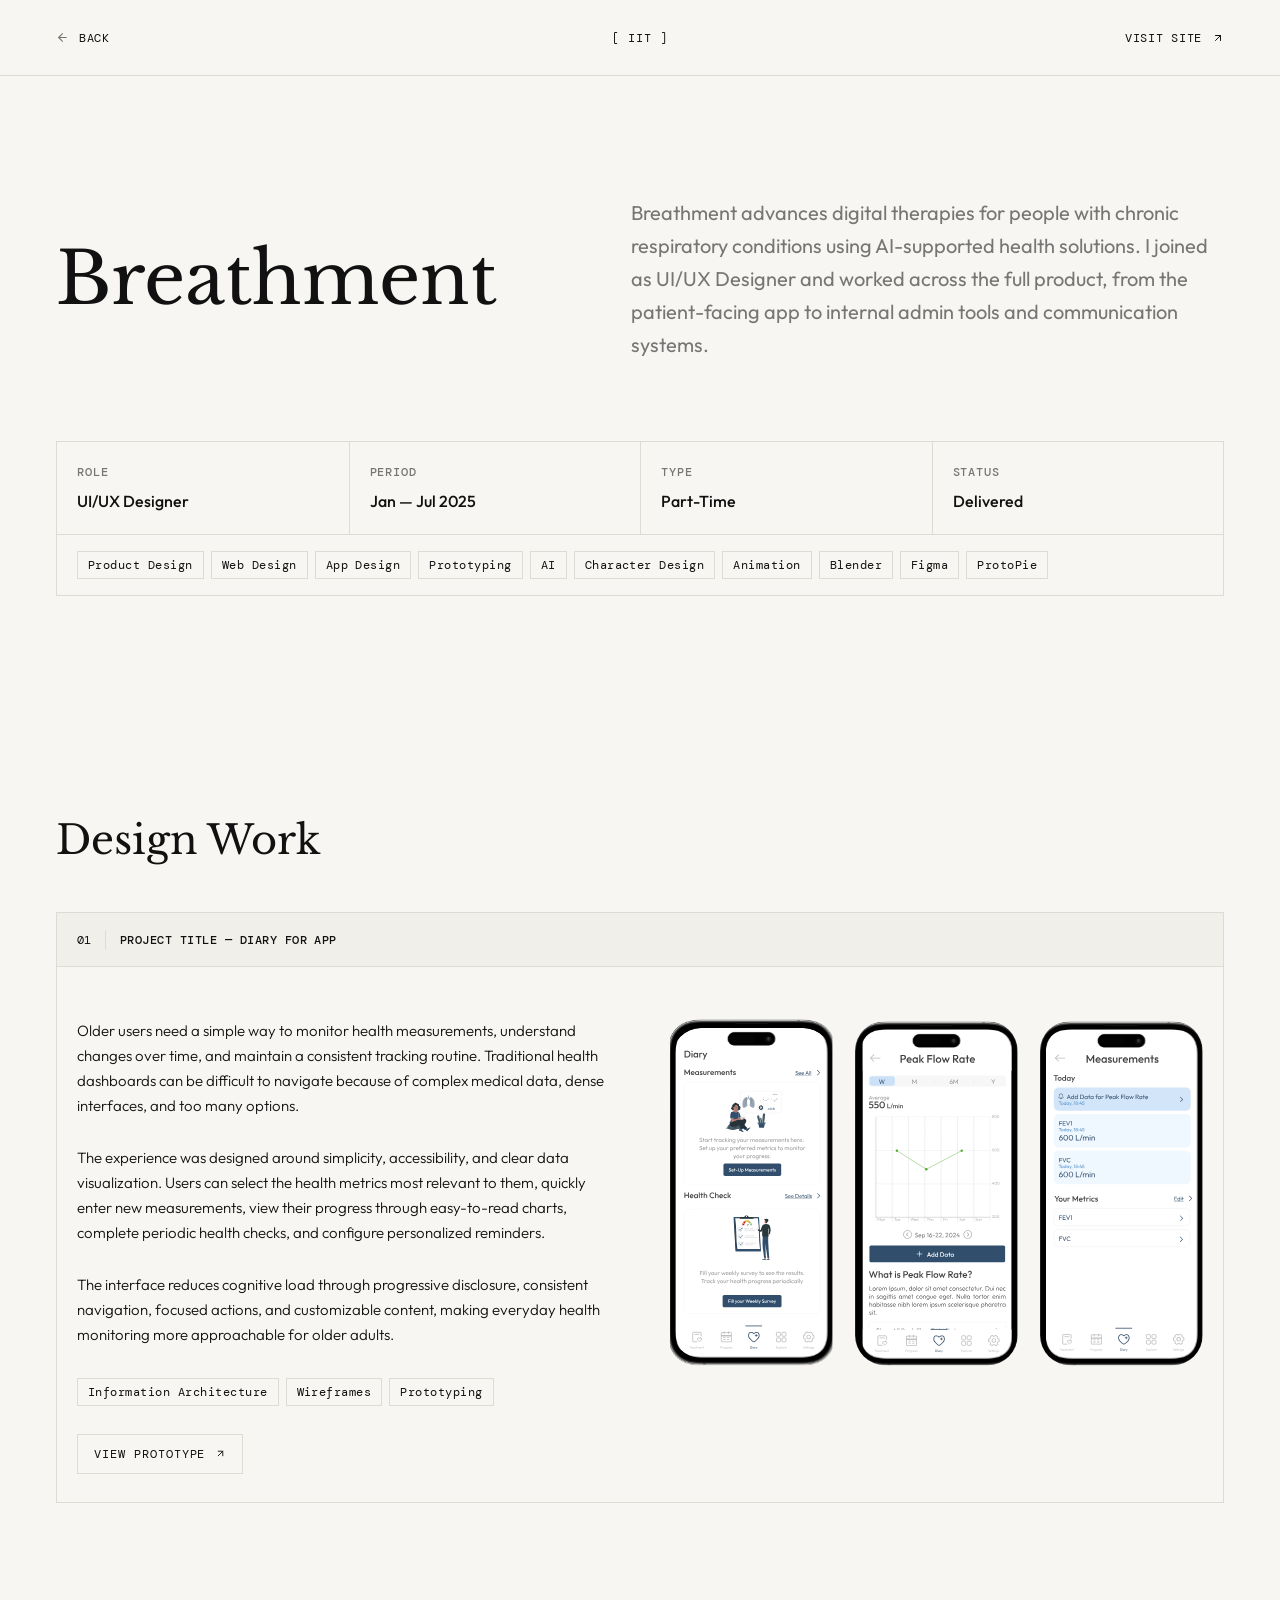
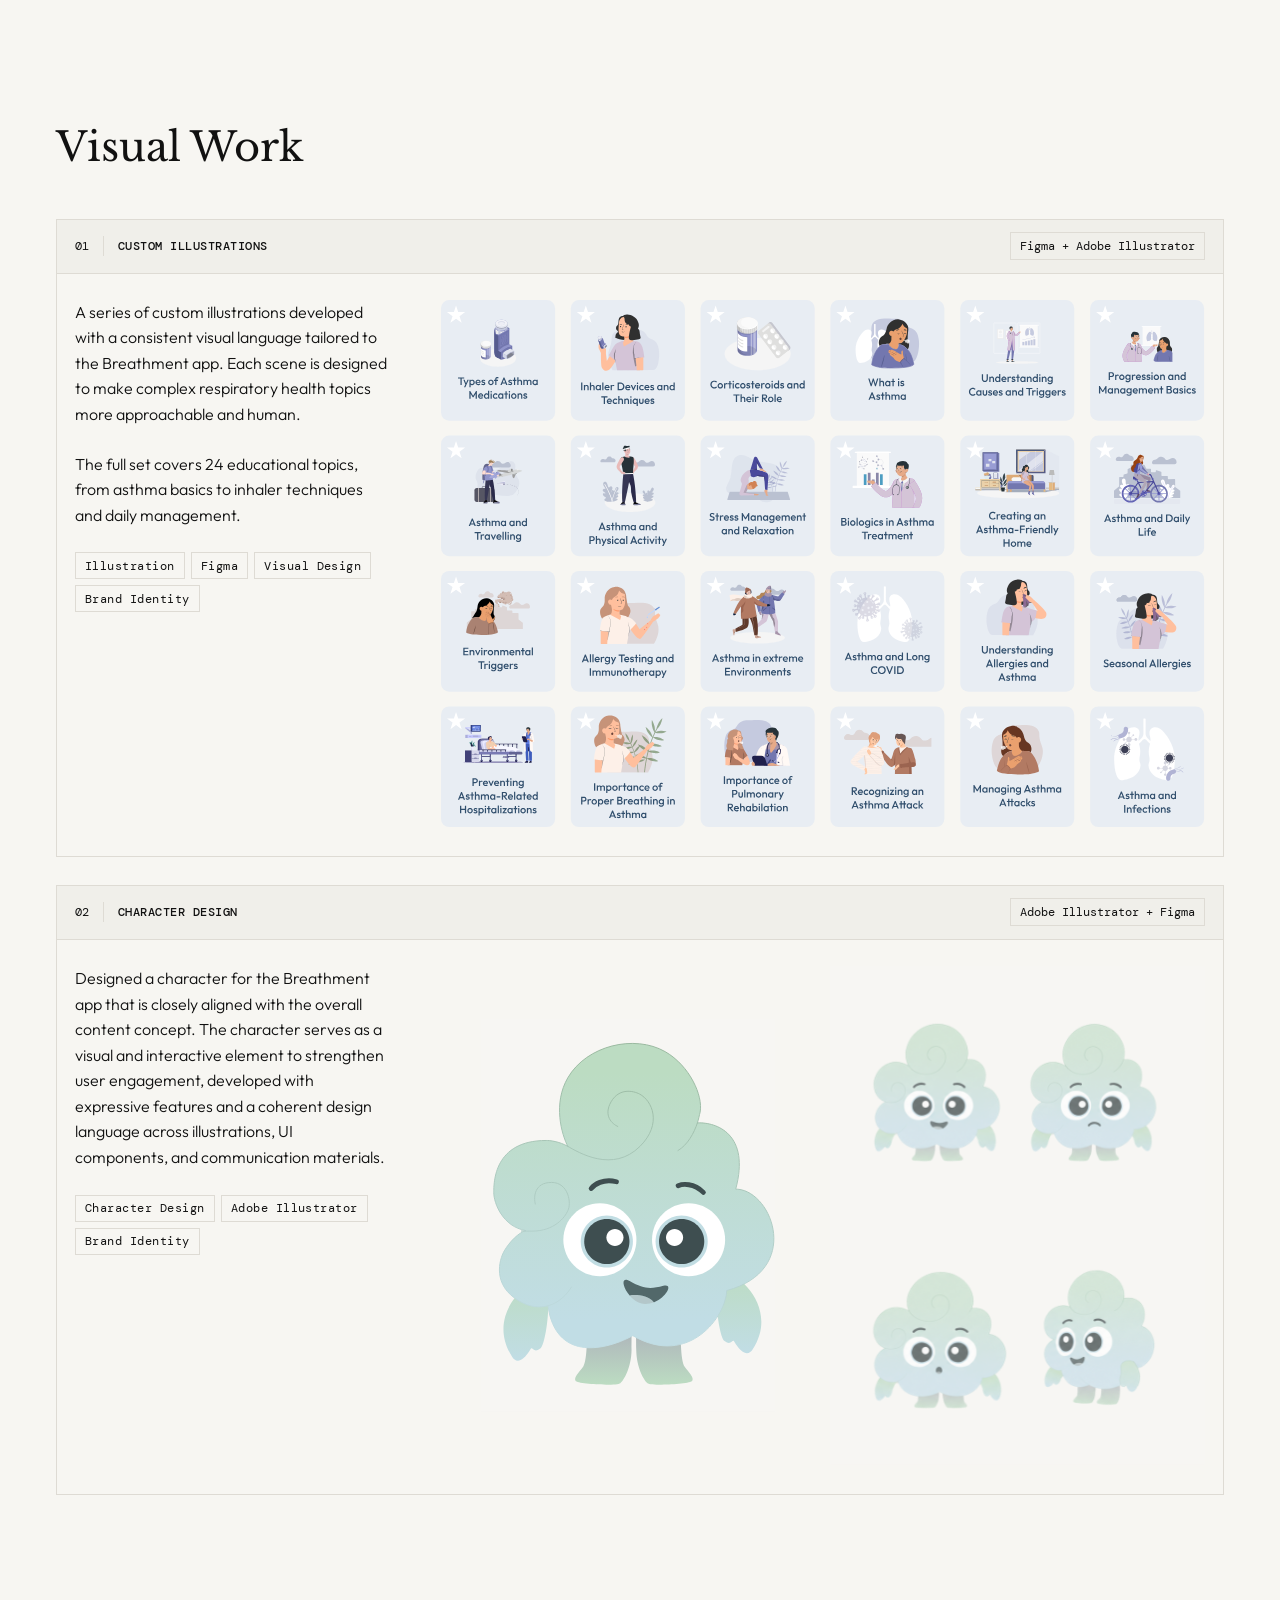
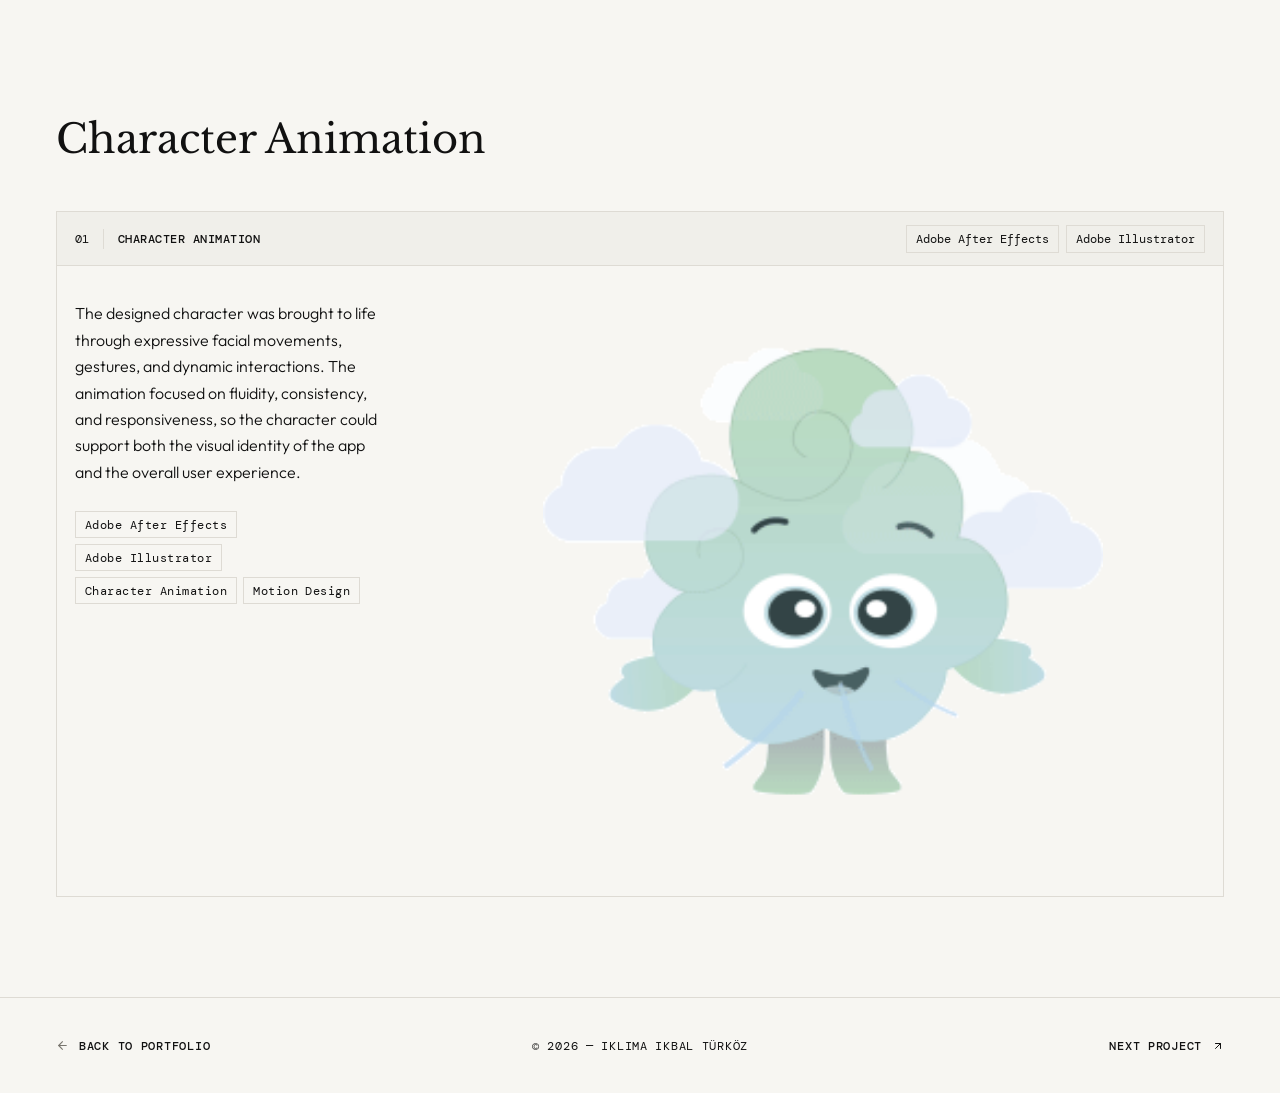
==== breathment.html @ e996ae1b "breathment page completed" ====
<!DOCTYPE html>

<html lang="en">

<head>

    <meta charset="UTF-8">

    <meta name="viewport" content="width=device-width, initial-scale=1.0">

    <title>Breathment — Iklima Ikbal Türköz</title>


    <!-- Google Fonts -->

    <link rel="preconnect" href="https://fonts.googleapis.com">

    <link rel="preconnect" href="https://fonts.gstatic.com" crossorigin>

    <link
        href="https://fonts.googleapis.com/css2?family=DM+Mono:wght@300;400;500&family=Libre+Baskerville:ital,wght@0,400;0,700;1,400&family=Outfit:wght@300;400;500;600&display=swap"
        rel="stylesheet">


    <!-- Shared stylesheet -->

    <link rel="stylesheet" href="css/style.css">

</head>


<body>

    <!-- 
     PROJECT PAGE NAVIGATION
     -->

    <header class="project-header">
    
        <!-- LEFT: Back button -->
        <a href="index.html#projects" class="project-header-link project-back-link">
            <img src="images/icons/arrow-back.svg" alt="" class="project-back-icon">
    
            <span>
                BACK
            </span>
        </a>
    
    
        <!-- CENTER: Logo -->
        <a href="index.html" class="project-header-logo">
            [ IIT ]
        </a>


        <!-- RIGHT: External website -->
        <a href="https://breathment.com/en/" class="project-header-link project-visit-link" target="_blank" rel="noopener noreferrer">

            <span>VISIT SITE</span>

            <svg class="project-header-icon" viewBox="0 0 13 13" aria-hidden="true">
                <path d="M3.79163 3.79169H9.20829V9.20835" />
                <path d="M3.79163 9.20835L9.20829 3.79169" />
            </svg>

        </a>


    </header>

<!-- 
     PROJECT OVERVIEW
 -->

<main>

  <section class="project-overview">

    <div class="project-detail-container">


      <!-- 
           PROJECT INTRO
           Sol: title
           Sağ: short description
       -->

      <div class="project-intro">

        <h1 class="project-detail-title">
          Breathment
        </h1>


        <p class="project-detail-description">
          Breathment advances digital therapies for people with
          chronic respiratory conditions using AI-supported health
          solutions. I joined as UI/UX Designer and worked across
          the full product, from the patient-facing app to internal
          admin tools and communication systems.
        </p>

      </div>


      <!-- 
           PROJECT INFORMATION CARD
       -->

      <div class="project-info-card">


        <!-- Main project metadata -->

        <div class="project-info-grid">


          <!-- ROLE -->

          <div class="project-info-item">

            <span class="project-info-label">
              Role
            </span>

            <span class="project-info-value">
              UI/UX Designer
            </span>

          </div>



          <!-- PERIOD -->

          <div class="project-info-item">

            <span class="project-info-label">
              Period
            </span>

            <span class="project-info-value">
              Jan — Jul 2025
            </span>

          </div>



          <!-- TYPE -->

          <div class="project-info-item">

            <span class="project-info-label">
              Type
            </span>

            <span class="project-info-value">
              Part-Time
            </span>

          </div>



          <!-- STATUS -->

          <div class="project-info-item">

            <span class="project-info-label">
              Status
            </span>

            <span class="project-info-value">
              Delivered
            </span>

          </div>

        </div>



        <!-- 
             PROJECT TAGS
         -->


        <div class="project-detail-tags">

          <span class="project-detail-tag">
            Product Design
          </span>

          <span class="project-detail-tag">
            Web Design
          </span>

          <span class="project-detail-tag">
            App Design
          </span>

          <span class="project-detail-tag">
            Prototyping
          </span>

          <span class="project-detail-tag">
            AI
          </span>

          <span class="project-detail-tag">
            Character Design
          </span>

          <span class="project-detail-tag">
            Animation
          </span>

          <span class="project-detail-tag">
            Blender
          </span>

          <span class="project-detail-tag">
            Figma
          </span>

          <span class="project-detail-tag">
            ProtoPie
          </span>

        </div>


      </div>

    </div>

  </section>

<!-- 
     DESIGN WORK SECTION
 -->

<section class="design-work-section">

  <div class="project-detail-container">


    <!-- 
         SECTION TITLE
     -->

    <h2 class="design-work-title">
      Design Work
    </h2>



    <!-- 
         DESIGN WORK CARD
     -->

    <article class="design-work-card">


      <!-- 
           CARD HEADER
       -->

      <div class="design-work-header">

        <span class="design-work-number">
          01
        </span>

        <span class="design-work-divider"></span>

        <span class="design-work-name">
          Project Title — Diary for App
        </span>

      </div>



      <!-- 
           CARD CONTENT
       -->

      <div class="design-work-content">


        <!-- 
             LEFT SIDE — TEXT CONTENT
         -->

        <div class="design-work-copy">

          <p>
            Older users need a simple way to monitor health measurements,
            understand changes over time, and maintain a consistent tracking
            routine. Traditional health dashboards can be difficult to navigate
            because of complex medical data, dense interfaces, and too many options.
          </p>

          <p>
            The experience was designed around simplicity, accessibility,
            and clear data visualization. Users can select the health metrics
            most relevant to them, quickly enter new measurements, view their
            progress through easy-to-read charts, complete periodic health checks,
            and configure personalized reminders.
          </p>

          <p>
            The interface reduces cognitive load through progressive disclosure,
            consistent navigation, focused actions, and customizable content,
            making everyday health monitoring more approachable for older adults.
          </p>



          <!-- 
               TAGS
          -->

          <div class="design-work-tags">

            <span class="design-work-tag">
              Information Architecture
            </span>

            <span class="design-work-tag">
              Wireframes
            </span>

            <span class="design-work-tag">
              Prototyping
            </span>

          </div>



          <!-- 
               PROTOTYPE LINK
           -->

          <a
            href="https://www.figma.com/proto/7TCbbzH8zfnjbeXvU3DHeM/Portfolio?node-id=29-9218&t=qqoqRJZFLmaJii9u-0&scaling=min-zoom&content-scaling=fixed&page-id=29%3A8082&hide-ui=1"
            class="design-work-link"
            target="_blank"
            rel="noopener noreferrer"
          >

            <span>
              View Prototype
            </span>

            <svg
              class="design-work-link-icon"
              viewBox="0 0 13 13"
              aria-hidden="true"
            >
              <path d="M3.79163 3.79169H9.20829V9.20835" />
              <path d="M3.79163 9.20835L9.20829 3.79169" />
            </svg>

          </a>

        </div>



        <!-- 
             RIGHT SIDE — APP SCREENS
         -->

        <div class="design-work-visuals">

          <img
            src="images/breathment/breathment-diary-screen.svg"
            alt="Breathment diary screen"
            class="design-work-screen"
          >

          <img
            src="images/breathment/breathment-peak-flow-screen.svg"
            alt="Breathment peak flow screen"
            class="design-work-screen"
          >

          <img
            src="images/breathment/breathment-measurements-screen.svg"
            alt="Breathment measurements screen"
            class="design-work-screen"
          >

        </div>

      </div>

    </article>

  </div>

</section>

<!-- Visual Work Section: Breathment için hazırlanan illustration ve character design çalışmalarını gösterir -->

<section class="visual-work-section">

  <div class="project-detail-container">

    <!-- Section Title: bölümün ana başlığı -->

    <h2 class="visual-work-title">
      Visual Work
    </h2>


    <!-- Visual Work Card 01: Custom Illustrations -->

    <article class="visual-work-card">

      <!-- Header: proje numarası, başlık ve kullanılan araçlar -->

      <div class="visual-work-header">

        <div class="visual-work-header-left">

          <span class="visual-work-number">
            01
          </span>

          <span class="visual-work-divider"></span>

          <span class="visual-work-name">
            Custom Illustrations
          </span>

        </div>

        <span class="visual-work-tool">
          Figma + Adobe Illustrator
        </span>

      </div>


      <!-- Content: solda açıklama, sağda illustration grid -->

      <div class="visual-work-content">

        <!-- Copy: açıklama ve tag alanı -->

        <div class="visual-work-copy">

          <p>
            A series of custom illustrations developed with a
            consistent visual language tailored to the Breathment app.
            Each scene is designed to make complex respiratory health
            topics more approachable and human.
          </p>

          <p>
            The full set covers 24 educational topics, from asthma
            basics to inhaler techniques and daily management.
          </p>


          <!-- Tags: kullanılan disiplin ve araçları gösterir -->

          <div class="visual-work-tags">

            <span class="visual-work-tag">
              Illustration
            </span>

            <span class="visual-work-tag">
              Figma
            </span>

            <span class="visual-work-tag">
              Visual Design
            </span>

            <span class="visual-work-tag">
              Brand Identity
            </span>

          </div>

        </div>


        <!-- Visual Desktop: büyük ekranda tek illustration board gösterilir -->

        <div class="illustration-visual illustration-visual-desktop">

          <img
            src="images/breathment/breathment-illustrations-grid-desktop.svg"
            alt="Breathment custom health education illustrations"
            class="illustration-grid-image"
          >

        </div>


        <!-- Visual Mobile: küçük ekranda iki ayrı 3x4 grid alt alta gösterilir -->

        <div class="illustration-visual illustration-visual-mobile">

          <img
            src="images/breathment/breathment-illustrations-grid-mobile-01.svg"
            alt="Breathment health illustrations, first set"
            class="illustration-grid-image"
          >

          <img
            src="images/breathment/breathment-illustrations-grid-mobile-02.svg"
            alt="Breathment health illustrations, second set"
            class="illustration-grid-image"
          >

        </div>

      </div>

    </article>



    <!-- Visual Work Card 02: Character Design -->

    <article class="visual-work-card">

      <!-- Header: proje numarası, başlık ve kullanılan araçlar -->

      <div class="visual-work-header">

        <div class="visual-work-header-left">

          <span class="visual-work-number">
            02
          </span>

          <span class="visual-work-divider"></span>

          <span class="visual-work-name">
            Character Design
          </span>

        </div>

        <span class="visual-work-tool">
          Adobe Illustrator + Figma
        </span>

      </div>


      <!-- Content: solda açıklama, sağda karakter görselleri -->

      <div class="visual-work-content">

        <!-- Copy: character design yaklaşımını açıklar -->

        <div class="visual-work-copy">

          <p>
            Designed a character for the Breathment app that is
            closely aligned with the overall content concept. The
            character serves as a visual and interactive element to
            strengthen user engagement, developed with expressive
            features and a coherent design language across
            illustrations, UI components, and communication materials.
          </p>


          <!-- Tags: character design ile ilgili alanlar -->

          <div class="visual-work-tags">

            <span class="visual-work-tag">
              Character Design
            </span>

            <span class="visual-work-tag">
              Adobe Illustrator
            </span>

            <span class="visual-work-tag">
              Brand Identity
            </span>

          </div>

        </div>


        <!-- Character Visuals: ana karakter ve varyasyonları -->

        <div class="character-visuals">

          <img
            src="images/breathment/breathment-character-main.svg"
            alt="Main Breathment character design"
            class="character-image"
          >

          <img
            src="images/breathment/breathment-character-variations.svg"
            alt="Breathment character variations"
            class="character-image"
          >

        </div>

      </div>

    </article>

  </div>

</section>

<!-- Character Animation Section: Breathment karakterinin motion design çalışmasını gösterir -->

<section class="character-animation-section">

  <div class="project-detail-container">

    <!-- Section Title: bölümün ana başlığı -->

    <h2 class="character-animation-title">
      Character Animation
    </h2>


    <!-- Animation Card: açıklama, tags ve GIF içeriğini barındırır -->

    <article class="character-animation-card">

      <!-- Header: proje numarası, başlık ve kullanılan araçlar -->

      <div class="character-animation-header">

        <div class="character-animation-header-left">

          <span class="character-animation-number">
            01
          </span>

          <span class="character-animation-divider"></span>

          <span class="character-animation-name">
            Character Animation
          </span>

        </div>


        <!-- Tools: kullanılan programları gösterir -->

        <div class="character-animation-tools">

          <span class="character-animation-tool">
            Adobe After Effects
          </span>

          <span class="character-animation-tool">
            Adobe Illustrator
          </span>

        </div>

      </div>


      <!-- Content: solda metin ve tagler, sağda animated GIF -->

      <div class="character-animation-content">


        <!-- Copy: motion design yaklaşımını açıklar -->

        <div class="character-animation-copy">

          <p>
            The designed character was brought to life through
            expressive facial movements, gestures, and dynamic
            interactions. The animation focused on fluidity,
            consistency, and responsiveness, so the character could
            support both the visual identity of the app and the
            overall user experience.
          </p>


          <!-- Tags: animation ile ilgili disiplin ve araçlar -->

          <div class="character-animation-tags">

            <span class="character-animation-tag">
              Adobe After Effects
            </span>

            <span class="character-animation-tag">
              Adobe Illustrator
            </span>

            <span class="character-animation-tag">
              Character Animation
            </span>

            <span class="character-animation-tag">
              Motion Design
            </span>

          </div>

        </div>


        <!-- Animation Visual: GIF dosyasını gösterir -->

        <div class="character-animation-visual">

          <img
            src="images/breathment/breathment-character-animation.gif"
            alt="Animated Breathment character"
            class="character-animation-gif"
          >

        </div>

      </div>

    </article>

  </div>

</section>

</main>

<!-- Project Footer: solda portfolio dönüşü, ortada copyright, sağda sonraki proje linki -->

<footer class="project-footer">

  <!-- Back Link: ana portfolio sayfasındaki projects alanına döner -->

  <a
    href="index.html#projects"
    class="project-footer-link project-footer-back"
  >

    <img
      src="images/icons/arrow-back.svg"
      alt=""
      class="project-footer-back-icon"
    >

    <span>
      Back to Portfolio
    </span>

  </a>


  <!-- Copyright: footerın tam merkezinde yer alır -->

  <p class="project-footer-copyright">
    © 2026 — Iklima Ikbal Türköz
  </p>


  <!-- Next Project: bir sonraki case study sayfasına gider -->

  <a
    href="serica.html"
    class="project-footer-link project-footer-next"
  >

    <span>
      Next Project
    </span>

    <svg
      class="project-footer-next-icon"
      viewBox="0 0 13 13"
      aria-hidden="true"
    >
      <path d="M3.79163 3.79169H9.20829V9.20835" />
      <path d="M3.79163 9.20835L9.20829 3.79169" />
    </svg>

  </a>

</footer>

</body>

</html>
---- css/style.css ----
/* 
   01 — DESIGN VARIABLES

    Proje değerleri burada.
    Yazı tipleri, renkler, maksimum genişlikler vb.
   Buradaki bir değeri değiştirmek tüm web sitesini etkileyebilir.
 */

:root {

    /* ---------- FONT FAMILIES ---------- */

    --font-serif: "Libre Baskerville", serif;
    --font-sans: "Outfit", sans-serif;
    --font-mono: "DM Mono", monospace;


    /* ---------- COLORS ---------- */

    --color-background: #f7f6f2;
    --color-text: #111111;
    --color-muted: #111111;
    --color-border: #dedbd4;
    --color-white: #ffffff;
    --color-card-header: #F0EFEA;
    --color-text-gray: #767676;


    /* ---------- LAYOUT ---------- */

    --page-padding: 56px;
    --content-width: 1180px;

}



/*    02 — BASIC RESET
    Beklenmedik boşluklara yol açabilen tarayıcı varsayılan stillerini kaldırır. 
    Intten bak.   
 */

* {
    box-sizing: border-box;
}


html {
    scroll-behavior: smooth;
}


body {

    margin: 0;

    background-color: var(--color-background);

    color: var(--color-text);

    font-family: var(--font-sans);

}


a {

    color: inherit;

    text-decoration: none;

}


img {

    display: block;

}



/*
   TYPOGRAPHY SYSTEM

    Bunlar, yeniden kullanılabilir tipografi sınıflarıdır.
   Tek bir yazı tipi boyutunu doğrudan belirli bir öğeye
   bağlamak yerine, yeniden kullanılabilir metin stilleri oluşturuyoruz.
 */


/* Small DM Mono
   kullanılan yer logo / initials */

.text-mono-small {

    font-family: var(--font-mono);

    font-size: 12px;

    font-weight: 400;

    letter-spacing: 0.08em;

    text-transform: uppercase;

}


/* Very small DM Mono
   kullan status information ve scroll */

.text-mono-meta {

    font-family: var(--font-mono);

    font-size: 12px;

    font-weight: 400;

    letter-spacing: 0.08em;

    text-transform: uppercase;

}


/* Standard body copy
   kullanılan Outfit */

.body-text {

    margin: 0;

    font-family: var(--font-sans);

    font-size: 16px;

    font-weight: 300;

    line-height: 1.55;

}


.body-text strong {

    font-weight: 600;

}



/* 
   HEADER
 */


.site-header {
    width: 100%;
    height: 72px;

    padding-left: var(--page-padding);
    padding-right: var(--page-padding);

    display: flex;
    align-items: center;
    justify-content: space-between;

    /* Keep the navigation visible while scrolling */
    position: sticky;
    top: 0;

    /* Make sure it stays above the page content */
    z-index: 1000;

    /* Prevent content from being visible behind the navbar */
    background-color: var(--color-background);

    /* Very subtle line from the Figma design */
    border-bottom: 1px solid var(--color-border);
}


/* Logo / initials solda */

.site-logo {

    white-space: nowrap;

}


/* Navigation container */

.main-nav {

    display: flex;

    align-items: center;

    gap: 36px;

}


/* Individual navigation items */

.nav-link {

    font-family: var(--font-mono);

    font-size: 12px;

    font-weight: 400;

    letter-spacing: 0.08em;

    text-transform: uppercase;

    transition: opacity 0.2s ease;

}


.nav-link:hover {

    opacity: 0.5;

}



/* 
  HERO SECTION

   İlk section bütün
 */

.hero {

    width: 100%;

    min-height: calc(100vh - 72px);

    padding:

        70px var(--page-padding) 28px;

    display: flex;

    flex-direction: column;

    align-items: center;

}



/* 
   PROFILE + AVAILABILITY
 */

.hero-profile {

    display: flex;

    flex-direction: column;

    align-items: center;

}



/* Daire profile resmi */

.profile-image {

    width: 100px;

    height: 100px;

    border-radius: 50%;

    object-fit: cover;

}



/* 
   AVAILABILITY BOX

   3 değer tek kutuda simgeyle ayır:
   AVAILABLE | OPEN TO WORK | MILAN, ITALY
 */



.availability-box {

    margin-top: 20px;

    display: flex;

    align-items: stretch;

    border: 1px solid var(--color-border);

}


/* her değer özelde */

.availability-item {

    min-height: 28px;

    padding: 0 14px;

    display: flex;

    align-items: center;

    justify-content: center;

    gap: 7px;

    white-space: nowrap;

}


/* Orta bölücü */

.availability-item+.availability-item {

    border-left: 1px solid var(--color-border);

}


/* küçük nokta */

.status-dot {

    width: 6px;

    height: 6px;

    background-color: var(--color-text);

    border-radius: 50%;

    flex-shrink: 0;

}



/* 
   HERO MAIN CONTENT

   Layout:

   NAME        |      DESCRIPTION

bu grid sistemi isim ve secriptionı ayırıyo

   */

.hero-main {
    width: 100%;
    max-width: var(--content-width);

    margin-top: 70px;

    display: grid;

    /*
    Sol sütun, ihtiyaç duyduğu alanı kaplar.
    Orta sütun ayırıcıdır.
    Sağ sütun açıklamayı içerir.
  */

    grid-template-columns:
        minmax(0, 1fr) 1px minmax(360px, 0.8fr);

    column-gap: 32px;

    align-items: center;
}

/* 
   HERO NAME
 */

.hero-name {
    width: fit-content;

    justify-self: end;
}



/* Main H1 */

.hero-title {

    margin: 0;

    font-family: var(--font-serif);

    font-weight: 400;

    line-height: 0.98;

}



/* "Iklima Ikbal"

   Kept on one line on desktop.
*/

.first-name {

    display: block;

    white-space: nowrap;

    font-size: clamp(52px, 5vw, 78px);

}



/* "Türköz"

 Aynı containerda sağa dayalı o yüzden ayrı bir item gibi
*/

.last-name {

    display: block;

    margin-top: 12px;

    text-align: right;

    font-size: clamp(48px, 4.6vw, 72px);

    font-style: italic;

    color: var(--color-text-gray);

}



/* 
    VERTICAL DIVIDER ortadaki çizgi
 */

.hero-divider {

    width: 1px;

    height: 134px;

    background-color: var(--color-border);

}



/* 
 HERO DESCRIPTION
 */

.hero-description {

    max-width: 410px;

}



/* 
   HERO ACTION BUTTONS
 */

.hero-actions {

    margin-top: 52px;

    display: flex;

    align-items: center;

    gap: 10px;

}



/* Shared button properties */

.button {

    min-height: 42px;

    padding: 0 22px;

    display: inline-flex;

    align-items: center;

    justify-content: center;

    gap: 12px;

    font-family: var(--font-mono);

    font-size: 12px;

    font-weight: 400;

    letter-spacing: 0.08em;

    text-transform: uppercase;

    transition:

        opacity 0.2s ease,

        background-color 0.2s ease;

}



/* Black button hoverda dönüşen */

.button-primary {

    background-color: var(--color-text);

    color: var(--color-white);

}



/* White / outlined button hoevrdaki normal*/

.button-secondary {

    border: 1px solid var(--color-border);

}



/* SVG icon buton içi */

.button-icon {

    width: 12px;

    height: 12px;

}



/* Button hover */

.button:hover {

    opacity: 0.65;

}



/* 
    SCROLL INDICATOR
 */

.scroll-indicator {

    margin-top: auto;

    padding-top: 50px;

    display: flex;

    align-items: center;

    gap: 9px;

    transition: opacity 0.2s ease;

}


.scroll-indicator:hover {

    opacity: 0.5;

}


/* Down arrow SVG */

.scroll-icon {

    width: 13px;

    height: 13px;

}



/* 
    TABLET / SMALL SCREEN
  Duyarlı (responsive) davranışı daha sonra iyileştircem
  Şimdilik bu, masaüstü tasarımının bozulmasını önlüyor
*/

@media (max-width: 900px) {

    :root {

        --page-padding: 28px;

    }


    .hero-main {

        grid-template-columns: 1fr;

        max-width: 640px;

        row-gap: 30px;

    }


    .hero-divider {

        width: 100%;

        height: 1px;

    }


    .hero-description {

        max-width: 100%;

    }


    .first-name {

        white-space: normal;

    }

    .projects-header {
        align-items: flex-start;
        flex-direction: column;
        gap: 24px;
    }


    .project-content {

        grid-template-columns: 1fr;

        row-gap: 28px;

    }

    .background-grid {
        grid-template-columns: 1fr;

        row-gap: 48px;
    }


    .about-copy {
        max-width: 100%;
    }

    .contact-grid {
        grid-template-columns: 1fr;

        row-gap: 60px;
    }


    .contact-intro {
        max-width: 650px;
    }


    .contact-card {
        max-width: 650px;
    }

}


/* 
   15 — SELECTED PROJECTS SECTION
 */

.projects-section {

    width: 100%;

    padding:
        120px var(--page-padding);

}



/* Main content width

  hero genişliği ile aynı mantığı kullanıyoruz
*/

.section-container {

    width: 100%;

    max-width: var(--content-width);

    margin: 0 auto;

}



/* 
   PROJECTS HEADER

   Sol:
   [02] WORK
   Selected Projects

   Sağ:
   Filter buttons
 */

.projects-header {

    display: flex;

    align-items: flex-end;

    justify-content: space-between;

    margin-bottom: 48px;

}






/* Main section title */

.section-title {

    margin: 0;

    font-family: var(--font-serif);

    font-size: 36px;

    font-weight: 400;

    line-height: 1.2;

}



/* 
   17 — FILTER BUTTONS
 */

.project-filters {

    display: flex;

    align-items: center;

    gap: 8px;

}



/* Shared filter button */

.filter-button {

    min-height: 30px;

    padding: 0 16px;

    border: 1px solid var(--color-border);

    background-color: transparent;

    color: var(--color-text);

    font-family: var(--font-mono);

    font-size: 12px;

    letter-spacing: 0.06em;

    text-transform: uppercase;

    cursor: pointer;

}



/* Active filter */

.filter-button.active {

    background-color: var(--color-text);

    color: var(--color-white);

    border-color: var(--color-text);

}



/* 
   18 — PROJECT LIST
 */

.project-list {

    width: 100%;

    border-top: 1px solid var(--color-border);

    border-left: 1px solid var(--color-border);

    border-right: 1px solid var(--color-border);

}



/* 
  PROJECT CARD

   Her proje AYNI HTML yapısını kullan
   Bu, bu bölümdeki en önemli yeniden kullanılabilir
   kalıplardan biridir.
 */

.project-card {

    width: 100%;

    border-bottom: 1px solid var(--color-border);

}



/* 
   PROJECT META ROW

   Örnek:
   01 | UI/UX DESIGN                ● DELIVERED 2025

 */

.project-meta {

    min-height: 46px;

    padding:
        0 20px;

    display: flex;

    align-items: center;

    justify-content: space-between;

    border-bottom: 1px solid var(--color-border);



}



/* Sol metadata */

.project-category {

    display: flex;

    align-items: center;

    gap: 12px;

}



/* Small vertical line */

.meta-divider {

    width: 1px;

    height: 15px;

    background-color: var(--color-border);

}



/* Sağ metadata */

.project-status {

    display: flex;

    align-items: center;

    gap: 10px;

}



/* 
   PROJECT TITLE
 */

.project-title-row {

    padding:
        22px 20px;

    border-bottom: 1px solid var(--color-border);

}



/* Project title uses Libre Baskerville font */

.project-title {

    margin: 0;

    font-family: var(--font-serif);

    font-size: 28px;

    font-weight: 400;

}



/* 
    PROJECT CONTENT

   Sol:
   description + button

   Sağ:
   tags
= */

.project-content {
    padding:
        24px 20px 28px;

    display: grid;

    grid-template-columns:
        minmax(0, 1.6fr) minmax(280px, 0.8fr);

    grid-template-rows:
        auto auto;

    column-gap: 48px;
    row-gap: 24px;

    align-items: start;
}



/* 
  PROJECT DESCRIPTION
 */

.project-description {

    max-width: 700px;

}



.project-description p {
    margin: 0;

    font-family: var(--font-sans);

    font-size: 16px;

    font-weight: 300;

    line-height: 1.55;

    color: var(--color-text-gray);
}



/*
   24 — PROJECT LINK BUTTON
 */

.project-link {
    grid-column: 1;
    grid-row: 2;

    justify-self: start;

    min-height: 38px;

    padding: 0 16px;

    display: inline-flex;

    align-items: center;

    gap: 10px;

    border: 1px solid var(--color-border);

    font-family: var(--font-mono);

    font-size: 12px;

    letter-spacing: 0.08em;

    text-transform: uppercase;

    transition:
        background-color 0.2s ease,
        color 0.2s ease;
}


/* Project link SVG */

.project-link-icon {
    width: 11px;
    height: 11px;

    fill: none;
    stroke: currentColor;

    stroke-width: 1.08333;
    stroke-linecap: round;
    stroke-linejoin: round;

    flex-shrink: 0;
}



/* Hover */

.project-link:hover {

    background-color: var(--color-text);

    color: var(--color-white);

}



/* 
   25 — PROJECT TAGS
 */

.project-tags {
    grid-column: 2;
    grid-row: 1 / span 2;

    display: flex;

    align-content: flex-start;
    align-items: flex-start;

    flex-wrap: wrap;

    gap: 6px;
}



/* Individual tag */

.project-tag {

    min-height: 27px;

    padding:
        0 10px;

    display: inline-flex;

    align-items: center;

    border: 1px solid var(--color-border);

    font-family: var(--font-mono);

    font-size: 12px;

    letter-spacing: 0.05em;

}

.project-meta {
    background-color: #F0EFEA;
}

/* 
   WORK HISTORY SECTION
 */

.experience-section {
    width: 100%;

    padding:
        120px var(--page-padding);
}


/* 
   WORK HISTORY HEADER
 */

.experience-header {
    display: flex;
    align-items: flex-end;
    justify-content: space-between;

    margin-bottom: 48px;
}


.experience-filters {
    display: flex;
    align-items: center;

    gap: 8px;
}


/* 
   EXPERIENCE LIST
 */

.experience-list {
    width: 100%;

    border-top: 1px solid var(--color-border);
    border-left: 1px solid var(--color-border);
    border-right: 1px solid var(--color-border);
}


/* 
   EXPERIENCE ITEM
 */

.experience-item {
    width: 100%;

    border-bottom: 1px solid var(--color-border);
}


/* 
    EXPERIENCE TOP ROW
 */

.experience-meta {
    min-height: 54px;

    padding:
        0 20px;

    display: flex;
    align-items: center;
    justify-content: space-between;

    background-color: #F0EFEA;

    border-bottom: 1px solid var(--color-border);
}


.experience-role {
    display: flex;
    align-items: center;

    gap: 14px;
}


.experience-company {
    font-family: var(--font-mono);

    font-size: 12px;
    font-weight: 500;

    letter-spacing: 0.08em;

    text-transform: uppercase;
}


.experience-divider {
    width: 1px;
    height: 19px;

    background-color: var(--color-border);
}


.experience-position {
    font-family: var(--font-mono);

    font-size: 12px;

    color: var(--color-muted);
}


.experience-date {
    display: flex;
    align-items: center;

    gap: 16px;

    font-family: var(--font-mono);

    font-size: 12px;

    color: var(--color-muted);
}


.experience-tag {
    min-height: 28px;

    padding:
        0 10px;

    display: inline-flex;
    align-items: center;

    border: 1px solid var(--color-border);

    color: var(--color-muted);
}


/* 
    EXPERIENCE CONTENT ROW
 */

.experience-content {
    min-height: 112px;

    padding:
        24px 20px;

    display: grid;

    grid-template-columns:
        minmax(0, 1fr) minmax(180px, 0.25fr);

    column-gap: 48px;

    align-items: start;
}


.experience-description {
    max-width: 820px;

    margin: 0;

    font-family: var(--font-sans);

    font-size: 16px;
    font-weight: 300;

    line-height: 1.6;

    color: var(--color-text-gray);
}


/* 
    LOCATION + VİSİT LINK
 */

.experience-side {
    display: flex;
    flex-direction: column;
    align-items: flex-end;

    gap: 12px;

    font-family: var(--font-mono);

    font-size: 12px;

    color: var(--color-muted);

    text-align: right;
}


.experience-link {
    display: inline-flex;
    align-items: center;

    gap: 8px;

    text-transform: uppercase;

    letter-spacing: 0.06em;

    transition: opacity 0.2s ease;
}


.experience-link:hover {
    opacity: 0.5;
}


.experience-link-icon {
    width: 11px;
    height: 11px;

    fill: none;
    stroke: currentColor;

    stroke-width: 1.08333;
    stroke-linecap: round;
    stroke-linejoin: round;

    flex-shrink: 0;
}

/* 
    BACKGROUND SECTİON
 */

.background-section {
    width: 100%;

    padding:
        120px var(--page-padding);
}


.background-title {
    margin-bottom: 52px;
}



/* 
   BACKGROUND ANA GRID

   Desktop için:

   SOL taraf        SAĞ taraf
   About            Education
   Skills           Languages
                    Knowledge
 */

.background-grid {
    display: grid;

    grid-template-columns:
        minmax(0, 1fr) minmax(0, 1fr);

    column-gap: 80px;

    align-items: start;
}



/* 
   LEFT / RIGHT COLUMNS
 */

.background-left,
.background-right {
    min-width: 0;
}


.background-left {
    display: flex;

    flex-direction: column;

    gap: 40px;
}


.background-right {
    display: flex;

    flex-direction: column;

    gap: 28px;
}



/* 
   ABOUT TEXT
 */

.about-copy {
    max-width: 560px;
}


.about-copy p {
    margin:
        0 0 24px;

    font-family: var(--font-sans);

    font-size: 15px;

    font-weight: 300;

    line-height: 1.65;

    color: #6f6b66;
}


.about-copy p:last-child {
    margin-bottom: 0;
}



/* 
  SHARED INFORMATION CARD

   KULLANILDI:
   Skills
   Education
   Languages
   Knowledge

  Tek bir kart sınıfının yeniden kullanılması, CSS tekrarını önler.
 */

.info-card {
    width: 100%;

    border:
        1px solid var(--color-border);
}



/* Light header row */

.info-card-header {
    min-height: 42px;

    padding:
        0 18px;

    display: flex;

    align-items: center;

    background-color: var(--color-card-header);

    border-bottom:
        1px solid var(--color-border);

    font-family: var(--font-mono);

    font-size: 12px;

    font-weight: 500;

    letter-spacing: 0.08em;

    text-transform: uppercase;
}




/*
   SKILLS
 */

.skills-list {
    padding:
        22px 18px;
}



/*
   HER SKİLL 3 COLUM  KULLANIYO:

   NAME | PROGRESS BAR | VALUE
*/

.skill-row {
    display: grid;

    grid-template-columns:
        145px minmax(100px, 1fr) 28px;

    align-items: center;

    column-gap: 16px;

    min-height: 28px;

    font-family: var(--font-mono);

    font-size: 12px;

    letter-spacing: 0.03em;
}


.skill-name {
    white-space: nowrap;
}



/* Empty background of the progress bar */

.skill-track {
    width: 100%;

    height: 5px;

    background-color: var(--color-border);

    overflow: hidden;
}



/*
   HTMLDEN GELEN HER WİDTH KULLANIYO:

   style="--skill-level: 92%;"

   inside the HTML.
*/

.skill-bar {
    width: var(--skill-level);

    height: 100%;

    background-color: var(--color-text);
}


.skill-value {
    text-align: right;
}



/* 
    TOOLS AREA
 */

.tools-area {
    padding:
        18px;

    border-top:
        1px solid var(--color-border);
}


.card-subheading {
    margin:
        0 0 14px;

    font-family: var(--font-mono);

    font-size: 12px;

    font-weight: 500;

    letter-spacing: 0.08em;

    text-transform: uppercase;
}



/* 
   REUSABLE TAG SYSTEM

   KULLANILDI:
   Equipped Tools
   Knowledge

   One component EŞİTTİR less duplicated CSS. UNUTMA
 */

.tag-list {
    display: flex;

    flex-wrap: wrap;

    gap: 6px;
}


.info-tag {
    min-height: 26px;

    padding:
        0 9px;

    display: inline-flex;

    align-items: center;

    border:
        1px solid var(--color-border);

    font-family: var(--font-mono);

    font-size: 12px;

    letter-spacing: 0.04em;
}



/* 
   EDUCATION
 */

.education-item {
    padding:
        22px 18px;
}


.education-item+.education-item {
    border-top:
        1px solid var(--color-border);
}


.education-heading {
    display: flex;

    justify-content: space-between;

    align-items: baseline;

    gap: 20px;
}


.education-heading h3 {
    margin: 0;

    font-family: var(--font-serif);

    font-size: 16px;

    font-weight: 500;

    line-height: 1.3;
}


.education-year {
    flex-shrink: 0;

    font-family: var(--font-mono);

    font-size: 12px;
}


.education-school {
    margin:
        8px 0 0;

    font-family: var(--font-mono);

    font-size: 12px;

    font-weight: 360;
}


.education-description {
    margin:
        9px 0 0;

    font-family: var(--font-sans);

    font-size: 12px;

    font-weight: 300;

    line-height: 1.5;

    color: #6f6b66;
}



/* 
   LANGUAGES
 */

.language-row {
    min-height: 50px;

    padding:
        0 18px;

    display: flex;

    align-items: center;

    justify-content: space-between;

    font-family: var(--font-mono);

    font-size: 12px;
}


.language-row+.language-row {
    border-top:
        1px solid var(--color-border);
}



/* 
   KNOWLEDGE
 */

.knowledge-content {
    padding:
        10px;
}

/* 
   CONTACT SECTION
 */

.contact-section {
    width: 100%;

    padding:
        150px var(--page-padding);
}



/* 
   45 — CONTACT MAIN GRID

   Sol:
   Big message + description

  Sağ:
   Contact information card
 */

.contact-grid {
    display: grid;

    grid-template-columns:
        minmax(0, 0.9fr) minmax(480px, 1.1fr);

    column-gap: 100px;

    align-items: center;
}



/* 
    CONTACT INTRO
 */

.contact-intro {
    max-width: 560px;
}



/* Large title container */

.contact-title {
    margin: 0;

    font-family: var(--font-serif);

    font-weight: 400;

    line-height: 1;
}



/* "Let's work" */

.contact-title-main {
    display: block;

    font-size: clamp(58px, 5.2vw, 84px);
}



/* "together." */

.contact-title-italic {
    display: block;

    margin-top: 12px;

    font-size: clamp(54px, 4.9vw, 78px);

    font-style: italic;

    color: var(--color-text-gray);
}



/* Supporting copy */

.contact-description {
    max-width: 540px;

    margin:
        48px 0 0;

    font-family: var(--font-sans);

    font-size: 15px;

    font-weight: 300;

    line-height: 1.6;

    color: #6f6b66;
}



/* 
    CONTACT CARD
 */

.contact-card {
    width: 100%;

    border:
        1px solid var(--color-border);
}



/*
   CONTACT CARD HEADER

   REACH OUT                      ● AVAILABLE
 */

.contact-card-header {
    min-height: 54px;

    padding:
        0 20px;

    display: flex;

    align-items: center;

    justify-content: space-between;

    background-color: var(--color-card-header);

    border-bottom:
        1px solid var(--color-border);

    font-family: var(--font-mono);

    font-weight: 500;

    font-size: 12px;

    letter-spacing: 0.08em;

    text-transform: uppercase;
}



.contact-availability {
    display: flex;

    align-items: center;

    gap: 8px;
}



/* 
   49 — CONTACT INFORMATION ROWS
 */

.contact-row {
    min-height: 78px;

    padding:
        0 20px;

    display: grid;

    grid-template-columns:
        130px 1fr;

    align-items: center;
}



/* Çizgi between contact rows */

.contact-row+.contact-row {
    border-top:
        1px solid var(--color-border);
}



/* Left label */

.contact-label {
    font-family: var(--font-mono);

    font-size: 12px;

    font-weight: 360;

    letter-spacing: 0.06em;

    text-transform: uppercase;
}



/* Right information */

.contact-value {
    justify-self: end;

    font-family: var(--font-sans);

    font-size: 15px;

    font-weight: 400;

    color: var(--color-text);

    transition: opacity 0.2s ease;
}



/* Email / phone / LinkedIn hover */

.contact-value:hover {
    opacity: 0.55;
}



/* 
   LINKEDIN LINK + SVG
 */

.contact-link {
    display: inline-flex;

    align-items: center;

    gap: 9px;
}



.contact-link-icon {
    width: 12px;
    height: 12px;

    fill: none;

    stroke: currentColor;

    stroke-width: 1.08333;

    stroke-linecap: round;

    stroke-linejoin: round;

    flex-shrink: 0;
}

/* 
   FOOTER
 */

.site-footer {
    width: 100%;

    border-top:
        1px solid var(--color-border);

    padding:
        22px var(--page-padding);
}


/* Footer text */

.footer-text {
    margin: 0;

    font-family: var(--font-mono);

    font-size: 12px;

    font-weight: 400;

    letter-spacing: 0.08em;

    text-transform: uppercase;

    color: var(--color-muted);
}

/*
   MOBILE — MAX WIDTH 600PX

  mobile responsivility için burada çalış
 */

@media (max-width: 600px) {

  /* 
     01 — GLOBAL MOBILE SETTINGS
   */

body {
  overflow-x: hidden;
}

  :root {
    --page-padding: 20px;
  }


  /* 
      HEADER / NAVIGATION
  */

  .site-header {
    height: auto;

    padding-top: 18px;
    padding-bottom: 18px;
  }


  .main-nav {
    gap: 14px;
  }


  .nav-link {
    font-size: 7px;
  }



  /* 
     HERO
   */

  .hero {
    padding-top: 50px;
    padding-bottom: 30px;
  }


  .profile-image {
    width: 78px;
    height: 78px;
  }


  .availability-box {
    margin-top: 18px;
  }


  .availability-item {
    min-height: 28px;

    padding-left: 8px;
    padding-right: 8px;
  }


  .text-mono-meta {
    font-size: 7px;
  }



  /* Hero main layout vertical oluyo */

  .hero-main {
    display: flex;
    flex-direction: column;

    width: 100%;

    margin-top: 56px;
  }



  /* Name */

  .hero-name {
    width: 100%;

    justify-self: auto;

    text-align: center;
  }


  .hero-title {
    width: 100%;
  }


  .first-name {
    display: block;

    white-space: normal;

    text-align: center;

    font-size: 46px;
  }


  .last-name {
    display: block;

    margin-top: 8px;
    margin-left: 0;

    text-align: center;

    font-size: 42px;
  }



  /* Desktop vertical line horizontal oldu */

  .hero-divider {
    width: 100%;
    height: 1px;

    margin: 32px 0;

    background-color: var(--color-border);
  }



  /* Description */

  .hero-description {
    width: 100%;
    max-width: none;

    padding-left: 0;

    border-left: none;
  }


  .body-text {
    font-size: 15px;

    line-height: 1.55;
  }



  /* Buttons */

  .hero-actions {
    margin-top: 42px;

    display: flex;
    flex-wrap: wrap;

    justify-content: center;

    gap: 10px;
  }



  /* 
     04 — SELECTED PROJECTS
   */

  .projects-section {
    padding-top: 80px;
    padding-bottom: 80px;
  }


  .projects-header {
    display: flex;
    flex-direction: column;

    align-items: flex-start;

    gap: 24px;
  }


  .project-filters {
    width: 100%;

    display: flex;
    flex-wrap: wrap;

    gap: 8px;
  }



  /* Project metadata header */

  .project-meta {
    min-height: auto;

    padding: 14px;

    display: flex;
    flex-wrap: wrap;

    gap: 12px;
  }


  .project-category {
    gap: 10px;
  }


  .project-status {
    gap: 8px;
  }



  /* Project title */

  .project-title-row {
    padding: 18px 14px;
  }


  .project-title {
    font-size: 26px;
  }



  /* Desktopta griddi mobile da vertical flexbox oluyo
  */

  .project-content {
    display: flex;
    flex-direction: column;

    width: 100%;

    gap: 22px;

    padding: 22px 14px 26px;
  }



  /* Remove desktop Grid positioning */

  .project-description,
  .project-tags,
  .project-link {
    grid-column: auto;
    grid-row: auto;
  }



  /* Description */

  .project-description {
    width: 100%;
    max-width: none;

    order: 1;
  }


  .project-description p {
    width: 100%;

    margin: 0;

    font-size: 16px;

    line-height: 1.55;
  }



  /*Tags */

  .project-tags {
    width: 100%;

    order: 2;

    display: flex;
    flex-wrap: wrap;

    align-items: flex-start;
    align-content: flex-start;

    gap: 6px;
  }


  .project-tag {
    min-height: 26px;

    padding: 0 9px;

    font-size: 12px;
  }



  /* CTA */

  .project-link {
    order: 3;

    width: fit-content;

    align-self: flex-start;

    justify-self: auto;

    min-height: 38px;
  }



  /* 
     WORK HISTORY
  */

  .experience-section {
    padding-top: 80px;
    padding-bottom: 80px;
  }


  .experience-header {
    display: flex;
    flex-direction: column;

    align-items: flex-start;

    gap: 24px;
  }


  .experience-filters {
    width: 100%;

    display: flex;
    flex-wrap: wrap;

    gap: 8px;
  }



  /* Top row */

  .experience-meta {
    min-height: auto;

    padding: 16px 14px;

    display: flex;
    flex-direction: column;

    align-items: flex-start;

    gap: 14px;
  }


  .experience-role {
    width: 100%;

    display: flex;
    flex-wrap: wrap;

    gap: 10px;
  }


  .experience-company {
    font-size: 12px;
  }


  .experience-position {
    font-size: 12px;
  }


  .experience-date {
    width: 100%;

    display: flex;
    flex-wrap: wrap;

    justify-content: space-between;

    gap: 10px;
  }



  /* Content row */

  .experience-content {
    display: flex;
    flex-direction: column;

    min-height: auto;

    padding: 22px 14px;

    gap: 24px;
  }


  .experience-description {
    width: 100%;
    max-width: none;

    font-size: 16px;

    line-height: 1.55;
  }


  .experience-side {
    width: 100%;

    align-items: flex-start;

    text-align: left;

    gap: 10px;
  }



  /* 
     06 — BACKGROUND
   */

  .background-section {
    padding-top: 80px;
    padding-bottom: 80px;
  }


  .background-title {
    margin-bottom: 40px;
  }



  /* Desktop two-column Grid vertical oluoy */

  .background-grid {
    display: flex;
    flex-direction: column;

    gap: 40px;
  }


  .background-left,
  .background-right {
    width: 100%;

    min-width: 0;
  }


  .background-left {
    gap: 36px;
  }


  .background-right {
    gap: 24px;
  }



  /* About */

  .about-copy {
    width: 100%;
    max-width: none;
  }


  .about-copy p {
    font-size: 16px;

    line-height: 1.6;
  }



  /* Skills */

  .skill-row {
    grid-template-columns:
      100px
      minmax(60px, 1fr)
      24px;

    column-gap: 8px;

    min-height: 28px;
  }


  .skill-name {
    white-space: normal;
  }



  /* Education */

  .education-heading {
    display: flex;
    flex-direction: column;

    align-items: flex-start;

    gap: 8px;
  }


  .education-heading h3 {
    font-size: 17px;
  }


  .education-year {
    font-size: 12px;
  }


  .education-school {
    font-size: 12px;
  }


  .education-description {
    font-size: 12px;
  }



  /* Languages */

  .language-row {
    min-height: 48px;

    padding-left: 14px;
    padding-right: 14px;
  }



  /* Info cards */

  .info-card-header {
    padding-left: 14px;
    padding-right: 14px;
  }


  .skills-list,
  .tools-area,
  .knowledge-content,
  .education-item {
    padding-left: 14px;
    padding-right: 14px;
  }



/* 
    CONTACT
 */

.contact-section {
  width: 100%;

  padding-top: 80px;
  padding-bottom: 80px;

}


/* Desktop Grid vertical oluyo */

.contact-grid {
  display: flex;
  flex-direction: column;

  width: 100%;

  gap: 48px;
}


.contact-intro {
  width: 100%;
  max-width: none;
}


/* Contact title */

.contact-title {
  width: 100%;
}


.contact-title-main {
  display: block;

  font-size: 48px;

  line-height: 1;
}


.contact-title-italic {
  display: block;

  margin-top: 8px;

  font-size: 46px;

  line-height: 1.05;
}


/* Description */

.contact-description {
  width: 100%;
  max-width: none;

  margin-top: 32px;

  font-size: 16px;
  line-height: 1.6;
}


/* Contact card */

.contact-card {
  width: 100%;
  max-width: 100%;

  min-width: 0;
}


/* Card header */

.contact-card-header {
  min-height: 52px;

  padding:
    14px
    14px;

  display: flex;
  flex-wrap: wrap;

  justify-content: space-between;

  gap: 10px;
}


/* her contact row vertical oluyo */

.contact-row {
  min-height: auto;

  padding:
    18px
    14px;

  display: flex;
  flex-direction: column;

  align-items: flex-start;

  gap: 8px;
}


/* EMAIL / PHONE / LINKEDIN */

.contact-label {
  font-size: 12px;
}


/* Actual value */

.contact-value {
  width: 100%;
  min-width: 0;

  justify-self: auto;

  font-size: 13px;

  overflow-wrap: anywhere;
  word-break: break-word;
}


/* LinkedIn */

.contact-link {
  display: inline-flex;

  align-items: center;

  justify-content: flex-start;

  gap: 8px;
}

/* 
    FOOTER
 */

.site-footer {
  display: block;

  width: 100%;

  padding:
    22px
    var(--page-padding);

  border-top:
    1px
    solid
    var(--color-border);
}


.site-footer .section-container {
  width: 100%;
}


.footer-text {
  margin: 0;

  font-size: 12px;

  line-height: 1.5;

  white-space: normal;
}

/* Visual Work Mobile: desktop iki kolonlu yapıyı mobileda tek kolona çevirir */

.visual-work-section {
  padding-top: 80px;

  padding-bottom: 80px;
}


/* Section Title Mobile: başlık mobile için biraz küçülür */

.visual-work-title {
  margin-bottom: 36px;

  font-size: 34px;
}


/* Header Mobile: uzun içeriklerin taşmasını engeller */

.visual-work-header {
  min-height: auto;

  padding:
    14px;

  flex-wrap: wrap;

  align-items: flex-start;

  gap: 12px;
}


/* Header Left Mobile: proje başlığı kendi alanında kalır */

.visual-work-header-left {
  min-width: 0;
}


/* Tool Label Mobile: gerekirse ikinci satıra geçebilir */

.visual-work-tool {
  white-space: normal;
}


/* Content Mobile: metin ve görseller alt alta yerleşir */

.visual-work-content {
  display: flex;

  flex-direction: column;

  gap: 30px;

  padding:
    22px
    14px
    26px;
}


/* Copy Mobile: metin artık tam genişliği kullanır */

.visual-work-copy {
  width: 100%;

  max-width: none;
}


/* Paragraph Mobile: küçük ekrana uygun metin boyutu */

.visual-work-copy p {
  font-size: 16px;

  line-height: 1.6;
}


/* Desktop Illustration: mobileda büyük desktop board gizlenir */

.illustration-visual-desktop {
  display: none;
}


/* Mobile Illustration: iki 3x4 SVG alt alta gösterilir */

.illustration-visual-mobile {
  display: flex;

  flex-direction: column;

  width: 100%;

  gap: 14px;
}


/* Illustration Image Mobile: iki asset de tam genişlik kullanır */

.illustration-grid-image {
  width: 100%;
}


/* Character Visuals Mobile: iki karakter görseli de alt alta gelir */

.character-visuals {
  display: flex;

  flex-direction: column;

  width: 100%;

  gap: 14px;
}


/* Character Image Mobile: tam genişlik */

.character-image {
  width: 100%;

  height: auto;
}

}

/* 
   PROJECT DETAIL SAYFASI — HEADER

   Layout:
   BACK             [ IIT ]             VISIT SITE
 */

.project-header {
  width: 100%;
  height: 76px;

  position: sticky;
  top: 0;

  z-index: 1000;

  padding:
    0
    var(--page-padding);

  display: grid;

  grid-template-columns:
    1fr
    auto
    1fr;

  align-items: center;

  background-color: var(--color-background);

  border-bottom:
    1px
    solid
    var(--color-border);
}


/* 
   LEFT + RIGHT LINKS
 */

.project-header-link {
  display: inline-flex;

  align-items: center;

  gap: 10px;

  width: fit-content;

  font-family: var(--font-mono);

  font-size: 12px;

  font-weight: 400;

  letter-spacing: 0.06em;

  text-transform: uppercase;

  color: var(--color-muted);

  transition: opacity 0.2s ease;
}


.project-header-link:hover {
  opacity: 0.55;
}


.project-back-link {
  justify-self: start;
}


/* Visit Site stays on the right */

.project-visit-link {
  justify-self: end;
}


/*
   Logo ortalama
 */

.project-header-logo {
  justify-self: center;

  font-family: var(--font-mono);

  font-size: 12px;

  font-weight: 400;

  letter-spacing: 0.08em;

  white-space: nowrap;
}


.project-back-icon {
  width: 13px;
  height: 13px;

  display: block;

  flex-shrink: 0;
}


.project-header-icon {
  width: 12px;
  height: 12px;

  fill: none;

  stroke: currentColor;

  stroke-width: 1.08333;

  stroke-linecap: round;

  stroke-linejoin: round;

  flex-shrink: 0;
}

/* 
   PROJECT DETAIL PAGE — SHARED CONTAINER

 */

.project-detail-container {
  width: 100%;

  max-width: var(--content-width);

  margin: 0 auto;
}



/* 
   PROJECT OVERVIEW SECTION
 */

.project-overview {
  width: 100%;

  padding:
    120px
    var(--page-padding)
    100px;
}



/* 
   PROJECT INTRO

   Desktop:
   TITLE               DESCRIPTION
 */

.project-intro {
  display: grid;

  grid-template-columns:
    minmax(0, 0.9fr)
    minmax(0, 1.1fr);

  column-gap: 90px;

  align-items: center;

  margin-bottom: 80px;
}



/* Main project title */

.project-detail-title {
  margin: 0;

  font-family: var(--font-serif);

  font-size: clamp(58px, 6vw, 72px);

  font-weight: 400;

  line-height: 1;
}



/* Intro paragraph */

.project-detail-description {
  max-width: 620px;

  margin: 0;

  font-family: var(--font-sans);

  font-size: 20px;

  font-weight: 400;

  line-height: 1.65;

  color: var(--color-text-gray);
}

/* 
   PROJECT INFORMATION CARD
 */

.project-info-card {
  width: 100%;

  border:
    1px
    solid
    var(--color-border);
}

/* 
   PROJECT INFORMATION GRID

   ROLE | PERIOD | TYPE | STATUS
= */

.project-info-grid {
  display: grid;

  grid-template-columns:
    repeat(4, 1fr);
}



/* Individual information cell */

.project-info-item {
  min-height: 88px;

  padding:
    22px
    20px;

  display: flex;

  flex-direction: column;

  justify-content: center;

  gap: 10px;
}



/* Vertical dividers */

.project-info-item + .project-info-item {
  border-left:
    1px
    solid
    var(--color-border);
}



/* Small heading */

.project-info-label {
  font-family: var(--font-mono);

  font-size: 12px;

  font-weight: 500;

  letter-spacing: 0.07em;

  text-transform: uppercase;

  color: var(--color-text-gray);
}



/* Main metadata değeri */

.project-info-value {
  font-family: var(--font-sans);

  font-size: 16px;

  font-weight: 500;

  line-height: 1.4;
}



/* 
   PROJECT TAG ROW
 */
.project-detail-tags {

  padding:
    16px
    20px;

  display: flex;

  flex-wrap: wrap;

  gap: 7px;

  border-top:
    1px
    solid
    var(--color-border);
}



/* Individual tag */

.project-detail-tag {
  min-height: 28px;

  padding:
    0
    10px;

  display: inline-flex;

  align-items: center;

  border:
    1px
    solid
    var(--color-border);

  font-family: var(--font-mono);

  font-size: 12px;

  letter-spacing: 0.04em;
}

/* 
   DESIGN WORK SECTION
 */

.design-work-section {
  width: 100%;

  padding:
    120px
    var(--page-padding)
    100px;
}


/* Section title */

.design-work-title {
  margin:
    0
    0
    48px;

  font-family: var(--font-serif);

  font-size: 40px;

  font-weight: 400;

  line-height: 1.2;
}



/* 
   DESIGN WORK CARD
 */

.design-work-card {
  width: 100%;

  border:
    1px
    solid
    var(--color-border);
}



/* 
   CARD HEADER düzeni unutma

   01 | PROJECT TITLE — DIARY FOR APP
 */

.design-work-header {
  min-height: 54px;

  padding:
    0
    20px;

  display: flex;

  align-items: center;

  gap: 14px;

  background-color: var(--color-card-header);

  border-bottom:
    1px
    solid
    var(--color-border);
}


.design-work-number {
  font-family: var(--font-mono);

  font-size: 12px;

  color: var(--color-muted);
}


.design-work-divider {
  width: 1px;

  height: 20px;

  background-color: var(--color-border);
}


.design-work-name {
  font-family: var(--font-mono);

  font-size: 12px;

  font-weight: 500;

  letter-spacing: 0.04em;

  text-transform: uppercase;
}



/* 
   CARD CONTENT

  sol = text
  sağ = screens
 */

.design-work-content {
  display: grid;

  grid-template-columns:
    minmax(0, 1fr)
    minmax(460px, 1fr);

  column-gap: 60px;

  padding:
    52px
    20px
    28px;

  align-items: start;
}



/* 
   Sol tarafa 
 */

.design-work-copy {
  max-width: 650px;
}


.design-work-copy p {
  margin:
    0
    0
    28px;

  font-family: var(--font-sans);

  font-size: 15px;

  font-weight: 300;

  line-height: 1.65;

  color: var(--color-muted);
}


.design-work-copy p:last-of-type {
  margin-bottom: 30px;
}



/* 
   TAGS
 */

.design-work-tags {
  display: flex;

  flex-wrap: wrap;

  gap: 7px;

  margin-bottom: 28px;
}


.design-work-tag {
  min-height: 28px;

  padding:
    0
    10px;

  display: inline-flex;

  align-items: center;

  border:
    1px
    solid
    var(--color-border);

  font-family: var(--font-mono);

  font-size: 12px;

  letter-spacing: 0.04em;
}



/* 
   ViEW PROTOTYPE BUTTON
 */

.design-work-link {
  min-height: 40px;

  padding:
    0
    16px;

  display: inline-flex;

  align-items: center;

  gap: 10px;

  border:
    1px
    solid
    var(--color-border);

  font-family: var(--font-mono);

  font-size: 12px;

  letter-spacing: 0.08em;

  text-transform: uppercase;

  transition:
    background-color 0.2s ease,
    color 0.2s ease;
}


.design-work-link:hover {
  background-color: var(--color-text);

  color: var(--color-white);
}


.design-work-link-icon {
  width: 11px;

  height: 11px;

  fill: none;

  stroke: currentColor;

  stroke-width: 1.08333;

  stroke-linecap: round;

  stroke-linejoin: round;

  flex-shrink: 0;
}



/* 
   RIGHT SiDE — VISUALS
 */

.design-work-visuals {
  display: grid;

  grid-template-columns:
    repeat(3, minmax(0, 1fr));

  gap: 22px;

  align-items: end;
}


.design-work-screen {
  width: 100%;

  height: auto;

  display: block;
}

/* Visual Work Section: illustration ve character design çalışmalarının ana alanı */

.visual-work-section {
  width: 100%;

  padding:
    120px
    var(--page-padding)
    100px;
}


/* Section Title: Visual Work başlığının görünümü */

.visual-work-title {
  margin:
    0
    0
    48px;

  font-family: var(--font-serif);

  font-size: 40px;

  font-weight: 400;

  line-height: 1.2;
}


/* Visual Work Card: her visual work projesinin ortak kart yapısı */

.visual-work-card {
  width: 100%;

  border:
    1px
    solid
    var(--color-border);
}


/* Card Spacing: iki kart arasındaki boşluğu oluşturur */

.visual-work-card + .visual-work-card {
  margin-top: 28px;
}


/* Header: kartın üst bilgi satırı */

.visual-work-header {
  min-height: 54px;

  padding:
    0
    18px;

  display: flex;

  align-items: center;

  justify-content: space-between;

  gap: 20px;

  background-color: var(--color-card-header);

  border-bottom:
    1px
    solid
    var(--color-border);
}


/* Header Left: numara, divider ve başlığı aynı satırda tutar */

.visual-work-header-left {
  display: flex;

  align-items: center;

  gap: 14px;
}


/* Number: 01 ve 02 gibi proje numaraları */

.visual-work-number {
  font-family: var(--font-mono);

  font-size: 12px;

  color: var(--color-muted);
}


/* Divider: numara ile proje başlığı arasındaki küçük dikey çizgi */

.visual-work-divider {
  width: 1px;

  height: 20px;

  background-color: var(--color-border);
}


/* Name: proje başlığı */

.visual-work-name {
  font-family: var(--font-mono);

  font-size: 12px;

  font-weight: 500;

  letter-spacing: 0.04em;

  text-transform: uppercase;
}


/* Tool Label: headerın sağ tarafındaki kullanılan program bilgisi */

.visual-work-tool {
  padding:
    5px
    9px;

  border:
    1px
    solid
    var(--color-border);

  font-family: var(--font-mono);

  font-size: 12px;

  color: var(--color-muted);

  white-space: nowrap;
}


/* Content: solda metin, sağda görseller olacak şekilde iki kolon oluşturur */

.visual-work-content {
  display: grid;

  grid-template-columns:
    minmax(280px, 0.58fr)
    minmax(0, 1.42fr);

  column-gap: 54px;

  padding:
    26px
    18px
    28px;

  align-items: start;
}


/* Copy: sol taraftaki açıklama alanı */

.visual-work-copy {
  max-width: 430px;
}


/* Paragraph: açıklama metinleri */

.visual-work-copy p {
  margin:
    0
    0
    24px;

  font-family: var(--font-sans);

  font-size: 16px;

  font-weight: 300;

  line-height: 1.6;

  color: var(--color-muted);
}


.visual-work-copy p:last-of-type {
  margin-bottom: 24px;
}


/* Tags: etiketleri yan yana ve gerektiğinde alt satıra geçirir */

.visual-work-tags {
  display: flex;

  flex-wrap: wrap;

  gap: 6px;
}


/* Tag: ortak visual work etiketi */

.visual-work-tag {
  min-height: 27px;

  padding:
    0
    9px;

  display: inline-flex;

  align-items: center;

  border:
    1px
    solid
    var(--color-border);

  font-family: var(--font-mono);

  font-size: 12px;

  letter-spacing: 0.04em;
}


/* Illustration Visual: illustration board assetinin containerı */

.illustration-visual {
  width: 100%;
}


/* Desktop Visual: desktopta tek büyük grid görünür */

.illustration-visual-desktop {
  display: block;
}


/* Mobile Visual: desktopta mobile exportlar gizlenir */

.illustration-visual-mobile {
  display: none;
}


/* Illustration Image: SVG'nin container genişliğine uyum sağlamasını sağlar */

.illustration-grid-image {
  display: block;

  width: 100%;

  height: auto;
}


/* Character Visuals: iki karakter görselini yan yana yerleştirir */

.character-visuals {
  display: grid;

  grid-template-columns:
    repeat(2, minmax(0, 1fr));

  gap: 14px;

  align-items: stretch;
}


/* Character Image: SVG oranını bozmadan container içine yerleşir */

.character-image {
  display: block;

  width: 100%;

  height: 100%;

  object-fit: contain;
}

/* Character Animation Section: motion design bölümünün ana alanı */

.character-animation-section {
  width: 100%;

  padding:
    120px
    var(--page-padding)
    100px;
}


/* Section Title: Character Animation başlığının görünümü */

.character-animation-title {
  margin:
    0
    0
    48px;

  font-family: var(--font-serif);

  font-size: 40px;

  font-weight: 400;

  line-height: 1.2;
}


/* Animation Card: section içindeki ana kart yapısı */

.character-animation-card {
  width: 100%;

  border:
    1px
    solid
    var(--color-border);
}


/* Header: kartın üst bilgi alanı */

.character-animation-header {
  min-height: 54px;

  padding:
    0
    18px;

  display: flex;

  align-items: center;

  justify-content: space-between;

  gap: 20px;

  background-color: var(--color-card-header);

  border-bottom:
    1px
    solid
    var(--color-border);
}


/* Header Left: numara, divider ve başlığı bir arada tutar */

.character-animation-header-left {
  display: flex;

  align-items: center;

  gap: 14px;
}


/* Number: 01 bilgisi */

.character-animation-number {
  font-family: var(--font-mono);

  font-size: 12px;

  color: var(--color-muted);
}


/* Divider: numara ile başlık arasındaki dikey çizgi */

.character-animation-divider {
  width: 1px;

  height: 20px;

  background-color: var(--color-border);
}


/* Name: kart başlığı */

.character-animation-name {
  font-family: var(--font-mono);

  font-size: 12px;

  font-weight: 500;

  letter-spacing: 0.04em;

  text-transform: uppercase;
}


/* Tools: sağ taraftaki tool etiketlerini yan yana tutar */

.character-animation-tools {
  display: flex;

  flex-wrap: wrap;

  justify-content: flex-end;

  gap: 7px;
}


/* Tool: tek tek program label görünümü */

.character-animation-tool {
  padding:
    5px
    9px;

  border:
    1px
    solid
    var(--color-border);

  font-family: var(--font-mono);

  font-size: 12px;

  color: var(--color-muted);

  white-space: nowrap;
}


/* Content: solda açıklama, sağda GIF olacak şekilde iki kolon oluşturur */

.character-animation-content {
  display: grid;

  grid-template-columns:
    minmax(280px, 0.58fr)
    minmax(0, 1.42fr);

  column-gap: 54px;

  padding:
    34px
    18px
    36px;

  align-items: top;
}


/* Copy: sol metin alanı */

.character-animation-copy {
  max-width: 430px;
}


/* Paragraph: animation açıklaması */

.character-animation-copy p {
  margin:
    0
    0
    26px;

  font-family: var(--font-sans);

  font-size: 16px;

  font-weight: 300;

  line-height: 1.65;

  color: var(--color-muted);
}


/* Tags: animation taglerini alt alta taşmadan sıralar */

.character-animation-tags {
  display: flex;

  flex-wrap: wrap;

  gap: 6px;
}


/* Tag: tek tag görünümü */

.character-animation-tag {
  min-height: 27px;

  padding:
    0
    9px;

  display: inline-flex;

  align-items: center;

  border:
    1px
    solid
    var(--color-border);

  font-family: var(--font-mono);

  font-size: 12px;

  letter-spacing: 0.04em;
}


/* Animation Visual: GIF containerı */

.character-animation-visual {
  width: 100%;

  display: flex;

  align-items: center;

  justify-content: center;
}


/* Animation GIF: responsive kalır ve oranı bozulmaz */

.character-animation-gif {
  display: block;

  width: 100%;

  max-width: 560px;

  height: auto;
}

/* Project Footer: project detail sayfalarının alt navigasyon alanı */

.project-footer {
  width: 100%;

  min-height: 96px;

  padding:
    0
    var(--page-padding);

  display: grid;

  grid-template-columns:
    1fr
    auto
    1fr;

  align-items: center;

  border-top:
    1px
    solid
    var(--color-border);
}


/* Footer Link: Back ve Next Project linklerinin ortak görünümü */

.project-footer-link {
  width: fit-content;

  display: inline-flex;

  align-items: center;

  gap: 10px;

  font-family: var(--font-mono);

  font-size: 12px;

  font-weight: 500;

  letter-spacing: 0.06em;

  text-transform: uppercase;

  color: var(--color-muted);

  transition: opacity 0.2s ease;
}


.project-footer-link:hover {
  opacity: 0.55;
}


/* Back Link: sol tarafa hizalanır */

.project-footer-back {
  justify-self: start;
}


/* Next Project Link: sağ tarafa hizalanır */

.project-footer-next {
  justify-self: end;
}


/* Copyright: footerın gerçek merkezinde kalır */

.project-footer-copyright {
  margin: 0;

  justify-self: center;

  font-family: var(--font-mono);

  font-size: 12px;

  font-weight: 400;

  letter-spacing: 0.06em;

  text-transform: uppercase;

  color: var(--color-muted);

  white-space: nowrap;
}


/* Back Icon: export ettiğin arrow-back SVG */

.project-footer-back-icon {
  display: block;

  width: 13px;
  height: 13px;

  object-fit: contain;

  flex-shrink: 0;
}


/* Next Project Icon: text rengiyle birlikte değişen inline SVG */

.project-footer-next-icon {
  width: 12px;
  height: 12px;

  fill: none;

  stroke: currentColor;

  stroke-width: 1.08333;

  stroke-linecap: round;

  stroke-linejoin: round;

  flex-shrink: 0;
}
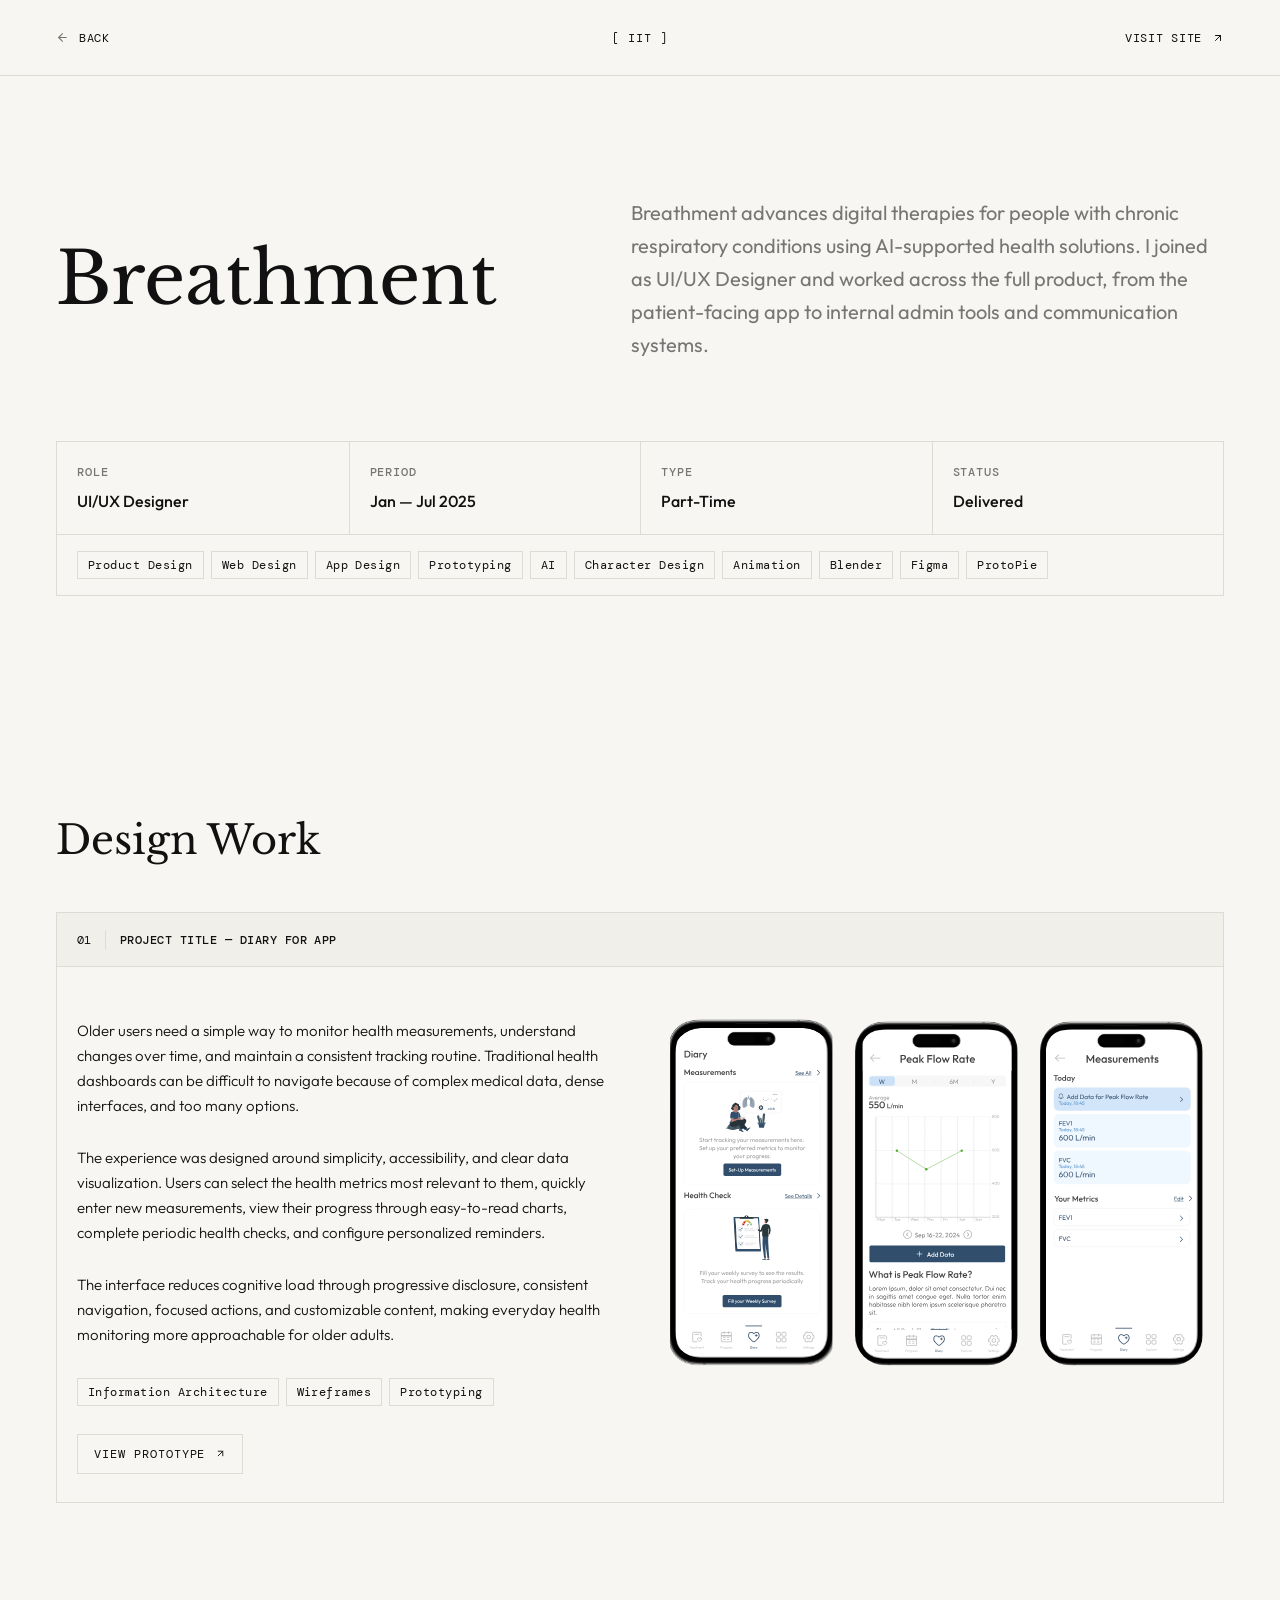
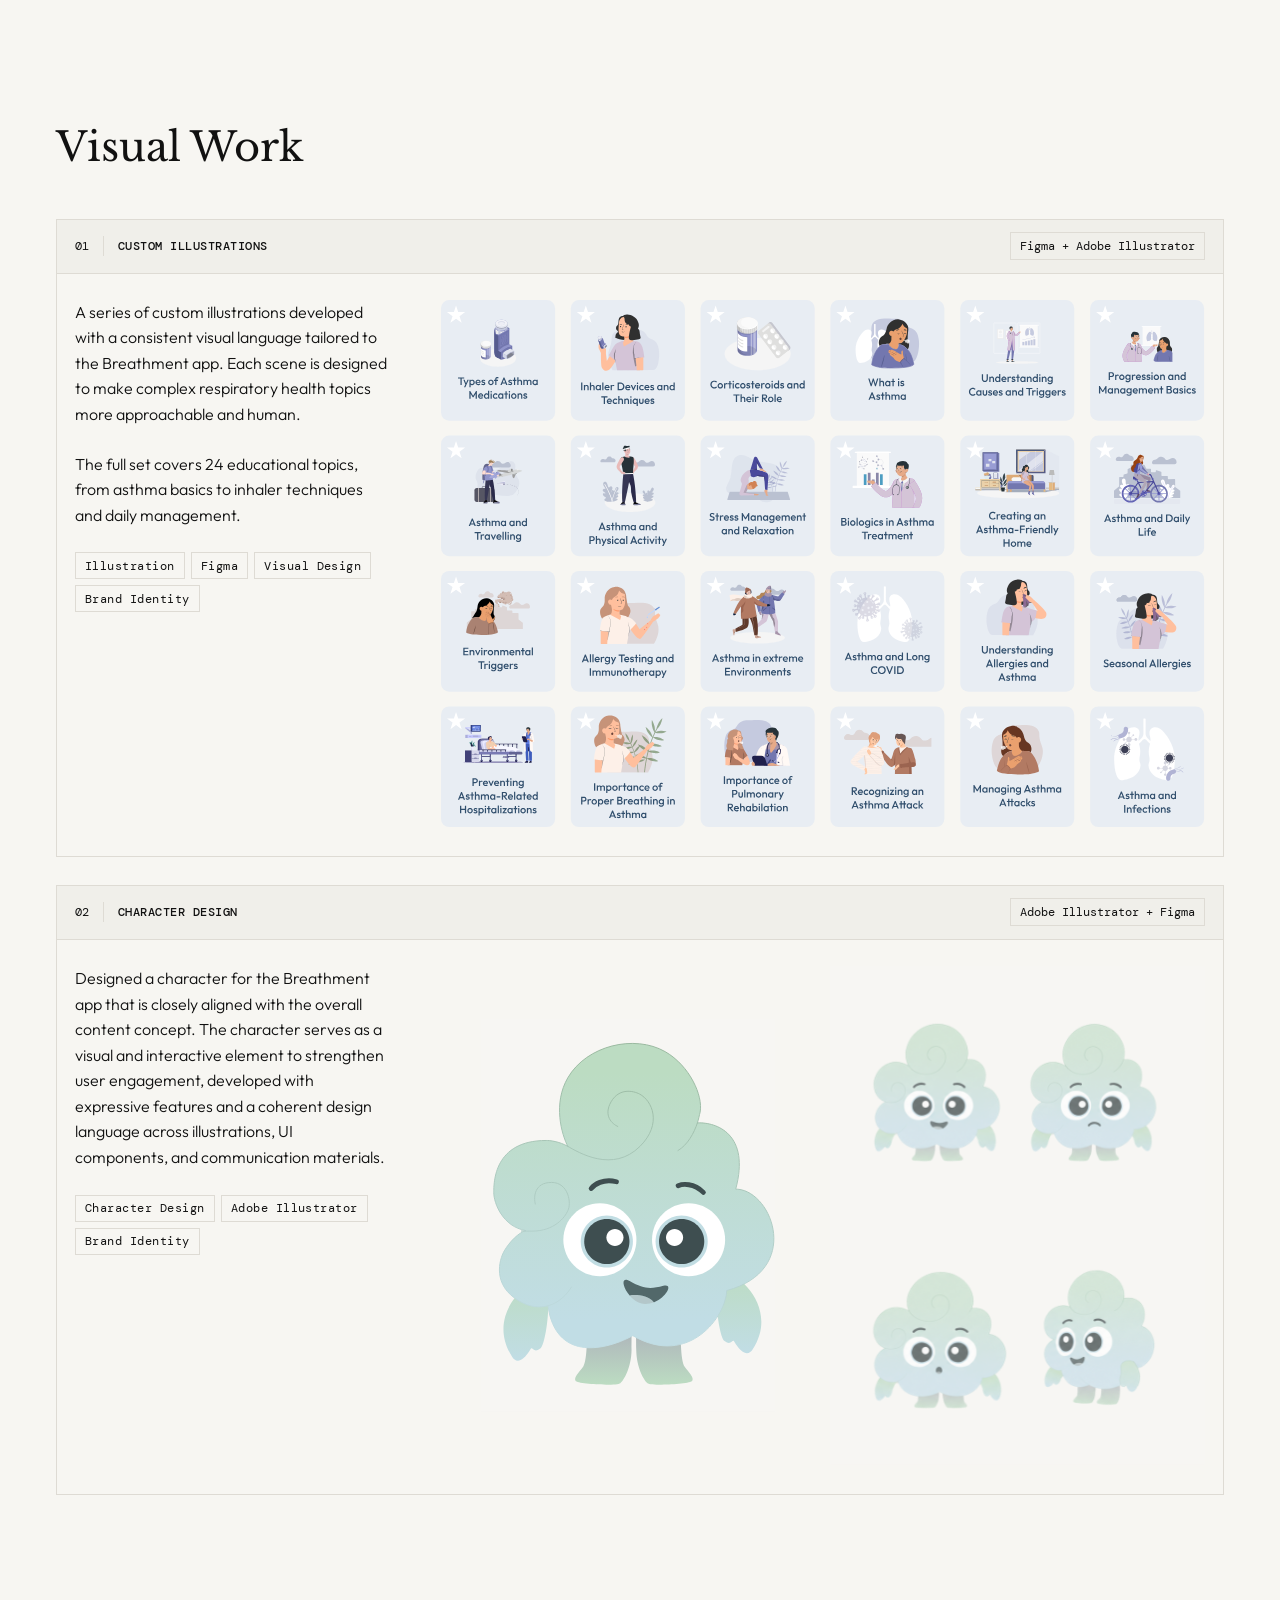
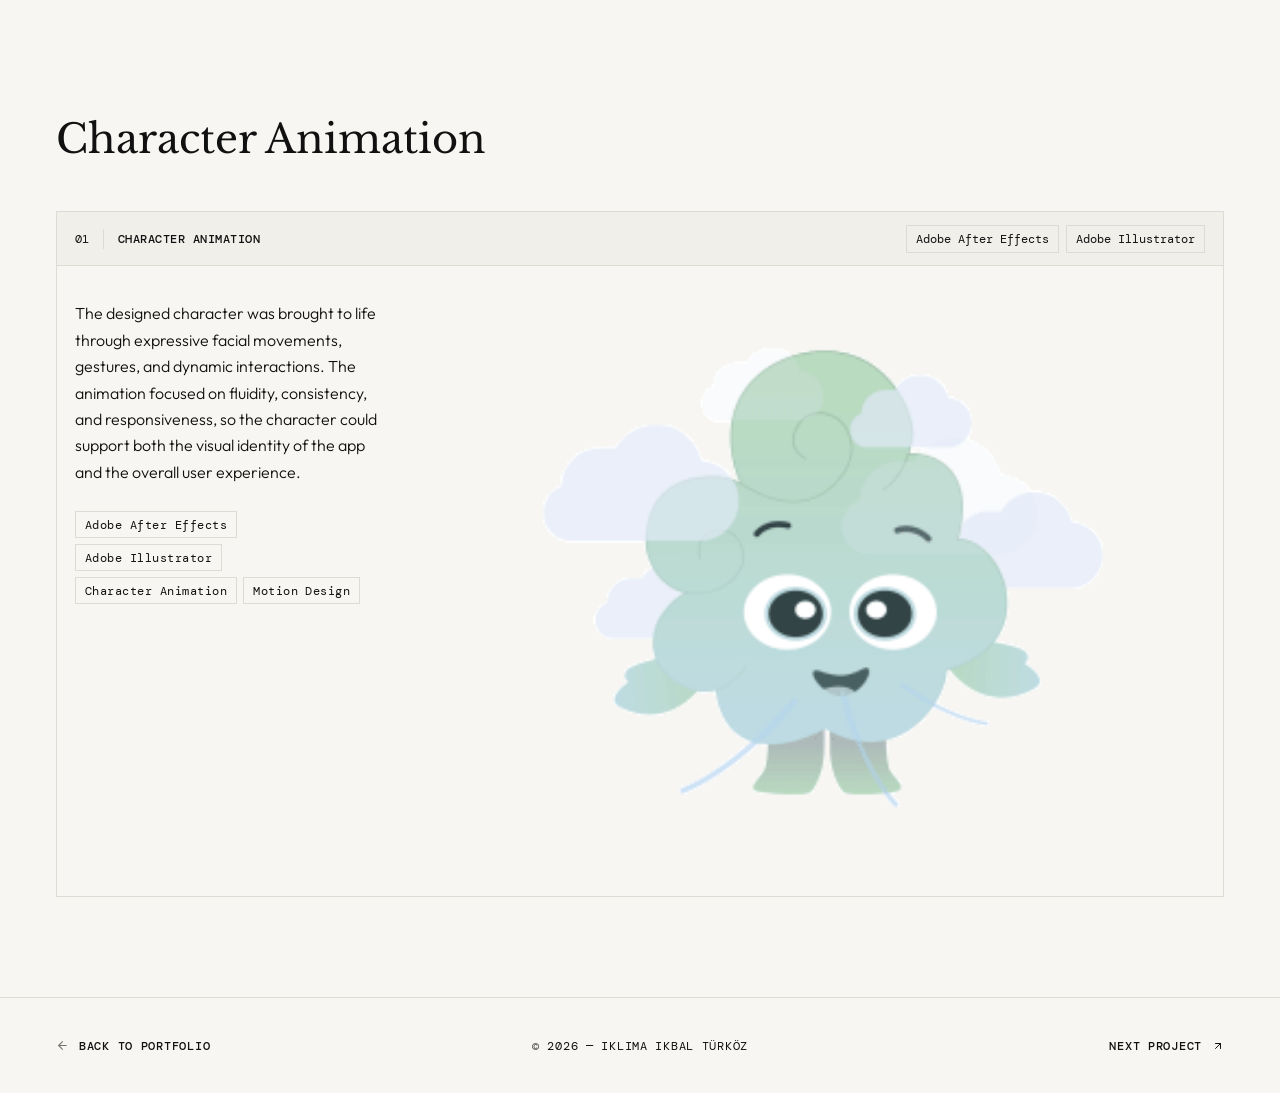
==== commit 88b1c796: "before splitting css folder" ====
--- a/breathment.html
+++ b/breathment.html
@@ -29,7 +29,7 @@
 </head>
 
 
-<body>
+<body class="breathment-page">
 
     <!-- 
      PROJECT PAGE NAVIGATION
@@ -506,22 +506,16 @@
         </div>
 
 
-        <!-- Visual Mobile: küçük ekranda iki ayrı 3x4 grid alt alta gösterilir -->
-
+        <!-- Visual Mobile: küçük ekranda iki 3x4 grid alt alta gösterilir -->
+        
         <div class="illustration-visual illustration-visual-mobile">
-
-          <img
-            src="images/breathment/breathment-illustrations-grid-mobile-01.svg"
-            alt="Breathment health illustrations, first set"
-            class="illustration-grid-image"
-          >
-
-          <img
-            src="images/breathment/breathment-illustrations-grid-mobile-02.svg"
-            alt="Breathment health illustrations, second set"
-            class="illustration-grid-image"
-          >
-
+        
+            <img src="images/breathment/breathment-illustrations-grid-mobile-01.svg"
+                alt="Breathment health illustrations, first set" class="illustration-grid-image">
+        
+            <img src="images/breathment/breathment-illustrations-grid-mobile-02.svg"
+                alt="Breathment health illustrations, second set" class="illustration-grid-image">
+        
         </div>
 
       </div>
@@ -745,59 +739,40 @@
 
 <!-- Project Footer: solda portfolio dönüşü, ortada copyright, sağda sonraki proje linki -->
 
+
 <footer class="project-footer">
 
-  <!-- Back Link: ana portfolio sayfasındaki projects alanına döner -->
-
-  <a
-    href="index.html#projects"
-    class="project-footer-link project-footer-back"
-  >
-
-    <img
-      src="images/icons/arrow-back.svg"
-      alt=""
-      class="project-footer-back-icon"
-    >
-
-    <span>
-      Back to Portfolio
-    </span>
-
-  </a>
-
-
-  <!-- Copyright: footerın tam merkezinde yer alır -->
-
-  <p class="project-footer-copyright">
-    © 2026 — Iklima Ikbal Türköz
-  </p>
-
-
-  <!-- Next Project: bir sonraki case study sayfasına gider -->
-
-  <a
-    href="serica.html"
-    class="project-footer-link project-footer-next"
-  >
-
-    <span>
-      Next Project
-    </span>
-
-    <svg
-      class="project-footer-next-icon"
-      viewBox="0 0 13 13"
-      aria-hidden="true"
-    >
-      <path d="M3.79163 3.79169H9.20829V9.20835" />
-      <path d="M3.79163 9.20835L9.20829 3.79169" />
-    </svg>
-
-  </a>
+    <a href="index.html#projects" class="project-footer-link project-footer-back">
+
+        <img src="images/icons/arrow-back.svg" alt="" class="project-footer-back-icon">
+
+        <span>
+            Back to Portfolio
+        </span>
+
+    </a>
+
+
+    <p class="project-footer-copyright">
+        © 2026 — Iklima Ikbal Türköz
+    </p>
+
+
+    <a href="serica.html" class="project-footer-link project-footer-next">
+
+        <span>
+            Next Project
+        </span>
+
+        <svg class="project-footer-next-icon" viewBox="0 0 13 13" aria-hidden="true">
+            <path d="M3.79163 3.79169H9.20829V9.20835" />
+            <path d="M3.79163 9.20835L9.20829 3.79169" />
+        </svg>
+
+    </a>
 
 </footer>
 
-</body>
+</body class="breathment-page">
 
 </html>
--- a/css/style.css
+++ b/css/style.css
@@ -2906,33 +2906,310 @@
   white-space: normal;
 }
 
-/* Visual Work Mobile: desktop iki kolonlu yapıyı mobileda tek kolona çevirir */
-
-.visual-work-section {
-  padding-top: 80px;
-
-  padding-bottom: 80px;
-}
-
-
-/* Section Title Mobile: başlık mobile için biraz küçülür */
-
-.visual-work-title {
+/* Breathment Mobile: project detail sayfasını küçük ekran için yeniden düzenler */
+
+.breathment-page .project-header {
+  height: auto;
+
+  min-height: 64px;
+
+  padding:
+    14px
+    var(--page-padding);
+
+  grid-template-columns:
+    1fr
+    auto
+    1fr;
+}
+
+
+/* Header Links Mobile: uzun yazıların navbarı bozmasını önler */
+
+.breathment-page .project-header-link {
+  font-size: 7px;
+
+  gap: 6px;
+}
+
+
+.breathment-page .project-header-logo {
+  font-size: 10px;
+}
+
+
+.breathment-page .project-back-icon,
+.breathment-page .project-header-icon {
+  width: 10px;
+  height: 10px;
+}
+
+
+
+/* Project Overview Mobile: title ve description artık yan yana değil alt alta */
+
+.breathment-page .project-overview {
+  padding:
+    72px
+    var(--page-padding)
+    70px;
+}
+
+
+.breathment-page .project-intro {
+  display: flex;
+
+  flex-direction: column;
+
+  width: 100%;
+
+  gap: 30px;
+
+  margin-bottom: 48px;
+}
+
+
+.breathment-page .project-detail-title {
+  width: 100%;
+
+  font-size: 48px;
+
+  line-height: 1;
+}
+
+
+.breathment-page .project-detail-description {
+  width: 100%;
+
+  max-width: none;
+
+  font-size: 15px;
+
+  line-height: 1.6;
+}
+
+
+
+/* Project Info Mobile: desktop 4 kolon yerine 2x2 grid */
+
+.breathment-page .project-info-grid {
+  grid-template-columns:
+    repeat(2, minmax(0, 1fr));
+}
+
+
+.breathment-page .project-info-item {
+  min-height: 94px;
+
+  padding:
+    18px
+    14px;
+}
+
+
+/* Desktop sadece yatay divider kullanıyordu.
+   Mobile 2x2 yapıda hem yatay hem dikey border gerekir. */
+
+.breathment-page .project-info-item + .project-info-item {
+  border-left: none;
+}
+
+
+.breathment-page .project-info-item:nth-child(even) {
+  border-left:
+    1px
+    solid
+    var(--color-border);
+}
+
+
+.breathment-page .project-info-item:nth-child(n + 3) {
+  border-top:
+    1px
+    solid
+    var(--color-border);
+}
+
+
+.breathment-page .project-info-label {
+  font-size: 8px;
+}
+
+
+.breathment-page .project-info-value {
+  font-size: 14px;
+}
+
+
+
+/* Overview Tags Mobile */
+
+.breathment-page .project-detail-tags {
+  padding:
+    16px
+    14px;
+
+  gap: 6px;
+}
+
+
+.breathment-page .project-detail-tag {
+  font-size: 8px;
+}
+
+
+
+/* Design Work Mobile */
+
+.breathment-page .design-work-section {
+  padding:
+    80px
+    var(--page-padding);
+}
+
+
+.breathment-page .design-work-title {
   margin-bottom: 36px;
 
-  font-size: 34px;
-}
-
-
-/* Header Mobile: uzun içeriklerin taşmasını engeller */
-
-.visual-work-header {
+  font-size: 38px;
+}
+
+
+/* Card Header Mobile */
+
+.breathment-page .design-work-header {
+  min-height: auto;
+
+  padding:
+    16px
+    14px;
+
+  flex-wrap: wrap;
+
+  gap: 10px;
+}
+
+
+.breathment-page .design-work-name {
+  font-size: 9px;
+}
+
+
+
+/* Card Content Mobile: desktop iki kolon yerine tamamen vertical */
+
+.breathment-page .design-work-content {
+  display: flex;
+
+  flex-direction: column;
+
+  width: 100%;
+
+  gap: 30px;
+
+  padding:
+    26px
+    14px;
+}
+
+
+/* Copy Mobile: artık dar desktop kolonu kullanılmaz */
+
+.breathment-page .design-work-copy {
+  width: 100%;
+
+  max-width: none;
+}
+
+
+.breathment-page .design-work-copy p {
+  width: 100%;
+
+  margin-bottom: 22px;
+
+  font-size: 14px;
+
+  line-height: 1.6;
+}
+
+
+/* Design Work Tags */
+
+.breathment-page .design-work-tags {
+  width: 100%;
+
+  margin-bottom: 22px;
+
+  gap: 6px;
+}
+
+
+
+/* Prototype CTA */
+
+.breathment-page .design-work-link {
+  width: fit-content;
+
+  min-height: 38px;
+}
+
+
+
+/* App Screens Mobile: üç ekran artık yan yana sıkışmaz */
+
+.breathment-page .design-work-visuals {
+  width: 100%;
+
+  display: grid;
+
+  grid-template-columns:
+    repeat(3, minmax(0, 1fr));
+
+  gap: 8px;
+
+  align-items: end;
+}
+
+
+.breathment-page .design-work-screen {
+  display: block;
+
+  width: 100%;
+
+  max-width: none;
+
+  height: auto;
+}
+
+
+
+/* Visual Work Mobile */
+
+.breathment-page .visual-work-section {
+  padding:
+    80px
+    var(--page-padding);
+}
+
+
+.breathment-page .visual-work-title {
+  margin-bottom: 36px;
+
+  font-size: 38px;
+}
+
+
+/* Visual Work Card Header */
+
+.breathment-page .visual-work-header {
   min-height: auto;
 
   padding:
     14px;
 
-  flex-wrap: wrap;
+  display: flex;
+
+  flex-direction: column;
 
   align-items: flex-start;
 
@@ -2940,100 +3217,284 @@
 }
 
 
-/* Header Left Mobile: proje başlığı kendi alanında kalır */
-
-.visual-work-header-left {
+.breathment-page .visual-work-header-left {
+  width: 100%;
+
   min-width: 0;
 }
 
 
-/* Tool Label Mobile: gerekirse ikinci satıra geçebilir */
-
-.visual-work-tool {
+.breathment-page .visual-work-tool {
+  width: fit-content;
+
   white-space: normal;
 }
 
 
-/* Content Mobile: metin ve görseller alt alta yerleşir */
-
-.visual-work-content {
+
+/* Visual Work Content: copy ve visual alt alta */
+
+.breathment-page .visual-work-content {
   display: flex;
 
   flex-direction: column;
 
+  width: 100%;
+
+  gap: 28px;
+
+  padding:
+    26px
+    14px;
+}
+
+
+.breathment-page .visual-work-copy {
+  width: 100%;
+
+  max-width: none;
+}
+
+
+.breathment-page .visual-work-copy p {
+  width: 100%;
+
+  font-size: 14px;
+
+  line-height: 1.6;
+}
+
+
+/* Tags */
+
+.breathment-page .visual-work-tags {
+  width: 100%;
+
+  gap: 6px;
+}
+
+
+
+/* Illustration Responsive Assets:
+   desktop board gizlenir, mobile için export edilen iki board görünür */
+
+.breathment-page .illustration-visual-desktop {
+  display: none;
+}
+
+
+.breathment-page .illustration-visual-mobile {
+  display: flex;
+
+  flex-direction: column;
+
+  width: 100%;
+
+  gap: 16px;
+}
+
+
+.breathment-page .illustration-grid-image {
+  display: block;
+
+  width: 100%;
+
+  height: auto;
+}
+
+
+
+/* Character Design Visuals Mobile */
+
+.breathment-page .character-visuals {
+  display: flex;
+
+  flex-direction: column;
+
+  width: 100%;
+
+  gap: 16px;
+}
+
+
+.breathment-page .character-image {
+  width: 100%;
+
+  height: auto;
+}
+
+
+
+/* Character Animation Mobile */
+
+.breathment-page .character-animation-section {
+  padding:
+    80px
+    var(--page-padding);
+}
+
+
+.breathment-page .character-animation-title {
+  margin-bottom: 36px;
+
+  font-size: 38px;
+}
+
+
+/* Animation Header */
+
+.breathment-page .character-animation-header {
+  min-height: auto;
+
+  padding:
+    14px;
+
+  display: flex;
+
+  flex-direction: column;
+
+  align-items: flex-start;
+
+  gap: 12px;
+}
+
+
+.breathment-page .character-animation-tools {
+  width: 100%;
+
+  justify-content: flex-start;
+
+  gap: 6px;
+}
+
+
+.breathment-page .character-animation-tool {
+  white-space: normal;
+}
+
+
+
+/* Animation Content */
+
+.breathment-page .character-animation-content {
+  display: flex;
+
+  flex-direction: column;
+
+  width: 100%;
+
   gap: 30px;
+
+  padding:
+    26px
+    14px;
+}
+
+
+.breathment-page .character-animation-copy {
+  width: 100%;
+
+  max-width: none;
+}
+
+
+.breathment-page .character-animation-copy p {
+  width: 100%;
+
+  font-size: 14px;
+
+  line-height: 1.6;
+}
+
+
+
+/* GIF Mobile */
+
+.breathment-page .character-animation-visual {
+  width: 100%;
+}
+
+
+.breathment-page .character-animation-gif {
+  width: 100%;
+
+  max-width: 320px;
+
+  height: auto;
+
+  margin:
+    0
+    auto;
+}
+
+
+
+/* Project Footer Mobile: desktop 3 kolonlu footer yerine vertical yapı */
+
+/* Project Footer Mobile: navigation üstte, copyright altta */
+
+.breathment-page .project-footer {
+  width: 100%;
+
+  min-height: auto;
 
   padding:
     22px
-    14px
-    26px;
-}
-
-
-/* Copy Mobile: metin artık tam genişliği kullanır */
-
-.visual-work-copy {
-  width: 100%;
-
-  max-width: none;
-}
-
-
-/* Paragraph Mobile: küçük ekrana uygun metin boyutu */
-
-.visual-work-copy p {
-  font-size: 16px;
-
-  line-height: 1.6;
-}
-
-
-/* Desktop Illustration: mobileda büyük desktop board gizlenir */
-
-.illustration-visual-desktop {
-  display: none;
-}
-
-
-/* Mobile Illustration: iki 3x4 SVG alt alta gösterilir */
-
-.illustration-visual-mobile {
-  display: flex;
-
-  flex-direction: column;
-
-  width: 100%;
-
-  gap: 14px;
-}
-
-
-/* Illustration Image Mobile: iki asset de tam genişlik kullanır */
-
-.illustration-grid-image {
-  width: 100%;
-}
-
-
-/* Character Visuals Mobile: iki karakter görseli de alt alta gelir */
-
-.character-visuals {
-  display: flex;
-
-  flex-direction: column;
-
-  width: 100%;
-
-  gap: 14px;
-}
-
-
-/* Character Image Mobile: tam genişlik */
-
-.character-image {
-  width: 100%;
-
-  height: auto;
+    var(--page-padding);
+
+  display: grid;
+
+  grid-template-columns:
+    1fr
+    1fr;
+
+  row-gap: 20px;
+
+  align-items: center;
+
+  border-top:
+    1px
+    solid
+    var(--color-border);
+}
+
+
+/* Back */
+
+.breathment-page .project-footer-back {
+  justify-self: start;
+}
+
+
+/* Next Project */
+
+.breathment-page .project-footer-next {
+  justify-self: end;
+}
+
+
+/* Copyright: ikinci satırın tamamını kaplar */
+
+.breathment-page .project-footer-copyright {
+  grid-column:
+    1 / -1;
+
+  justify-self: center;
+
+  margin: 0;
+
+  font-size: 7px;
+
+  text-align: center;
+
+  white-space: normal;
+}
+
+
+.breathment-page .project-footer-link {
+  font-size: 8px;
+
+  gap: 7px;
 }
 
 }
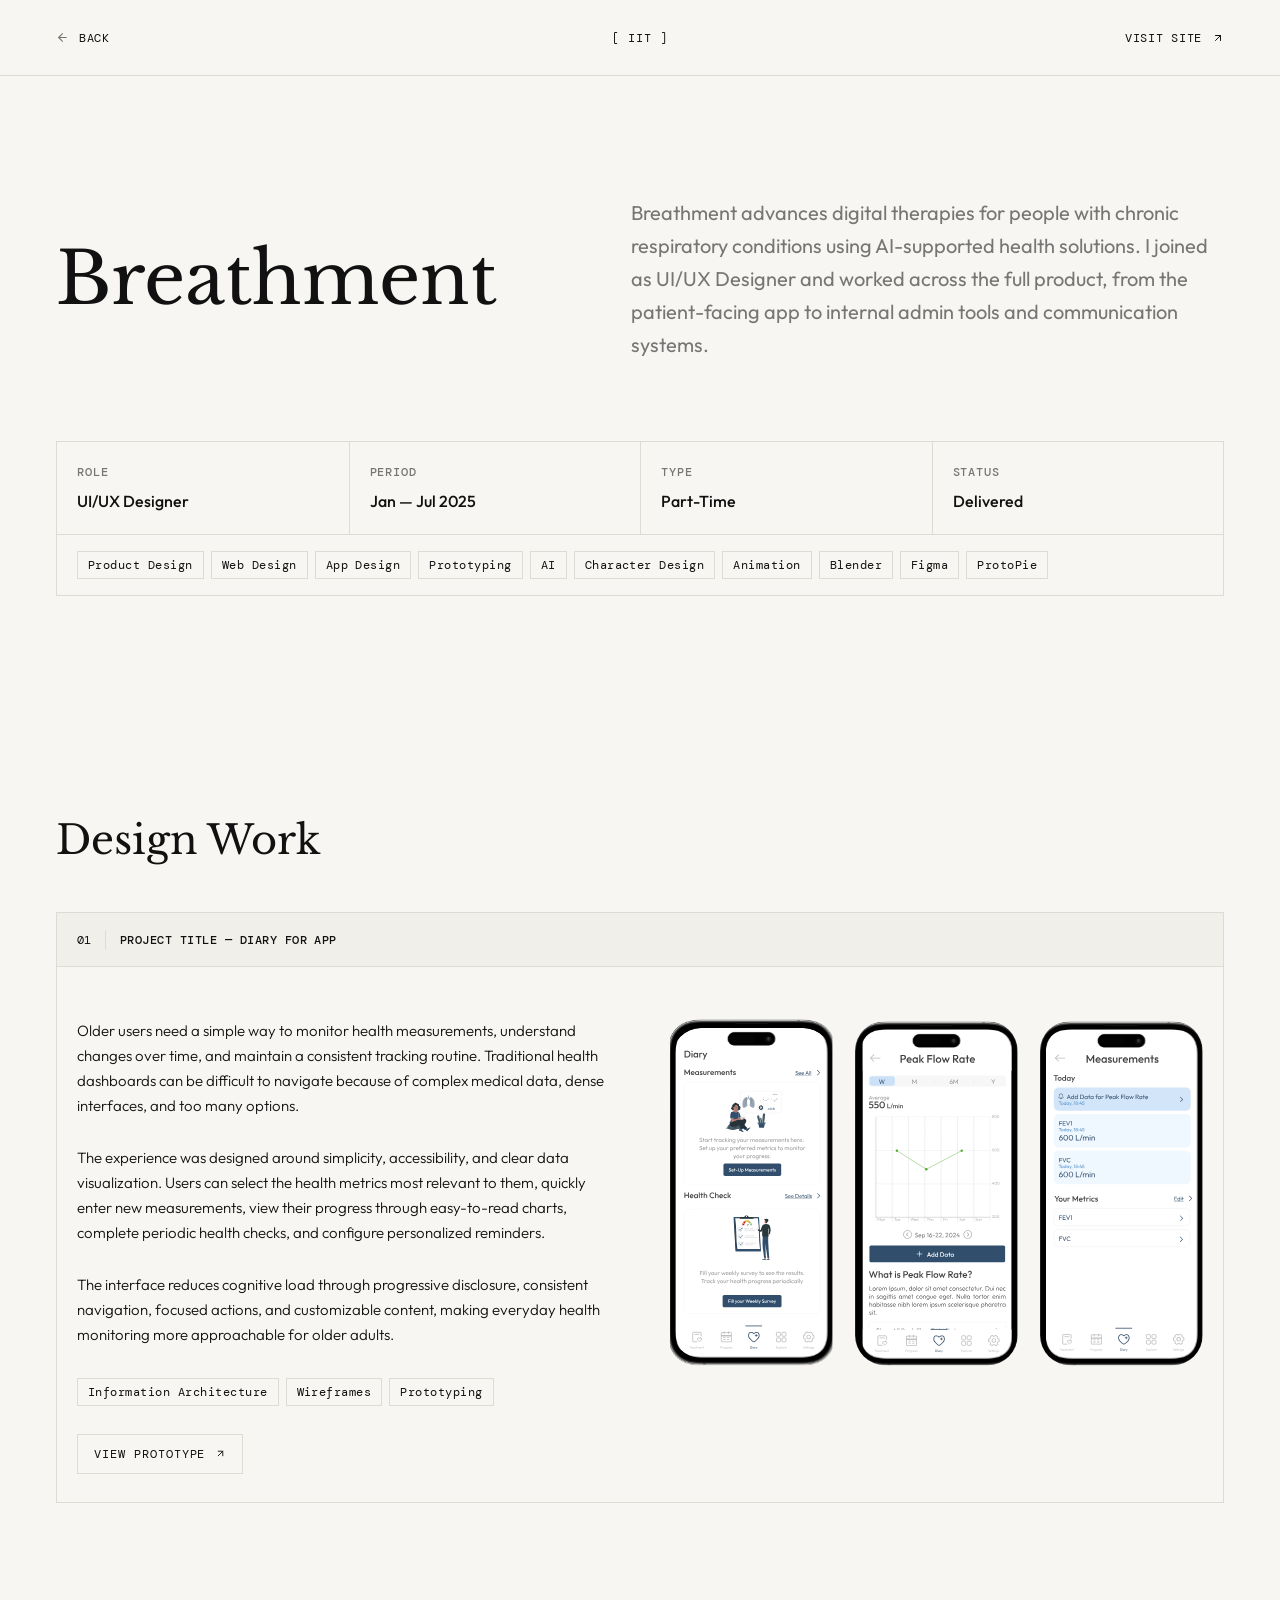
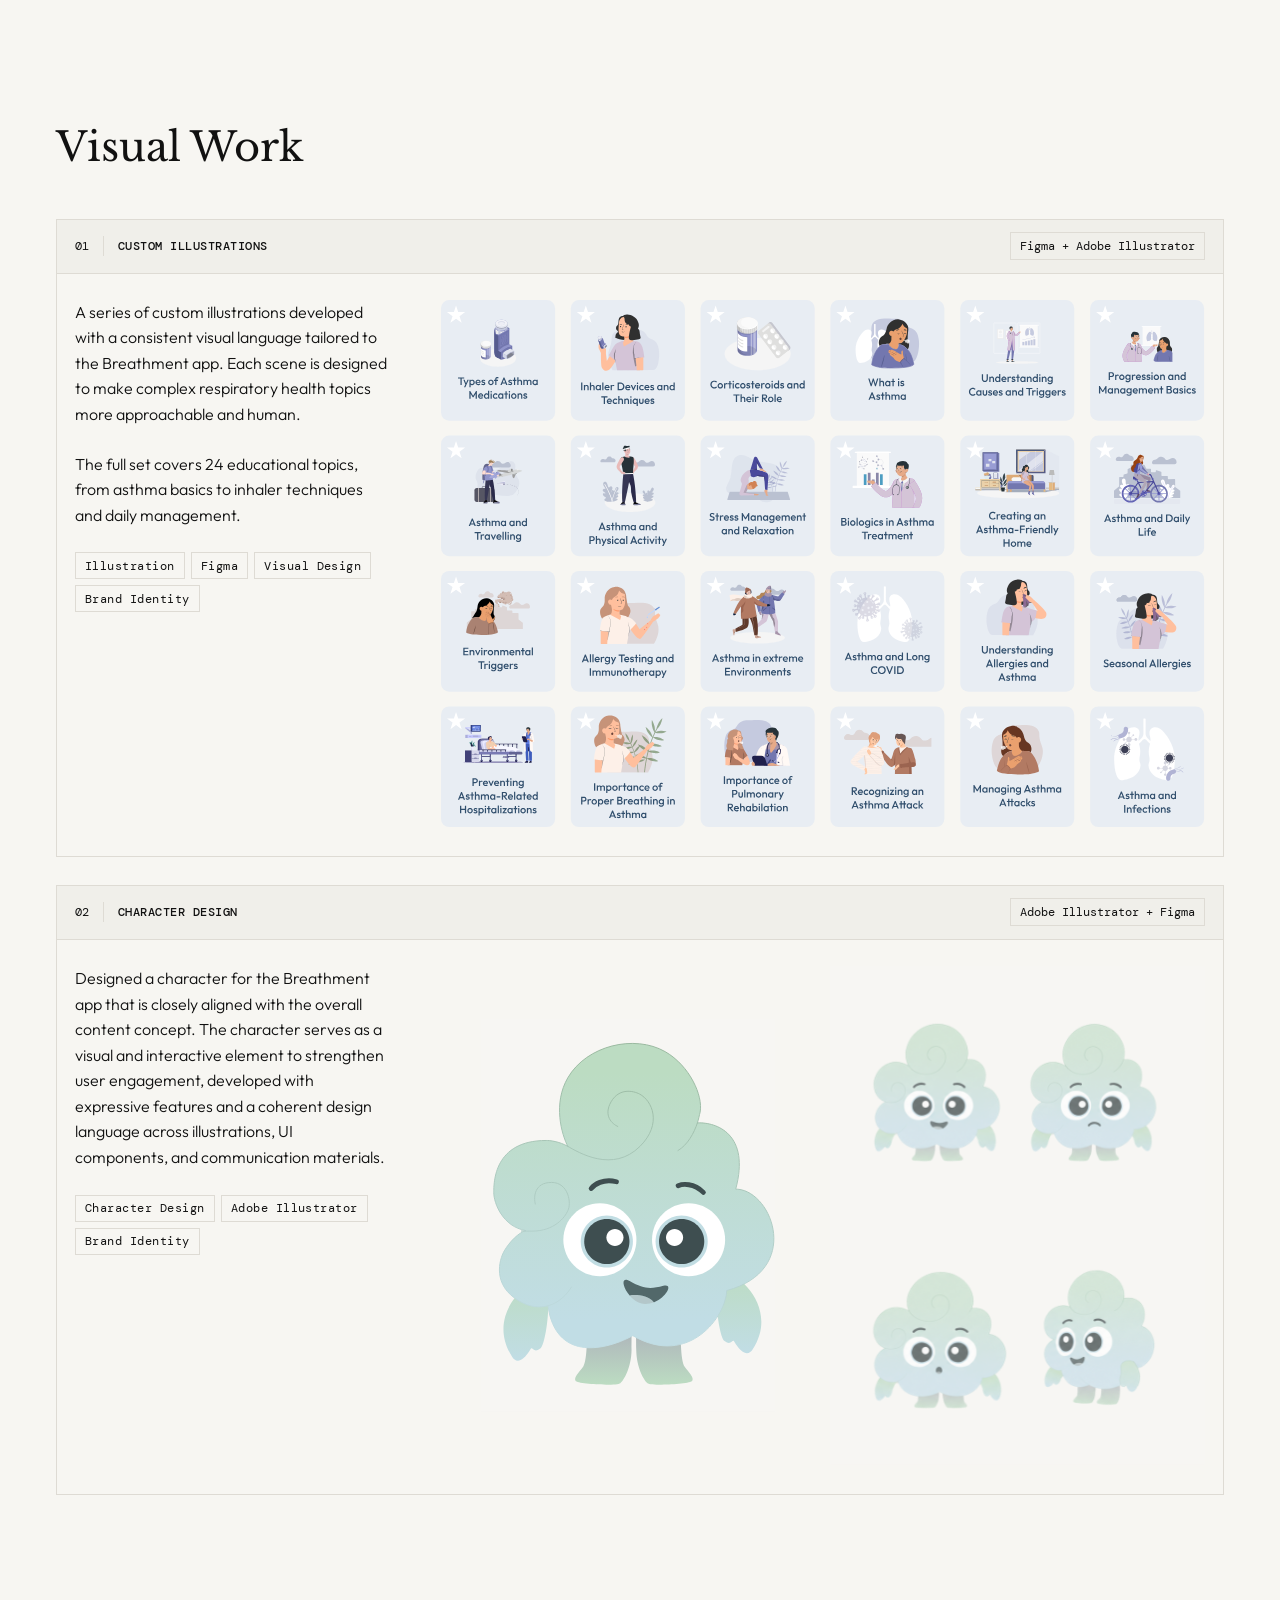
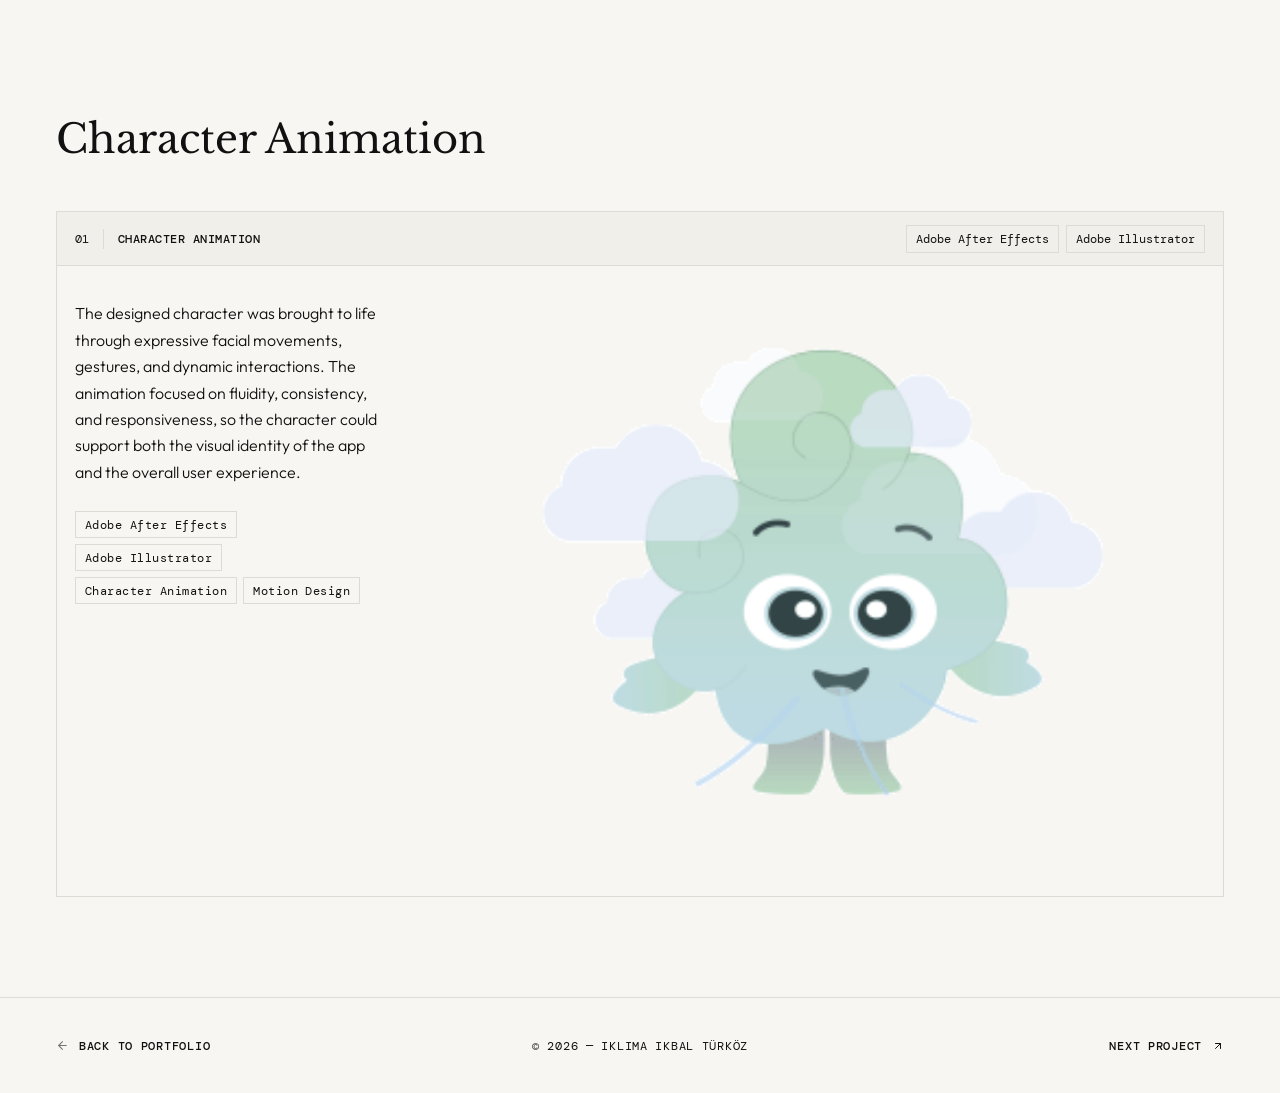
==== commit f786a948: "Breathment desktop + mobile complete" ====
--- a/breathment.html
+++ b/breathment.html
@@ -773,6 +773,6 @@
 
 </footer>
 
-</body class="breathment-page">
+</body>
 
 </html>
--- a/css/style.css
+++ b/css/style.css
@@ -2578,7 +2578,7 @@
 
 
   /* 
-     06 — BACKGROUND
+     BACKGROUND
    */
 
   .background-section {
@@ -3428,18 +3428,16 @@
 }
 
 
-
-/* Project Footer Mobile: desktop 3 kolonlu footer yerine vertical yapı */
-
-/* Project Footer Mobile: navigation üstte, copyright altta */
+/* Project Footer Mobile:
+   Back ve Next aynı satırda,
+   copyright ikinci satırda ortalanır */
 
 .breathment-page .project-footer {
   width: 100%;
-
   min-height: auto;
 
   padding:
-    22px
+    20px
     var(--page-padding);
 
   display: grid;
@@ -3448,7 +3446,12 @@
     1fr
     1fr;
 
-  row-gap: 20px;
+  grid-template-rows:
+    auto
+    auto;
+
+  column-gap: 16px;
+  row-gap: 18px;
 
   align-items: center;
 
@@ -3459,31 +3462,38 @@
 }
 
 
-/* Back */
+/* Back: birinci satır, sol kolon */
 
 .breathment-page .project-footer-back {
+  grid-column: 1;
+  grid-row: 1;
+
   justify-self: start;
 }
 
 
-/* Next Project */
+/* Next Project: birinci satır, sağ kolon */
 
 .breathment-page .project-footer-next {
+  grid-column: 2;
+  grid-row: 1;
+
   justify-self: end;
 }
 
 
-/* Copyright: ikinci satırın tamamını kaplar */
+/* Copyright: ikinci satır, iki kolonu birden kaplar */
 
 .breathment-page .project-footer-copyright {
-  grid-column:
-    1 / -1;
+  grid-column: 1 / -1;
+  grid-row: 2;
 
   justify-self: center;
 
   margin: 0;
 
   font-size: 7px;
+  line-height: 1.4;
 
   text-align: center;
 
@@ -3491,10 +3501,23 @@
 }
 
 
+/* Footer links */
+
 .breathment-page .project-footer-link {
-  font-size: 8px;
-
-  gap: 7px;
+  font-size: 7px;
+
+  gap: 6px;
+
+  white-space: nowrap;
+}
+
+
+/* Footer icons */
+
+.breathment-page .project-footer-back-icon,
+.breathment-page .project-footer-next-icon {
+  width: 9px;
+  height: 9px;
 }
 
 }
@@ -4608,7 +4631,7 @@
     18px
     36px;
 
-  align-items: top;
+  align-items: start;
 }
 
 
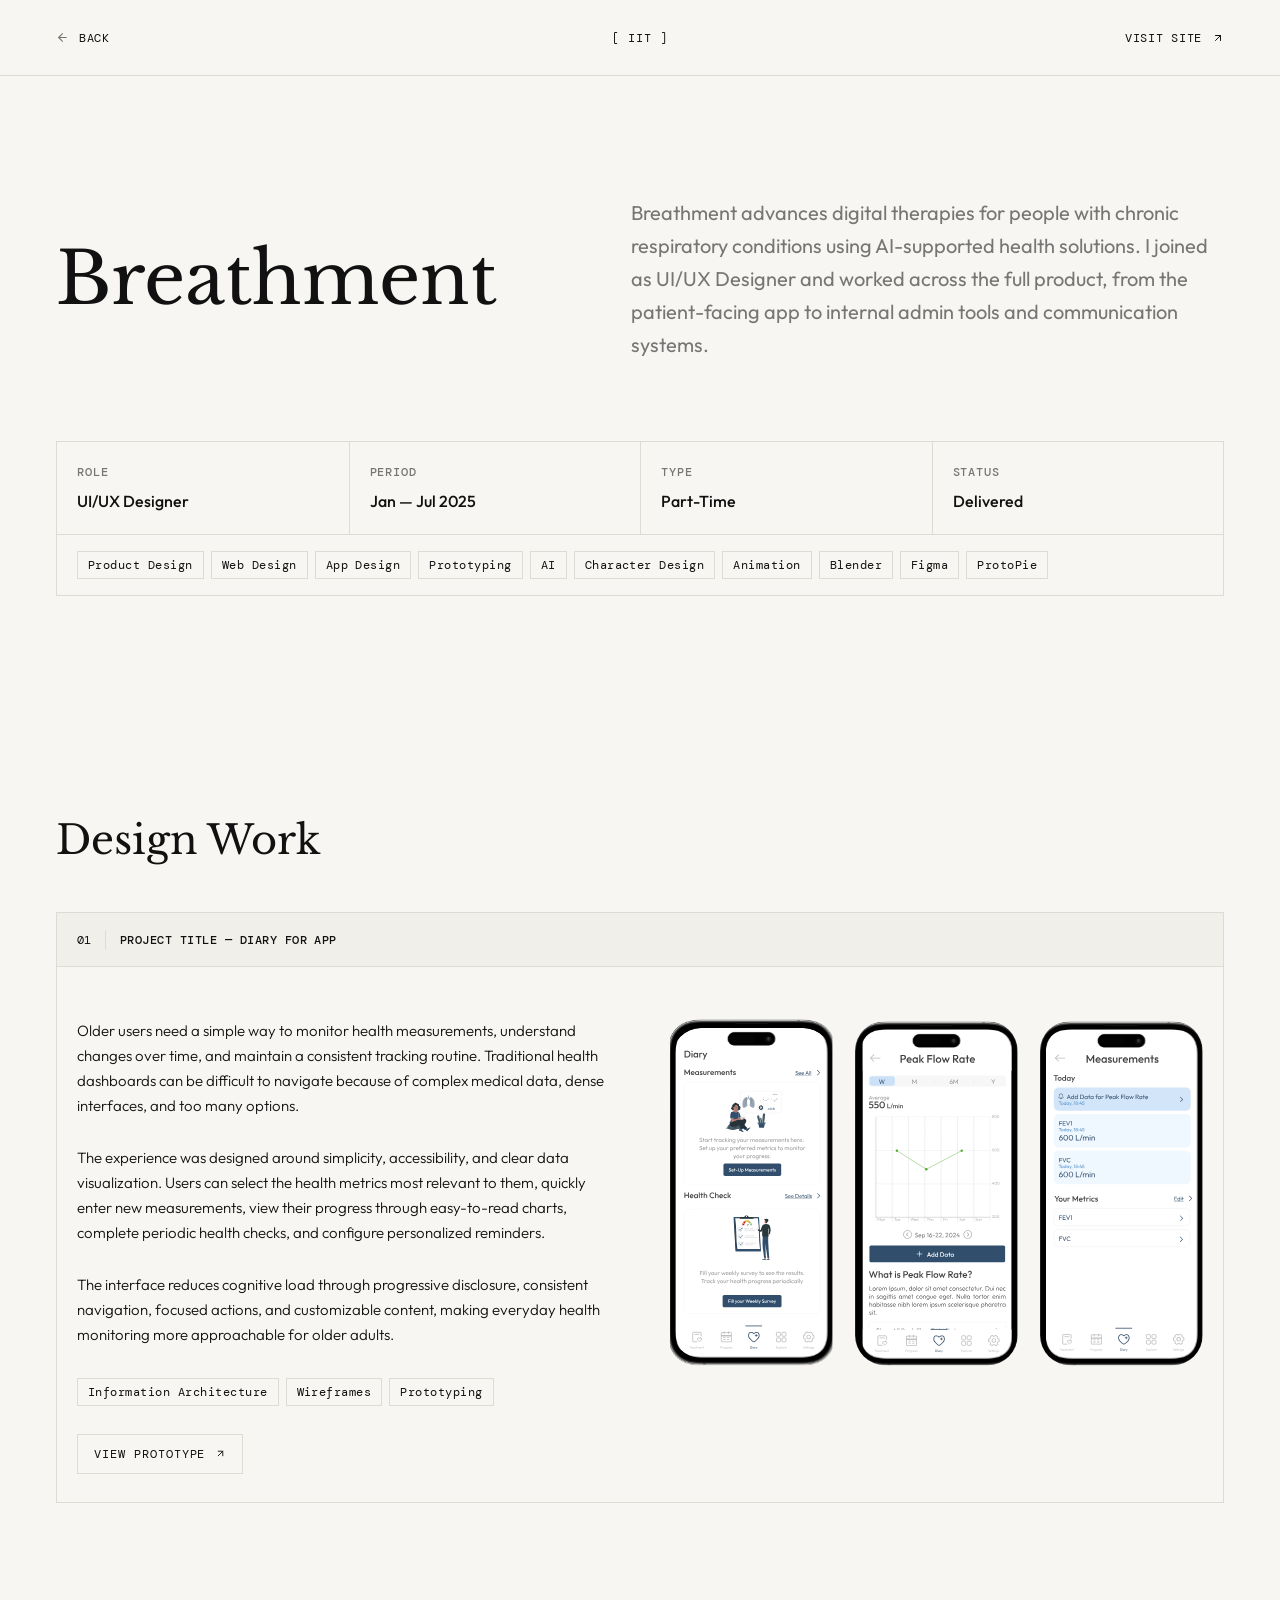
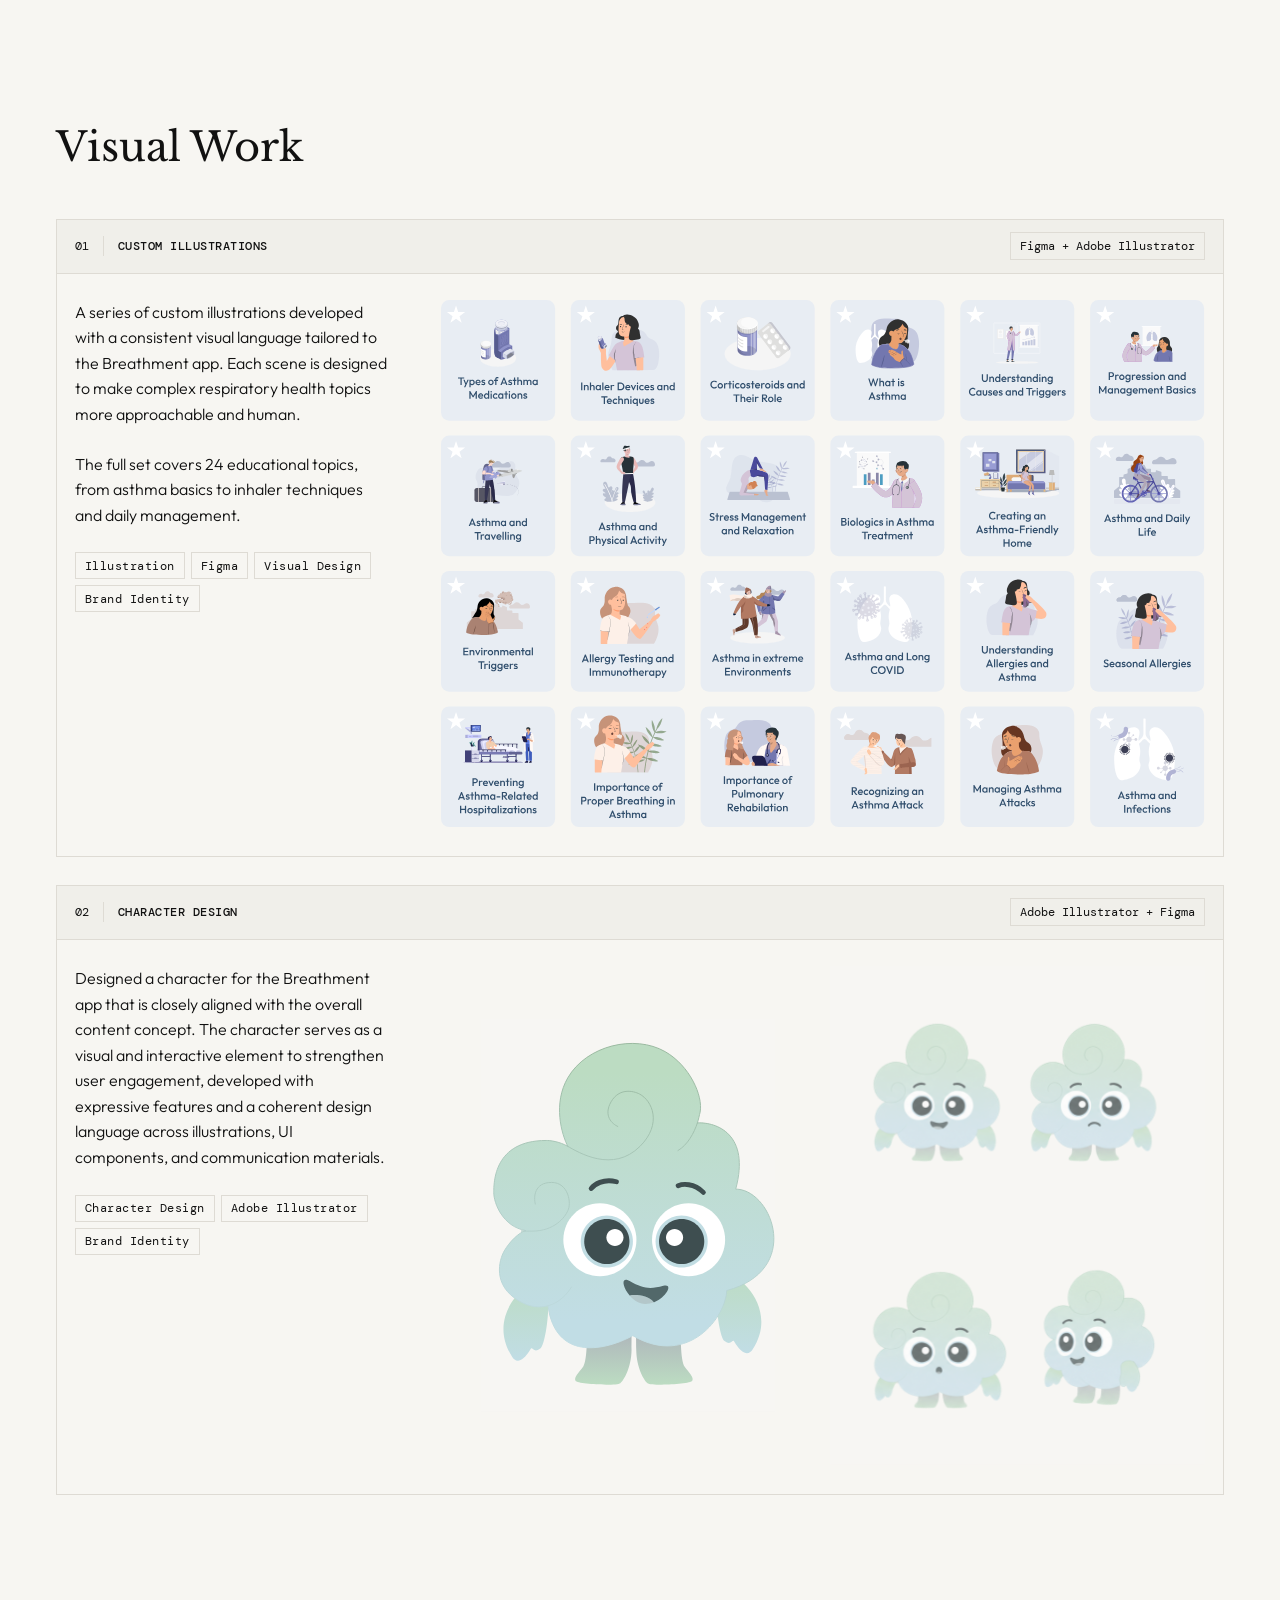
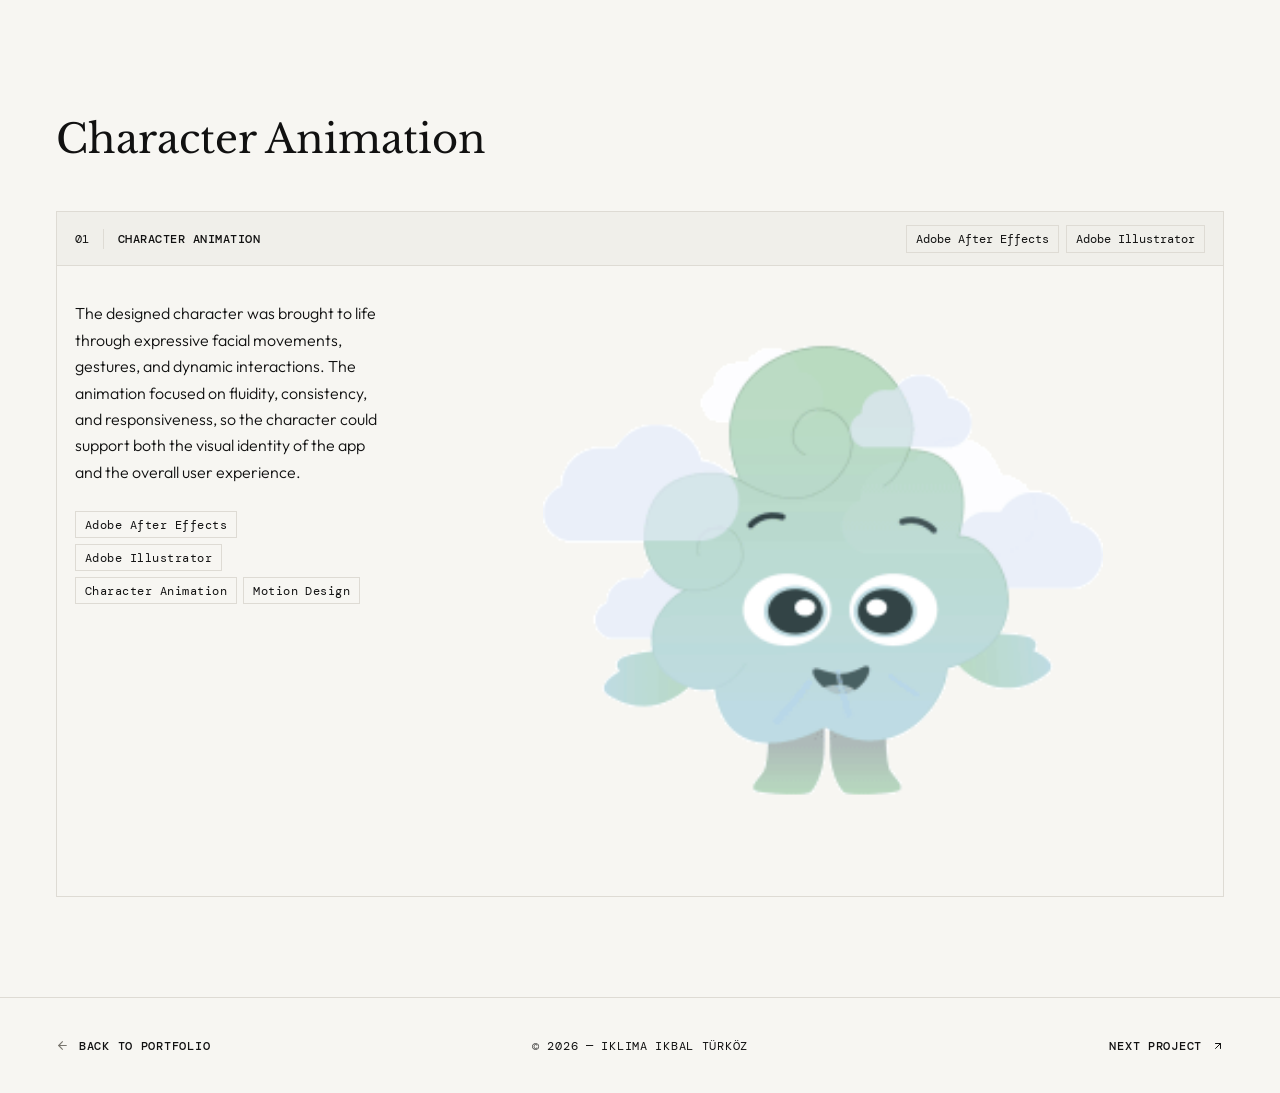
==== commit 3a5d2c42: "Refactor CSS and finalize Breathment responsive layout" ====
--- a/breathment.html
+++ b/breathment.html
@@ -24,7 +24,10 @@
 
     <!-- Shared stylesheet -->
 
-    <link rel="stylesheet" href="css/style.css">
+<link rel="stylesheet" href="css/base.css">
+<link rel="stylesheet" href="css/components.css">
+<link rel="stylesheet" href="css/project-detail.css">
+<link rel="stylesheet" href="css/responsive.css">
 
 </head>
 
--- a/css/base.css
+++ b/css/base.css
@@ -0,0 +1,153 @@
+/* 
+   01 — DESIGN VARIABLES
+
+    Proje değerleri burada.
+    Yazı tipleri, renkler, maksimum genişlikler vb.
+   Buradaki bir değeri değiştirmek tüm web sitesini etkileyebilir.
+ */
+
+:root {
+
+    /* ---------- FONT FAMILIES ---------- */
+
+    --font-serif: "Libre Baskerville", serif;
+    --font-sans: "Outfit", sans-serif;
+    --font-mono: "DM Mono", monospace;
+
+
+    /* ---------- COLORS ---------- */
+
+    --color-background: #f7f6f2;
+    --color-text: #111111;
+    --color-muted: #111111;
+    --color-border: #dedbd4;
+    --color-white: #ffffff;
+    --color-card-header: #F0EFEA;
+    --color-text-gray: #767676;
+
+
+    /* ---------- LAYOUT ---------- */
+
+    --page-padding: 56px;
+    --content-width: 1180px;
+
+}
+
+
+
+/*    02 — BASIC RESET
+    Beklenmedik boşluklara yol açabilen tarayıcı varsayılan stillerini kaldırır. 
+    Intten bak.   
+ */
+
+* {
+    box-sizing: border-box;
+}
+
+
+html {
+    scroll-behavior: smooth;
+}
+
+
+body {
+
+    margin: 0;
+
+    background-color: var(--color-background);
+
+    color: var(--color-text);
+
+    font-family: var(--font-sans);
+
+}
+
+
+a {
+
+    color: inherit;
+
+    text-decoration: none;
+
+}
+
+
+img {
+
+    display: block;
+
+}
+
+
+
+/*
+   TYPOGRAPHY SYSTEM
+
+    Bunlar, yeniden kullanılabilir tipografi sınıflarıdır.
+   Tek bir yazı tipi boyutunu doğrudan belirli bir öğeye
+   bağlamak yerine, yeniden kullanılabilir metin stilleri oluşturuyoruz.
+   
+ */
+
+
+/* Small DM Mono
+   kullanılan yer logo / initials */
+
+.text-mono-small {
+
+    font-family: var(--font-mono);
+
+    font-size: 12px;
+
+    font-weight: 400;
+
+    letter-spacing: 0.08em;
+
+    text-transform: uppercase;
+
+}
+
+
+/* Very small DM Mono
+   kullan status information ve scroll */
+
+.text-mono-meta {
+
+    font-family: var(--font-mono);
+
+    font-size: 12px;
+
+    font-weight: 400;
+
+    letter-spacing: 0.08em;
+
+    text-transform: uppercase;
+
+}
+
+
+/* Standard body copy
+   kullanılan Outfit */
+
+.body-text {
+
+    margin: 0;
+
+    font-family: var(--font-sans);
+
+    font-size: 16px;
+
+    font-weight: 300;
+
+    line-height: 1.55;
+
+}
+
+
+.body-text strong {
+
+    font-weight: 600;
+
+}
+
+
--- a/css/components.css
+++ b/css/components.css
@@ -0,0 +1,115 @@
+/* Shared interactive elements */
+
+.button {
+  min-height: 42px;
+  padding: 0 22px;
+  display: inline-flex;
+  align-items: center;
+  justify-content: center;
+  gap: 12px;
+  font-family: var(--font-mono);
+  font-size: 12px;
+  font-weight: 400;
+  letter-spacing: 0.08em;
+  text-transform: uppercase;
+  transition: opacity 0.2s ease, background-color 0.2s ease;
+}
+
+.button-primary {
+  background-color: var(--color-text);
+  color: var(--color-white);
+}
+
+.button-secondary {
+  border: 1px solid var(--color-border);
+}
+
+.button-icon {
+  width: 12px;
+  height: 12px;
+}
+
+.button:hover {
+  opacity: 0.65;
+}
+
+.filter-button {
+  min-height: 30px;
+  padding: 0 16px;
+  border: 1px solid var(--color-border);
+  background-color: transparent;
+  color: var(--color-text);
+  font-family: var(--font-mono);
+  font-size: 12px;
+  letter-spacing: 0.06em;
+  text-transform: uppercase;
+  cursor: pointer;
+}
+
+.filter-button.active {
+  background-color: var(--color-text);
+  color: var(--color-white);
+  border-color: var(--color-text);
+}
+
+/* Shared section title typography */
+
+.section-title,
+.design-work-title,
+.visual-work-title,
+.character-animation-title {
+  margin: 0;
+  font-family: var(--font-serif);
+  font-weight: 400;
+  line-height: 1.2;
+}
+
+.section-title {
+  font-size: 36px;
+}
+
+.design-work-title,
+.visual-work-title,
+.character-animation-title {
+  margin-bottom: 48px;
+  font-size: 40px;
+}
+
+/* Shared outlined tag typography */
+
+.project-tag,
+.info-tag,
+.project-detail-tag,
+.design-work-tag,
+.visual-work-tag,
+.character-animation-tag {
+  display: inline-flex;
+  align-items: center;
+  border: 1px solid var(--color-border);
+  font-family: var(--font-mono);
+  font-size: 12px;
+  letter-spacing: 0.04em;
+}
+
+.project-tag {
+  min-height: 27px;
+  padding: 0 10px;
+  letter-spacing: 0.05em;
+}
+
+.info-tag {
+  min-height: 26px;
+  padding: 0 9px;
+}
+
+.project-detail-tag,
+.design-work-tag {
+  min-height: 28px;
+  padding: 0 10px;
+}
+
+.visual-work-tag,
+.character-animation-tag {
+  min-height: 27px;
+  padding: 0 9px;
+}
--- a/css/project-detail.css
+++ b/css/project-detail.css
@@ -0,0 +1,1202 @@
+
+
+.project-header {
+  width: 100%;
+  height: 76px;
+
+  position: sticky;
+  top: 0;
+
+  z-index: 1000;
+
+  padding:
+    0
+    var(--page-padding);
+
+  display: grid;
+
+  grid-template-columns:
+    1fr
+    auto
+    1fr;
+
+  align-items: center;
+
+  background-color: var(--color-background);
+
+  border-bottom:
+    1px
+    solid
+    var(--color-border);
+}
+
+
+/* 
+   LEFT + RIGHT LINKS
+ */
+
+.project-header-link {
+  display: inline-flex;
+
+  align-items: center;
+
+  gap: 10px;
+
+  width: fit-content;
+
+  font-family: var(--font-mono);
+
+  font-size: 12px;
+
+  font-weight: 400;
+
+  letter-spacing: 0.06em;
+
+  text-transform: uppercase;
+
+  color: var(--color-muted);
+
+  transition: opacity 0.2s ease;
+}
+
+
+.project-header-link:hover {
+  opacity: 0.55;
+}
+
+
+.project-back-link {
+  justify-self: start;
+}
+
+
+/* Visit Site stays on the right */
+
+.project-visit-link {
+  justify-self: end;
+}
+
+
+/*
+   Logo ortalama
+ */
+
+.project-header-logo {
+  justify-self: center;
+
+  font-family: var(--font-mono);
+
+  font-size: 12px;
+
+  font-weight: 400;
+
+  letter-spacing: 0.08em;
+
+  white-space: nowrap;
+}
+
+
+.project-back-icon {
+  width: 13px;
+  height: 13px;
+
+  display: block;
+
+  flex-shrink: 0;
+}
+
+
+.project-header-icon {
+  width: 12px;
+  height: 12px;
+
+  fill: none;
+
+  stroke: currentColor;
+
+  stroke-width: 1.08333;
+
+  stroke-linecap: round;
+
+  stroke-linejoin: round;
+
+  flex-shrink: 0;
+}
+
+/* 
+   PROJECT DETAIL PAGE — SHARED CONTAINER
+
+ */
+
+.project-detail-container {
+  width: 100%;
+
+  max-width: var(--content-width);
+
+  margin: 0 auto;
+}
+
+
+
+/* 
+   PROJECT OVERVIEW SECTION
+ */
+
+.project-overview {
+  width: 100%;
+
+  padding:
+    120px
+    var(--page-padding)
+    100px;
+}
+
+
+
+/* 
+   PROJECT INTRO
+
+   Desktop:
+   TITLE               DESCRIPTION
+ */
+
+.project-intro {
+  display: grid;
+
+  grid-template-columns:
+    minmax(0, 0.9fr)
+    minmax(0, 1.1fr);
+
+  column-gap: 90px;
+
+  align-items: center;
+
+  margin-bottom: 80px;
+}
+
+
+
+/* Main project title */
+
+.project-detail-title {
+  margin: 0;
+
+  font-family: var(--font-serif);
+
+  font-size: clamp(58px, 6vw, 72px);
+
+  font-weight: 400;
+
+  line-height: 1;
+}
+
+
+
+/* Intro paragraph */
+
+.project-detail-description {
+  max-width: 620px;
+
+  margin: 0;
+
+  font-family: var(--font-sans);
+
+  font-size: 20px;
+
+  font-weight: 400;
+
+  line-height: 1.65;
+
+  color: var(--color-text-gray);
+}
+
+/* 
+   PROJECT INFORMATION CARD
+ */
+
+.project-info-card {
+  width: 100%;
+
+  border:
+    1px
+    solid
+    var(--color-border);
+}
+
+/* 
+   PROJECT INFORMATION GRID
+
+   ROLE | PERIOD | TYPE | STATUS
+= */
+
+.project-info-grid {
+  display: grid;
+
+  grid-template-columns:
+    repeat(4, 1fr);
+}
+
+
+
+/* Individual information cell */
+
+.project-info-item {
+  min-height: 88px;
+
+  padding:
+    22px
+    20px;
+
+  display: flex;
+
+  flex-direction: column;
+
+  justify-content: center;
+
+  gap: 10px;
+}
+
+
+
+/* Vertical dividers */
+
+.project-info-item + .project-info-item {
+  border-left:
+    1px
+    solid
+    var(--color-border);
+}
+
+
+
+/* Small heading */
+
+.project-info-label {
+  font-family: var(--font-mono);
+
+  font-size: 12px;
+
+  font-weight: 500;
+
+  letter-spacing: 0.07em;
+
+  text-transform: uppercase;
+
+  color: var(--color-text-gray);
+}
+
+
+
+/* Main metadata değeri */
+
+.project-info-value {
+  font-family: var(--font-sans);
+
+  font-size: 16px;
+
+  font-weight: 500;
+
+  line-height: 1.4;
+}
+
+
+
+/* 
+   PROJECT TAG ROW
+ */
+.project-detail-tags {
+
+  padding:
+    16px
+    20px;
+
+  display: flex;
+
+  flex-wrap: wrap;
+
+  gap: 7px;
+
+  border-top:
+    1px
+    solid
+    var(--color-border);
+}
+
+
+
+/* Individual tag */
+
+
+
+/* 
+   DESIGN WORK SECTION
+ */
+
+.design-work-section {
+  width: 100%;
+
+  padding:
+    120px
+    var(--page-padding)
+    100px;
+}
+
+
+/* Section title */
+
+
+
+
+
+/* 
+   DESIGN WORK CARD
+ */
+
+.design-work-card {
+  width: 100%;
+
+  border:
+    1px
+    solid
+    var(--color-border);
+}
+
+
+
+/* 
+   CARD HEADER düzeni unutma
+
+   01 | PROJECT TITLE — DIARY FOR APP
+ */
+
+.design-work-header {
+  min-height: 54px;
+
+  padding:
+    0
+    20px;
+
+  display: flex;
+
+  align-items: center;
+
+  gap: 14px;
+
+  background-color: var(--color-card-header);
+
+  border-bottom:
+    1px
+    solid
+    var(--color-border);
+}
+
+
+.design-work-number {
+  font-family: var(--font-mono);
+
+  font-size: 12px;
+
+  color: var(--color-muted);
+}
+
+
+.design-work-divider {
+  width: 1px;
+
+  height: 20px;
+
+  background-color: var(--color-border);
+}
+
+
+.design-work-name {
+  font-family: var(--font-mono);
+
+  font-size: 12px;
+
+  font-weight: 500;
+
+  letter-spacing: 0.04em;
+
+  text-transform: uppercase;
+}
+
+
+
+/* 
+   CARD CONTENT
+
+  sol = text
+  sağ = screens
+ */
+
+.design-work-content {
+  display: grid;
+
+  grid-template-columns:
+    minmax(0, 1fr)
+    minmax(460px, 1fr);
+
+  column-gap: 60px;
+
+  padding:
+    52px
+    20px
+    28px;
+
+  align-items: start;
+}
+
+
+
+/* 
+   Sol tarafa 
+ */
+
+.design-work-copy {
+  max-width: 650px;
+}
+
+
+.design-work-copy p {
+  margin:
+    0
+    0
+    28px;
+
+  font-family: var(--font-sans);
+
+  font-size: 15px;
+
+  font-weight: 300;
+
+  line-height: 1.65;
+
+  color: var(--color-muted);
+}
+
+
+.design-work-copy p:last-of-type {
+  margin-bottom: 30px;
+}
+
+
+
+/* 
+   TAGS
+ */
+
+.design-work-tags {
+  display: flex;
+
+  flex-wrap: wrap;
+
+  gap: 7px;
+
+  margin-bottom: 28px;
+}
+
+
+
+
+
+
+/* 
+   ViEW PROTOTYPE BUTTON
+ */
+
+.design-work-link {
+  min-height: 40px;
+
+  padding:
+    0
+    16px;
+
+  display: inline-flex;
+
+  align-items: center;
+
+  gap: 10px;
+
+  border:
+    1px
+    solid
+    var(--color-border);
+
+  font-family: var(--font-mono);
+
+  font-size: 12px;
+
+  letter-spacing: 0.08em;
+
+  text-transform: uppercase;
+
+  transition:
+    background-color 0.2s ease,
+    color 0.2s ease;
+}
+
+
+.design-work-link:hover {
+  background-color: var(--color-text);
+
+  color: var(--color-white);
+}
+
+
+.design-work-link-icon {
+  width: 11px;
+
+  height: 11px;
+
+  fill: none;
+
+  stroke: currentColor;
+
+  stroke-width: 1.08333;
+
+  stroke-linecap: round;
+
+  stroke-linejoin: round;
+
+  flex-shrink: 0;
+}
+
+
+
+/* 
+   RIGHT SiDE — VISUALS
+ */
+
+.design-work-visuals {
+  display: grid;
+
+  grid-template-columns:
+    repeat(3, minmax(0, 1fr));
+
+  gap: 22px;
+
+  align-items: end;
+}
+
+
+.design-work-screen {
+  width: 100%;
+
+  height: auto;
+
+  display: block;
+}
+
+/* Visual Work Section: illustration ve character design çalışmalarının ana alanı */
+
+.visual-work-section {
+  width: 100%;
+
+  padding:
+    120px
+    var(--page-padding)
+    100px;
+}
+
+
+/* Section Title: Visual Work başlığının görünümü */
+
+
+
+
+/* Visual Work Card: her visual work projesinin ortak kart yapısı */
+
+.visual-work-card {
+  width: 100%;
+
+  border:
+    1px
+    solid
+    var(--color-border);
+}
+
+
+/* Card Spacing: iki kart arasındaki boşluğu oluşturur */
+
+.visual-work-card + .visual-work-card {
+  margin-top: 28px;
+}
+
+
+/* Header: kartın üst bilgi satırı */
+
+.visual-work-header {
+  min-height: 54px;
+
+  padding:
+    0
+    18px;
+
+  display: flex;
+
+  align-items: center;
+
+  justify-content: space-between;
+
+  gap: 20px;
+
+  background-color: var(--color-card-header);
+
+  border-bottom:
+    1px
+    solid
+    var(--color-border);
+}
+
+
+/* Header Left: numara, divider ve başlığı aynı satırda tutar */
+
+.visual-work-header-left {
+  display: flex;
+
+  align-items: center;
+
+  gap: 14px;
+}
+
+
+/* Number: 01 ve 02 gibi proje numaraları */
+
+.visual-work-number {
+  font-family: var(--font-mono);
+
+  font-size: 12px;
+
+  color: var(--color-muted);
+}
+
+
+/* Divider: numara ile proje başlığı arasındaki küçük dikey çizgi */
+
+.visual-work-divider {
+  width: 1px;
+
+  height: 20px;
+
+  background-color: var(--color-border);
+}
+
+
+/* Name: proje başlığı */
+
+.visual-work-name {
+  font-family: var(--font-mono);
+
+  font-size: 12px;
+
+  font-weight: 500;
+
+  letter-spacing: 0.04em;
+
+  text-transform: uppercase;
+}
+
+
+/* Tool Label: headerın sağ tarafındaki kullanılan program bilgisi */
+
+.visual-work-tool {
+  padding:
+    5px
+    9px;
+
+  border:
+    1px
+    solid
+    var(--color-border);
+
+  font-family: var(--font-mono);
+
+  font-size: 12px;
+
+  color: var(--color-muted);
+
+  white-space: nowrap;
+}
+
+
+/* Content: solda metin, sağda görseller olacak şekilde iki kolon oluşturur */
+
+.visual-work-content {
+  display: grid;
+
+  grid-template-columns:
+    minmax(280px, 0.58fr)
+    minmax(0, 1.42fr);
+
+  column-gap: 54px;
+
+  padding:
+    26px
+    18px
+    28px;
+
+  align-items: start;
+}
+
+
+/* Copy: sol taraftaki açıklama alanı */
+
+.visual-work-copy {
+  max-width: 430px;
+}
+
+
+/* Paragraph: açıklama metinleri */
+
+.visual-work-copy p {
+  margin:
+    0
+    0
+    24px;
+
+  font-family: var(--font-sans);
+
+  font-size: 16px;
+
+  font-weight: 300;
+
+  line-height: 1.6;
+
+  color: var(--color-muted);
+}
+
+
+.visual-work-copy p:last-of-type {
+  margin-bottom: 24px;
+}
+
+
+/* Tags: etiketleri yan yana ve gerektiğinde alt satıra geçirir */
+
+.visual-work-tags {
+  display: flex;
+
+  flex-wrap: wrap;
+
+  gap: 6px;
+}
+
+
+/* Tag: ortak visual work etiketi */
+
+
+
+
+/* Illustration Visual: illustration board assetinin containerı */
+
+.illustration-visual {
+  width: 100%;
+}
+
+
+/* Desktop Visual: desktopta tek büyük grid görünür */
+
+.illustration-visual-desktop {
+  display: block;
+}
+
+
+/* Mobile Visual: desktopta mobile exportlar gizlenir */
+
+.illustration-visual-mobile {
+  display: none;
+}
+
+
+/* Illustration Image: SVG'nin container genişliğine uyum sağlamasını sağlar */
+
+.illustration-grid-image {
+  display: block;
+
+  width: 100%;
+
+  height: auto;
+}
+
+
+/* Character Visuals: iki karakter görselini yan yana yerleştirir */
+
+.character-visuals {
+  display: grid;
+
+  grid-template-columns:
+    repeat(2, minmax(0, 1fr));
+
+  gap: 14px;
+
+  align-items: stretch;
+}
+
+
+/* Character Image: SVG oranını bozmadan container içine yerleşir */
+
+.character-image {
+  display: block;
+
+  width: 100%;
+
+  height: 100%;
+
+  object-fit: contain;
+}
+
+/* Character Animation Section: motion design bölümünün ana alanı */
+
+.character-animation-section {
+  width: 100%;
+
+  padding:
+    120px
+    var(--page-padding)
+    100px;
+}
+
+
+/* Section Title: Character Animation başlığının görünümü */
+
+
+
+
+/* Animation Card: section içindeki ana kart yapısı */
+
+.character-animation-card {
+  width: 100%;
+
+  border:
+    1px
+    solid
+    var(--color-border);
+}
+
+
+/* Header: kartın üst bilgi alanı */
+
+.character-animation-header {
+  min-height: 54px;
+
+  padding:
+    0
+    18px;
+
+  display: flex;
+
+  align-items: center;
+
+  justify-content: space-between;
+
+  gap: 20px;
+
+  background-color: var(--color-card-header);
+
+  border-bottom:
+    1px
+    solid
+    var(--color-border);
+}
+
+
+/* Header Left: numara, divider ve başlığı bir arada tutar */
+
+.character-animation-header-left {
+  display: flex;
+
+  align-items: center;
+
+  gap: 14px;
+}
+
+
+/* Number: 01 bilgisi */
+
+.character-animation-number {
+  font-family: var(--font-mono);
+
+  font-size: 12px;
+
+  color: var(--color-muted);
+}
+
+
+/* Divider: numara ile başlık arasındaki dikey çizgi */
+
+.character-animation-divider {
+  width: 1px;
+
+  height: 20px;
+
+  background-color: var(--color-border);
+}
+
+
+/* Name: kart başlığı */
+
+.character-animation-name {
+  font-family: var(--font-mono);
+
+  font-size: 12px;
+
+  font-weight: 500;
+
+  letter-spacing: 0.04em;
+
+  text-transform: uppercase;
+}
+
+
+/* Tools: sağ taraftaki tool etiketlerini yan yana tutar */
+
+.character-animation-tools {
+  display: flex;
+
+  flex-wrap: wrap;
+
+  justify-content: flex-end;
+
+  gap: 7px;
+}
+
+
+/* Tool: tek tek program label görünümü */
+
+.character-animation-tool {
+  padding:
+    5px
+    9px;
+
+  border:
+    1px
+    solid
+    var(--color-border);
+
+  font-family: var(--font-mono);
+
+  font-size: 12px;
+
+  color: var(--color-muted);
+
+  white-space: nowrap;
+}
+
+
+/* Content: solda açıklama, sağda GIF olacak şekilde iki kolon oluşturur */
+
+.character-animation-content {
+  display: grid;
+
+  grid-template-columns:
+    minmax(280px, 0.58fr)
+    minmax(0, 1.42fr);
+
+  column-gap: 54px;
+
+  padding:
+    34px
+    18px
+    36px;
+
+  align-items: start;
+}
+
+
+/* Copy: sol metin alanı */
+
+.character-animation-copy {
+  max-width: 430px;
+}
+
+
+/* Paragraph: animation açıklaması */
+
+.character-animation-copy p {
+  margin:
+    0
+    0
+    26px;
+
+  font-family: var(--font-sans);
+
+  font-size: 16px;
+
+  font-weight: 300;
+
+  line-height: 1.65;
+
+  color: var(--color-muted);
+}
+
+
+/* Tags: animation taglerini alt alta taşmadan sıralar */
+
+.character-animation-tags {
+  display: flex;
+
+  flex-wrap: wrap;
+
+  gap: 6px;
+}
+
+
+/* Tag: tek tag görünümü */
+
+
+
+
+/* Animation Visual: GIF containerı */
+
+.character-animation-visual {
+  width: 100%;
+
+  display: flex;
+
+  align-items: center;
+
+  justify-content: center;
+}
+
+
+/* Animation GIF: responsive kalır ve oranı bozulmaz */
+
+.character-animation-gif {
+  display: block;
+
+  width: 100%;
+
+  max-width: 560px;
+
+  height: auto;
+}
+
+/* Project Footer: project detail sayfalarının alt navigasyon alanı */
+
+.project-footer {
+  width: 100%;
+
+  min-height: 96px;
+
+  padding:
+    0
+    var(--page-padding);
+
+  display: grid;
+
+  grid-template-columns:
+    1fr
+    auto
+    1fr;
+
+  align-items: center;
+
+  border-top:
+    1px
+    solid
+    var(--color-border);
+}
+
+
+/* Footer Link: Back ve Next Project linklerinin ortak görünümü */
+
+.project-footer-link {
+  width: fit-content;
+
+  display: inline-flex;
+
+  align-items: center;
+
+  gap: 10px;
+
+  font-family: var(--font-mono);
+
+  font-size: 12px;
+
+  font-weight: 500;
+
+  letter-spacing: 0.06em;
+
+  text-transform: uppercase;
+
+  color: var(--color-muted);
+
+  transition: opacity 0.2s ease;
+}
+
+
+.project-footer-link:hover {
+  opacity: 0.55;
+}
+
+
+/* Back Link: sol tarafa hizalanır */
+
+.project-footer-back {
+  justify-self: start;
+}
+
+
+/* Next Project Link: sağ tarafa hizalanır */
+
+.project-footer-next {
+  justify-self: end;
+}
+
+
+/* Copyright: footerın gerçek merkezinde kalır */
+
+.project-footer-copyright {
+  margin: 0;
+
+  justify-self: center;
+
+  font-family: var(--font-mono);
+
+  font-size: 12px;
+
+  font-weight: 400;
+
+  letter-spacing: 0.06em;
+
+  text-transform: uppercase;
+
+  color: var(--color-muted);
+
+  white-space: nowrap;
+}
+
+
+/* Back Icon: export ettiğin arrow-back SVG */
+
+.project-footer-back-icon {
+  display: block;
+
+  width: 13px;
+  height: 13px;
+
+  object-fit: contain;
+
+  flex-shrink: 0;
+}
+
+
+/* Next Project Icon: text rengiyle birlikte değişen inline SVG */
+
+.project-footer-next-icon {
+  width: 12px;
+  height: 12px;
+
+  fill: none;
+
+  stroke: currentColor;
+
+  stroke-width: 1.08333;
+
+  stroke-linecap: round;
+
+  stroke-linejoin: round;
+
+  flex-shrink: 0;
+}
--- a/css/responsive.css
+++ b/css/responsive.css
@@ -0,0 +1,1516 @@
+
+@media (max-width: 900px) {
+
+    :root {
+
+        --page-padding: 28px;
+
+    }
+
+
+    .hero-main {
+
+        grid-template-columns: 1fr;
+
+        max-width: 640px;
+
+        row-gap: 30px;
+
+    }
+
+
+    .hero-divider {
+
+        width: 100%;
+
+        height: 1px;
+
+    }
+
+
+    .hero-description {
+
+        max-width: 100%;
+
+    }
+
+
+    .first-name {
+
+        white-space: normal;
+
+    }
+
+    .projects-header {
+        align-items: flex-start;
+        flex-direction: column;
+        gap: 24px;
+    }
+
+
+    .project-content {
+
+        grid-template-columns: 1fr;
+
+        row-gap: 28px;
+
+    }
+
+    .background-grid {
+        grid-template-columns: 1fr;
+
+        row-gap: 48px;
+    }
+
+
+    .about-copy {
+        max-width: 100%;
+    }
+
+    .contact-grid {
+        grid-template-columns: 1fr;
+
+        row-gap: 60px;
+    }
+
+
+    .contact-intro {
+        max-width: 650px;
+    }
+
+
+    .contact-card {
+        max-width: 650px;
+    }
+
+}
+
+
+/*
+   MOBILE — MAX WIDTH 600PX
+
+  mobile responsivility için burada çalış
+ */
+
+@media (max-width: 600px) {
+
+  /* 
+     01 — GLOBAL MOBILE SETTINGS
+   */
+
+body {
+  overflow-x: hidden;
+}
+
+  :root {
+    --page-padding: 20px;
+  }
+
+
+  /* 
+      HEADER / NAVIGATION
+  */
+
+  .site-header {
+    height: auto;
+
+    padding-top: 18px;
+    padding-bottom: 18px;
+  }
+
+
+  .main-nav {
+    gap: 14px;
+  }
+
+
+  .nav-link {
+    font-size: 7px;
+  }
+
+
+
+  /* 
+     HERO
+   */
+
+  .hero {
+    padding-top: 50px;
+    padding-bottom: 30px;
+  }
+
+
+  .profile-image {
+    width: 78px;
+    height: 78px;
+  }
+
+
+  .availability-box {
+    margin-top: 18px;
+  }
+
+
+  .availability-item {
+    min-height: 28px;
+
+    padding-left: 8px;
+    padding-right: 8px;
+  }
+
+
+  .text-mono-meta {
+    font-size: 7px;
+  }
+
+
+
+  /* Hero main layout vertical oluyo */
+
+  .hero-main {
+    display: flex;
+    flex-direction: column;
+
+    width: 100%;
+
+    margin-top: 56px;
+  }
+
+
+
+  /* Name */
+
+  .hero-name {
+    width: 100%;
+
+    justify-self: auto;
+
+    text-align: center;
+  }
+
+
+  .hero-title {
+    width: 100%;
+  }
+
+
+  .first-name {
+    display: block;
+
+    white-space: normal;
+
+    text-align: center;
+
+    font-size: 46px;
+  }
+
+
+  .last-name {
+    display: block;
+
+    margin-top: 8px;
+    margin-left: 0;
+
+    text-align: center;
+
+    font-size: 42px;
+  }
+
+
+
+  /* Desktop vertical line horizontal oldu */
+
+  .hero-divider {
+    width: 100%;
+    height: 1px;
+
+    margin: 32px 0;
+
+    background-color: var(--color-border);
+  }
+
+
+
+  /* Description */
+
+  .hero-description {
+    width: 100%;
+    max-width: none;
+
+    padding-left: 0;
+
+    border-left: none;
+  }
+
+
+  .body-text {
+    font-size: 15px;
+
+    line-height: 1.55;
+  }
+
+
+
+  /* Buttons */
+
+  .hero-actions {
+    margin-top: 42px;
+
+    display: flex;
+    flex-wrap: wrap;
+
+    justify-content: center;
+
+    gap: 10px;
+  }
+
+
+
+  /* 
+     04 — SELECTED PROJECTS
+   */
+
+  .projects-section {
+    padding-top: 80px;
+    padding-bottom: 80px;
+  }
+
+
+  .projects-header {
+    display: flex;
+    flex-direction: column;
+
+    align-items: flex-start;
+
+    gap: 24px;
+  }
+
+
+  .project-filters {
+    width: 100%;
+
+    display: flex;
+    flex-wrap: wrap;
+
+    gap: 8px;
+  }
+
+
+
+  /* Project metadata header */
+
+  .project-meta {
+    min-height: auto;
+
+    padding: 14px;
+
+    display: flex;
+    flex-wrap: wrap;
+
+    gap: 12px;
+  }
+
+
+  .project-category {
+    gap: 10px;
+  }
+
+
+  .project-status {
+    gap: 8px;
+  }
+
+
+
+  /* Project title */
+
+  .project-title-row {
+    padding: 18px 14px;
+  }
+
+
+  .project-title {
+    font-size: 26px;
+  }
+
+
+
+  /* Desktopta griddi mobile da vertical flexbox oluyo
+  */
+
+  .project-content {
+    display: flex;
+    flex-direction: column;
+
+    width: 100%;
+
+    gap: 22px;
+
+    padding: 22px 14px 26px;
+  }
+
+
+
+  /* Remove desktop Grid positioning */
+
+  .project-description,
+  .project-tags,
+  .project-link {
+    grid-column: auto;
+    grid-row: auto;
+  }
+
+
+
+  /* Description */
+
+  .project-description {
+    width: 100%;
+    max-width: none;
+
+    order: 1;
+  }
+
+
+  .project-description p {
+    width: 100%;
+
+    margin: 0;
+
+    font-size: 16px;
+
+    line-height: 1.55;
+  }
+
+
+
+  /*Tags */
+
+  .project-tags {
+    width: 100%;
+
+    order: 2;
+
+    display: flex;
+    flex-wrap: wrap;
+
+    align-items: flex-start;
+    align-content: flex-start;
+
+    gap: 6px;
+  }
+
+
+  .project-tag {
+    min-height: 26px;
+
+    padding: 0 9px;
+
+    font-size: 12px;
+  }
+
+
+
+  /* CTA */
+
+  .project-link {
+    order: 3;
+
+    width: fit-content;
+
+    align-self: flex-start;
+
+    justify-self: auto;
+
+    min-height: 38px;
+  }
+
+
+
+  /* 
+     WORK HISTORY
+  */
+
+  .experience-section {
+    padding-top: 80px;
+    padding-bottom: 80px;
+  }
+
+
+  .experience-header {
+    display: flex;
+    flex-direction: column;
+
+    align-items: flex-start;
+
+    gap: 24px;
+  }
+
+
+  .experience-filters {
+    width: 100%;
+
+    display: flex;
+    flex-wrap: wrap;
+
+    gap: 8px;
+  }
+
+
+
+  /* Top row */
+
+  .experience-meta {
+    min-height: auto;
+
+    padding: 16px 14px;
+
+    display: flex;
+    flex-direction: column;
+
+    align-items: flex-start;
+
+    gap: 14px;
+  }
+
+
+  .experience-role {
+    width: 100%;
+
+    display: flex;
+    flex-wrap: wrap;
+
+    gap: 10px;
+  }
+
+
+  .experience-company {
+    font-size: 12px;
+  }
+
+
+  .experience-position {
+    font-size: 12px;
+  }
+
+
+  .experience-date {
+    width: 100%;
+
+    display: flex;
+    flex-wrap: wrap;
+
+    justify-content: space-between;
+
+    gap: 10px;
+  }
+
+
+
+  /* Content row */
+
+  .experience-content {
+    display: flex;
+    flex-direction: column;
+
+    min-height: auto;
+
+    padding: 22px 14px;
+
+    gap: 24px;
+  }
+
+
+  .experience-description {
+    width: 100%;
+    max-width: none;
+
+    font-size: 16px;
+
+    line-height: 1.55;
+  }
+
+
+  .experience-side {
+    width: 100%;
+
+    align-items: flex-start;
+
+    text-align: left;
+
+    gap: 10px;
+  }
+
+
+
+  /* 
+     06 — BACKGROUND
+   */
+
+  .background-section {
+    padding-top: 80px;
+    padding-bottom: 80px;
+  }
+
+
+  .background-title {
+    margin-bottom: 40px;
+  }
+
+
+
+  /* Desktop two-column Grid vertical oluoy */
+
+  .background-grid {
+    display: flex;
+    flex-direction: column;
+
+    gap: 40px;
+  }
+
+
+  .background-left,
+  .background-right {
+    width: 100%;
+
+    min-width: 0;
+  }
+
+
+  .background-left {
+    gap: 36px;
+  }
+
+
+  .background-right {
+    gap: 24px;
+  }
+
+
+
+  /* About */
+
+  .about-copy {
+    width: 100%;
+    max-width: none;
+  }
+
+
+  .about-copy p {
+    font-size: 16px;
+
+    line-height: 1.6;
+  }
+
+
+
+  /* Skills */
+
+  .skill-row {
+    grid-template-columns:
+      100px
+      minmax(60px, 1fr)
+      24px;
+
+    column-gap: 8px;
+
+    min-height: 28px;
+  }
+
+
+  .skill-name {
+    white-space: normal;
+  }
+
+
+
+  /* Education */
+
+  .education-heading {
+    display: flex;
+    flex-direction: column;
+
+    align-items: flex-start;
+
+    gap: 8px;
+  }
+
+
+  .education-heading h3 {
+    font-size: 17px;
+  }
+
+
+  .education-year {
+    font-size: 12px;
+  }
+
+
+  .education-school {
+    font-size: 12px;
+  }
+
+
+  .education-description {
+    font-size: 12px;
+  }
+
+
+
+  /* Languages */
+
+  .language-row {
+    min-height: 48px;
+
+    padding-left: 14px;
+    padding-right: 14px;
+  }
+
+
+
+  /* Info cards */
+
+  .info-card-header {
+    padding-left: 14px;
+    padding-right: 14px;
+  }
+
+
+  .skills-list,
+  .tools-area,
+  .knowledge-content,
+  .education-item {
+    padding-left: 14px;
+    padding-right: 14px;
+  }
+
+
+
+/* 
+    CONTACT
+ */
+
+.contact-section {
+  width: 100%;
+
+  padding-top: 80px;
+  padding-bottom: 80px;
+
+}
+
+
+/* Desktop Grid vertical oluyo */
+
+.contact-grid {
+  display: flex;
+  flex-direction: column;
+
+  width: 100%;
+
+  gap: 48px;
+}
+
+
+.contact-intro {
+  width: 100%;
+  max-width: none;
+}
+
+
+/* Contact title */
+
+.contact-title {
+  width: 100%;
+}
+
+
+.contact-title-main {
+  display: block;
+
+  font-size: 48px;
+
+  line-height: 1;
+}
+
+
+.contact-title-italic {
+  display: block;
+
+  margin-top: 8px;
+
+  font-size: 46px;
+
+  line-height: 1.05;
+}
+
+
+/* Description */
+
+.contact-description {
+  width: 100%;
+  max-width: none;
+
+  margin-top: 32px;
+
+  font-size: 16px;
+  line-height: 1.6;
+}
+
+
+/* Contact card */
+
+.contact-card {
+  width: 100%;
+  max-width: 100%;
+
+  min-width: 0;
+}
+
+
+/* Card header */
+
+.contact-card-header {
+  min-height: 52px;
+
+  padding:
+    14px
+    14px;
+
+  display: flex;
+  flex-wrap: wrap;
+
+  justify-content: space-between;
+
+  gap: 10px;
+}
+
+
+/* her contact row vertical oluyo */
+
+.contact-row {
+  min-height: auto;
+
+  padding:
+    18px
+    14px;
+
+  display: flex;
+  flex-direction: column;
+
+  align-items: flex-start;
+
+  gap: 8px;
+}
+
+
+/* EMAIL / PHONE / LINKEDIN */
+
+.contact-label {
+  font-size: 12px;
+}
+
+
+/* Actual value */
+
+.contact-value {
+  width: 100%;
+  min-width: 0;
+
+  justify-self: auto;
+
+  font-size: 13px;
+
+  overflow-wrap: anywhere;
+  word-break: break-word;
+}
+
+
+/* LinkedIn */
+
+.contact-link {
+  display: inline-flex;
+
+  align-items: center;
+
+  justify-content: flex-start;
+
+  gap: 8px;
+}
+
+/* 
+    FOOTER
+ */
+
+.site-footer {
+  display: block;
+
+  width: 100%;
+
+  padding:
+    22px
+    var(--page-padding);
+
+  border-top:
+    1px
+    solid
+    var(--color-border);
+}
+
+
+.site-footer .section-container {
+  width: 100%;
+}
+
+
+.footer-text {
+  margin: 0;
+
+  font-size: 12px;
+
+  line-height: 1.5;
+
+  white-space: normal;
+}
+
+/* Breathment Mobile: project detail sayfasını küçük ekran için yeniden düzenler */
+
+.breathment-page .project-header {
+  height: auto;
+
+  min-height: 64px;
+
+  padding:
+    14px
+    var(--page-padding);
+
+  grid-template-columns:
+    1fr
+    auto
+    1fr;
+}
+
+
+/* Header Links Mobile: uzun yazıların navbarı bozmasını önler */
+
+.breathment-page .project-header-link {
+  font-size: 7px;
+
+  gap: 6px;
+}
+
+
+.breathment-page .project-header-logo {
+  font-size: 10px;
+}
+
+
+.breathment-page .project-back-icon,
+.breathment-page .project-header-icon {
+  width: 10px;
+  height: 10px;
+}
+
+
+
+/* Project Overview Mobile: title ve description artık yan yana değil alt alta */
+
+.breathment-page .project-overview {
+  padding:
+    72px
+    var(--page-padding)
+    70px;
+}
+
+
+.breathment-page .project-intro {
+  display: flex;
+
+  flex-direction: column;
+
+  width: 100%;
+
+  gap: 30px;
+
+  margin-bottom: 48px;
+}
+
+
+.breathment-page .project-detail-title {
+  width: 100%;
+
+  font-size: 48px;
+
+  line-height: 1;
+}
+
+
+.breathment-page .project-detail-description {
+  width: 100%;
+
+  max-width: none;
+
+  font-size: 15px;
+
+  line-height: 1.6;
+}
+
+
+
+/* Project Info Mobile: desktop 4 kolon yerine 2x2 grid */
+
+.breathment-page .project-info-grid {
+  grid-template-columns:
+    repeat(2, minmax(0, 1fr));
+}
+
+
+.breathment-page .project-info-item {
+  min-height: 94px;
+
+  padding:
+    18px
+    14px;
+}
+
+
+/* Desktop sadece yatay divider kullanıyordu.
+   Mobile 2x2 yapıda hem yatay hem dikey border gerekir. */
+
+.breathment-page .project-info-item + .project-info-item {
+  border-left: none;
+}
+
+
+.breathment-page .project-info-item:nth-child(even) {
+  border-left:
+    1px
+    solid
+    var(--color-border);
+}
+
+
+.breathment-page .project-info-item:nth-child(n + 3) {
+  border-top:
+    1px
+    solid
+    var(--color-border);
+}
+
+
+.breathment-page .project-info-label {
+  font-size: 8px;
+}
+
+
+.breathment-page .project-info-value {
+  font-size: 14px;
+}
+
+
+
+/* Overview Tags Mobile */
+
+.breathment-page .project-detail-tags {
+  padding:
+    16px
+    14px;
+
+  gap: 6px;
+}
+
+
+.breathment-page .project-detail-tag {
+  font-size: 8px;
+}
+
+
+
+/* Design Work Mobile */
+
+.breathment-page .design-work-section {
+  padding:
+    80px
+    var(--page-padding);
+}
+
+
+.breathment-page .design-work-title {
+  margin-bottom: 36px;
+
+  font-size: 38px;
+}
+
+
+/* Card Header Mobile */
+
+.breathment-page .design-work-header {
+  min-height: auto;
+
+  padding:
+    16px
+    14px;
+
+  flex-wrap: wrap;
+
+  gap: 10px;
+}
+
+
+.breathment-page .design-work-name {
+  font-size: 9px;
+}
+
+
+
+/* Card Content Mobile: desktop iki kolon yerine tamamen vertical */
+
+.breathment-page .design-work-content {
+  display: flex;
+
+  flex-direction: column;
+
+  width: 100%;
+
+  gap: 30px;
+
+  padding:
+    26px
+    14px;
+}
+
+
+/* Copy Mobile: artık dar desktop kolonu kullanılmaz */
+
+.breathment-page .design-work-copy {
+  width: 100%;
+
+  max-width: none;
+}
+
+
+.breathment-page .design-work-copy p {
+  width: 100%;
+
+  margin-bottom: 22px;
+
+  font-size: 14px;
+
+  line-height: 1.6;
+}
+
+
+/* Design Work Tags */
+
+.breathment-page .design-work-tags {
+  width: 100%;
+
+  margin-bottom: 22px;
+
+  gap: 6px;
+}
+
+
+
+/* Prototype CTA */
+
+.breathment-page .design-work-link {
+  width: fit-content;
+
+  min-height: 38px;
+}
+
+
+
+/* App Screens Mobile: üç ekran artık yan yana sıkışmaz */
+
+.breathment-page .design-work-visuals {
+  width: 100%;
+
+  display: grid;
+
+  grid-template-columns:
+    repeat(3, minmax(0, 1fr));
+
+  gap: 8px;
+
+  align-items: end;
+}
+
+
+.breathment-page .design-work-screen {
+  display: block;
+
+  width: 100%;
+
+  max-width: none;
+
+  height: auto;
+}
+
+
+
+/* Visual Work Mobile */
+
+.breathment-page .visual-work-section {
+  padding:
+    80px
+    var(--page-padding);
+}
+
+
+.breathment-page .visual-work-title {
+  margin-bottom: 36px;
+
+  font-size: 38px;
+}
+
+
+/* Visual Work Card Header */
+
+.breathment-page .visual-work-header {
+  min-height: auto;
+
+  padding:
+    14px;
+
+  display: flex;
+
+  flex-direction: column;
+
+  align-items: flex-start;
+
+  gap: 12px;
+}
+
+
+.breathment-page .visual-work-header-left {
+  width: 100%;
+
+  min-width: 0;
+}
+
+
+.breathment-page .visual-work-tool {
+  width: fit-content;
+
+  white-space: normal;
+}
+
+
+
+/* Visual Work Content: copy ve visual alt alta */
+
+.breathment-page .visual-work-content {
+  display: flex;
+
+  flex-direction: column;
+
+  width: 100%;
+
+  gap: 28px;
+
+  padding:
+    26px
+    14px;
+}
+
+
+.breathment-page .visual-work-copy {
+  width: 100%;
+
+  max-width: none;
+}
+
+
+.breathment-page .visual-work-copy p {
+  width: 100%;
+
+  font-size: 14px;
+
+  line-height: 1.6;
+}
+
+
+/* Tags */
+
+.breathment-page .visual-work-tags {
+  width: 100%;
+
+  gap: 6px;
+}
+
+
+
+/* Illustration Responsive Assets:
+   desktop board gizlenir, mobile için export edilen iki board görünür */
+
+.breathment-page .illustration-visual-desktop {
+  display: none;
+}
+
+
+.breathment-page .illustration-visual-mobile {
+  display: flex;
+
+  flex-direction: column;
+
+  width: 100%;
+
+  gap: 16px;
+}
+
+
+.breathment-page .illustration-grid-image {
+  display: block;
+
+  width: 100%;
+
+  height: auto;
+}
+
+
+
+/* Character Design Visuals Mobile */
+
+.breathment-page .character-visuals {
+  display: flex;
+
+  flex-direction: column;
+
+  width: 100%;
+
+  gap: 16px;
+}
+
+
+.breathment-page .character-image {
+  width: 100%;
+
+  height: auto;
+}
+
+
+
+/* Character Animation Mobile */
+
+.breathment-page .character-animation-section {
+  padding:
+    80px
+    var(--page-padding);
+}
+
+
+.breathment-page .character-animation-title {
+  margin-bottom: 36px;
+
+  font-size: 38px;
+}
+
+
+/* Animation Header */
+
+.breathment-page .character-animation-header {
+  min-height: auto;
+
+  padding:
+    14px;
+
+  display: flex;
+
+  flex-direction: column;
+
+  align-items: flex-start;
+
+  gap: 12px;
+}
+
+
+.breathment-page .character-animation-tools {
+  width: 100%;
+
+  justify-content: flex-start;
+
+  gap: 6px;
+}
+
+
+.breathment-page .character-animation-tool {
+  white-space: normal;
+}
+
+
+
+/* Animation Content */
+
+.breathment-page .character-animation-content {
+  display: flex;
+
+  flex-direction: column;
+
+  width: 100%;
+
+  gap: 30px;
+
+  padding:
+    26px
+    14px;
+}
+
+
+.breathment-page .character-animation-copy {
+  width: 100%;
+
+  max-width: none;
+}
+
+
+.breathment-page .character-animation-copy p {
+  width: 100%;
+
+  font-size: 14px;
+
+  line-height: 1.6;
+}
+
+
+
+/* GIF Mobile */
+
+.breathment-page .character-animation-visual {
+  width: 100%;
+}
+
+
+.breathment-page .character-animation-gif {
+  width: 100%;
+
+  max-width: 320px;
+
+  height: auto;
+
+  margin:
+    0
+    auto;
+}
+
+
+
+/* Project Footer Mobile: desktop 3 kolonlu footer yerine vertical yapı */
+
+/* Project Footer Mobile: navigation üstte, copyright altta */
+
+.breathment-page .project-footer {
+  width: 100%;
+
+  min-height: auto;
+
+  padding:
+    22px
+    var(--page-padding);
+
+  display: grid;
+
+  grid-template-columns:
+    1fr
+    1fr;
+
+  row-gap: 20px;
+
+  align-items: center;
+
+  border-top:
+    1px
+    solid
+    var(--color-border);
+}
+
+
+/* Back */
+
+.breathment-page .project-footer-back {
+  justify-self: start;
+}
+
+
+/* Next Project */
+
+.breathment-page .project-footer-next {
+  justify-self: end;
+}
+
+
+/* Copyright: ikinci satırın tamamını kaplar */
+
+.breathment-page .project-footer-copyright {
+  grid-column:
+    1 / -1;
+
+  justify-self: center;
+
+  margin: 0;
+
+  font-size: 7px;
+
+  text-align: center;
+
+  white-space: normal;
+}
+
+
+.breathment-page .project-footer-link {
+  font-size: 8px;
+
+  gap: 7px;
+}
+
+}
+
+@media (max-width: 600px) {
+  .breathment-page .project-footer {
+    width: 100%;
+    min-height: auto;
+    padding: 20px var(--page-padding);
+    display: grid;
+    grid-template-columns: 1fr 1fr;
+    grid-template-rows: auto auto;
+    column-gap: 16px;
+    row-gap: 18px;
+    align-items: center;
+    border-top: 1px solid var(--color-border);
+  }
+
+  .breathment-page .project-footer-back {
+    grid-column: 1;
+    grid-row: 1;
+    justify-self: start;
+  }
+
+  .breathment-page .project-footer-next {
+    grid-column: 2;
+    grid-row: 1;
+    justify-self: end;
+  }
+
+  .breathment-page .project-footer-copyright {
+    grid-column: 1 / -1;
+    grid-row: 2;
+    justify-self: center;
+    margin: 0;
+    font-size: 7px;
+    line-height: 1.4;
+    text-align: center;
+    white-space: normal;
+  }
+
+  .breathment-page .project-footer-link {
+    font-size: 7px;
+    gap: 6px;
+    white-space: nowrap;
+  }
+
+  .breathment-page .project-footer-back-icon,
+  .breathment-page .project-footer-next-icon {
+    width: 9px;
+    height: 9px;
+  }
+}
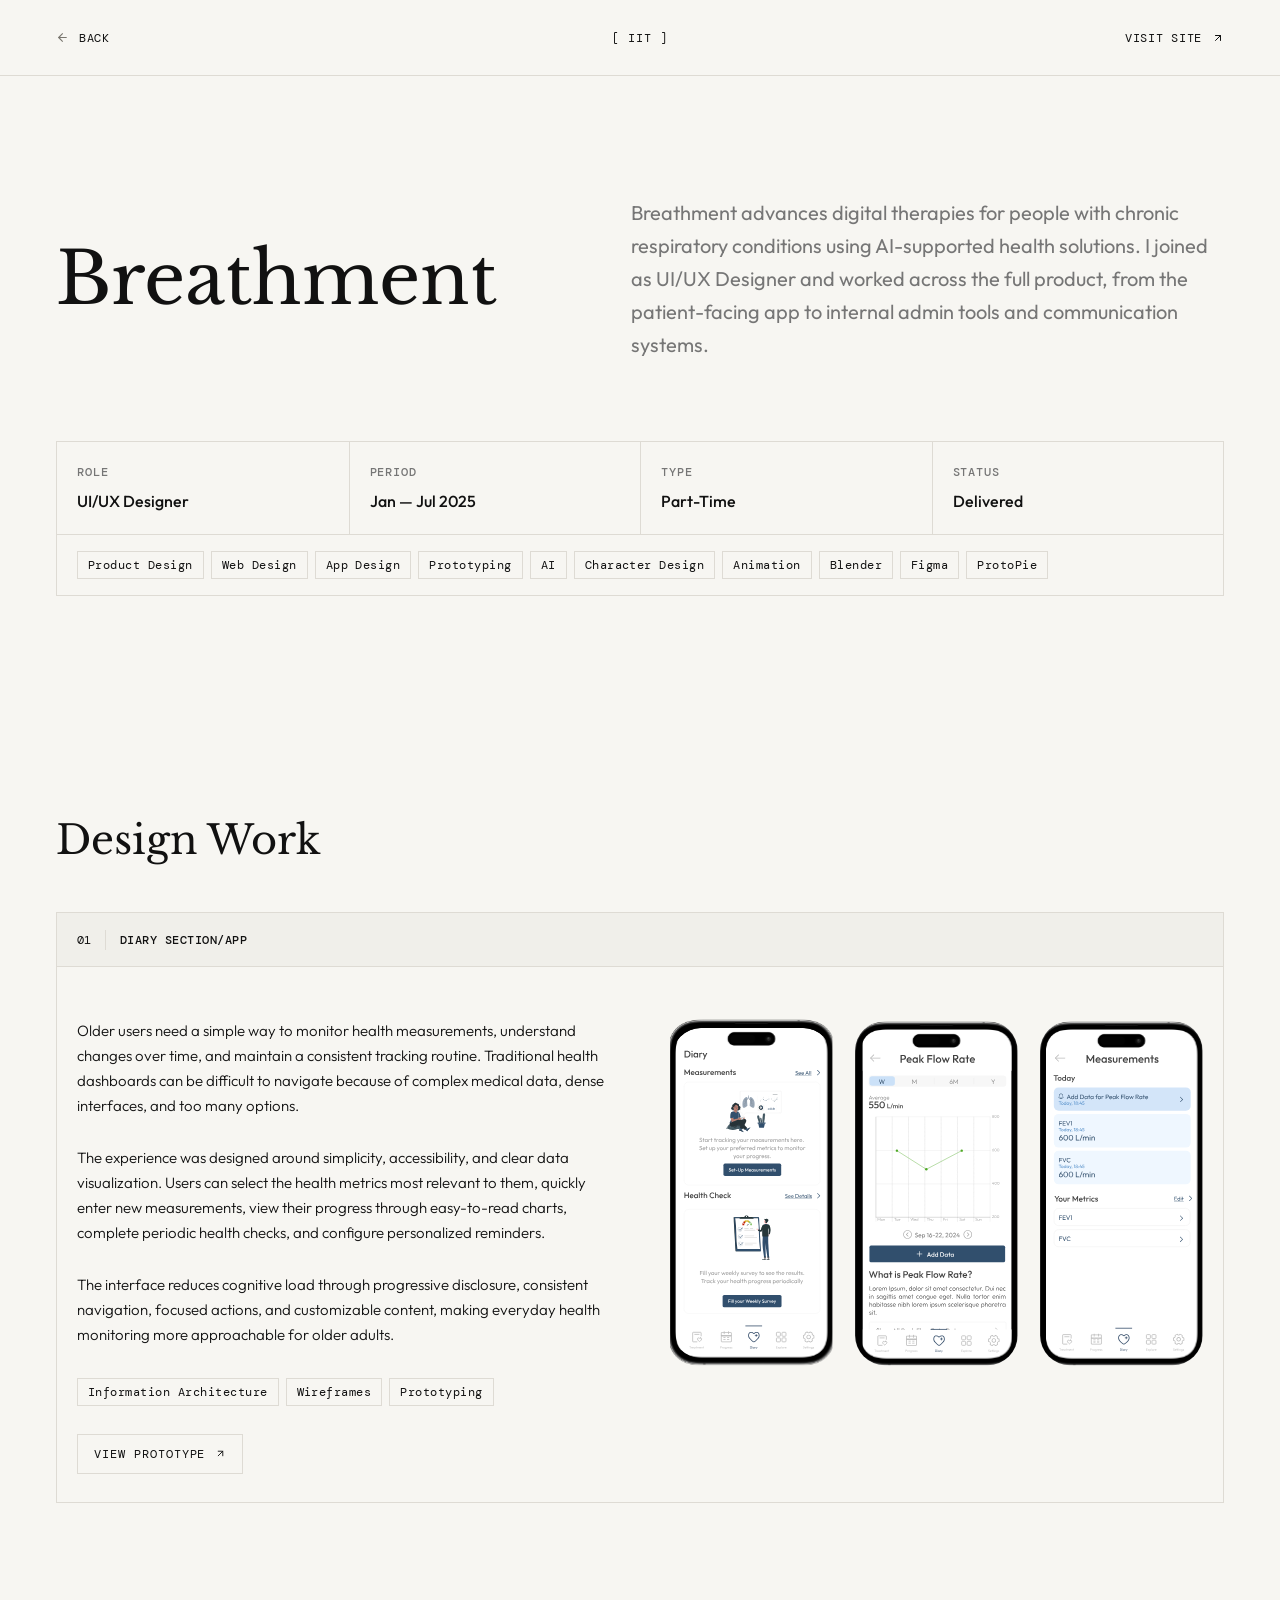
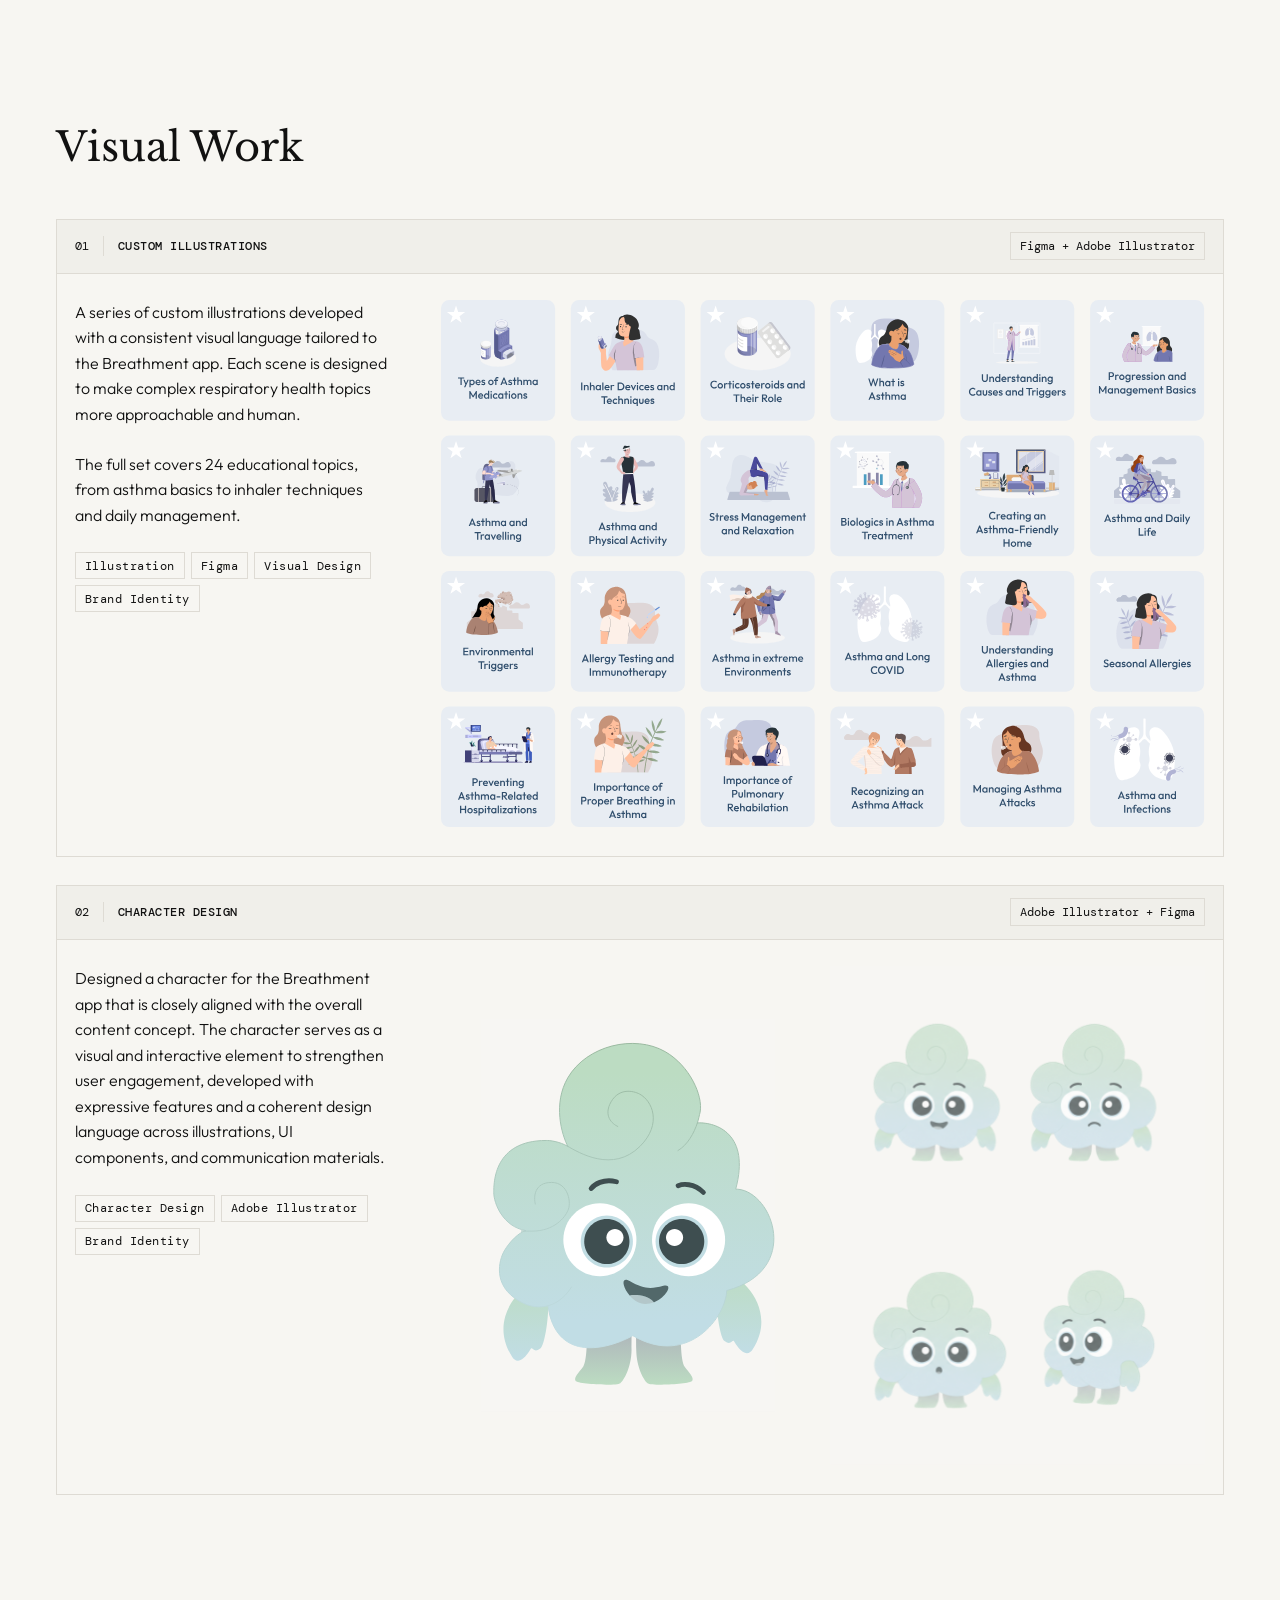
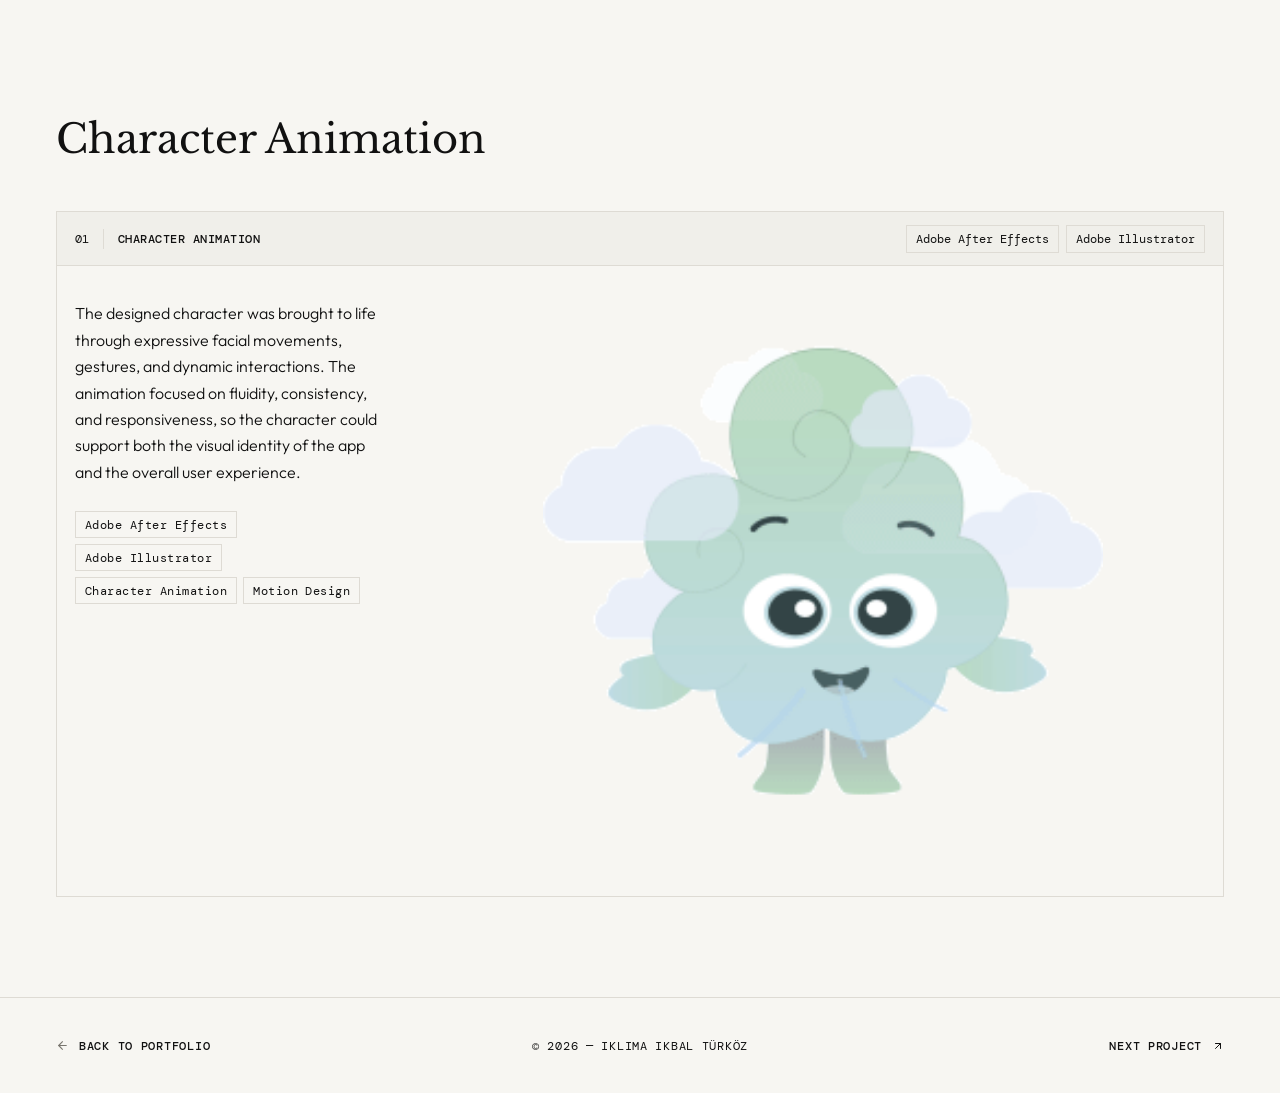
==== commit 6ff1ebd4: "edit breathment page" ====
--- a/breathment.html
+++ b/breathment.html
@@ -279,7 +279,7 @@
         <span class="design-work-divider"></span>
 
         <span class="design-work-name">
-          Project Title — Diary for App
+          Diary Section/App
         </span>
 
       </div>
--- a/css/responsive.css
+++ b/css/responsive.css
@@ -83,7 +83,39 @@
         max-width: 650px;
     }
 
-}
+
+
+  /* Serica Tablet: geniş desktop kolonlarını biraz daraltır */
+
+  .serica-page .project-intro {
+    column-gap: 50px;
+  }
+
+
+  .serica-work-content,
+  .serica-touchpoint-content {
+    column-gap: 36px;
+  }
+
+
+  .serica-touchpoint-content {
+    grid-template-columns:
+      minmax(280px, 0.9fr)
+      minmax(360px, 1.1fr);
+  }
+
+
+  .serica-brand-middle {
+    column-gap: 18px;
+  }
+
+
+  .serica-poster-grid {
+    gap: 18px;
+  }
+
+}
+
 
 
 /*
@@ -1463,10 +1495,8 @@
   gap: 7px;
 }
 
-}
-
-@media (max-width: 600px) {
-  .breathment-page .project-footer {
+
+.breathment-page .project-footer {
     width: 100%;
     min-height: auto;
     padding: 20px var(--page-padding);
@@ -1513,4 +1543,1249 @@
     width: 9px;
     height: 9px;
   }
-}
+
+/* Serica Mobile: project overview mobileda vertical düzene geçer */
+
+.serica-page .project-overview {
+  padding:
+    72px
+    var(--page-padding)
+    70px;
+}
+
+
+.serica-page .project-intro {
+  display: flex;
+
+  flex-direction: column;
+
+  width: 100%;
+
+  gap: 30px;
+
+  margin-bottom: 48px;
+}
+
+
+.serica-page .project-detail-title {
+  width: 100%;
+
+  font-size: 48px;
+
+  line-height: 1;
+}
+
+
+.serica-page .project-detail-description {
+  width: 100%;
+
+  max-width: none;
+
+  font-size: 15px;
+
+  line-height: 1.6;
+}
+
+
+
+/* Serica Project Info Mobile: 2x2 layout */
+
+.serica-page .project-info-grid {
+  grid-template-columns:
+    repeat(2, minmax(0, 1fr));
+}
+
+
+.serica-page .project-info-item {
+  min-height: 94px;
+
+  padding:
+    18px
+    14px;
+}
+
+
+.serica-page .project-info-item + .project-info-item {
+  border-left: none;
+}
+
+
+.serica-page .project-info-item:nth-child(even) {
+  border-left:
+    1px
+    solid
+    var(--color-border);
+}
+
+
+.serica-page .project-info-item:nth-child(n + 3) {
+  border-top:
+    1px
+    solid
+    var(--color-border);
+}
+
+
+
+/* Serica Tags Mobile */
+
+.serica-page .project-detail-tags {
+  padding:
+    16px
+    14px;
+
+  gap: 6px;
+}
+
+
+
+/* Serica Footer Mobile */
+
+.serica-page .project-footer {
+  width: 100%;
+
+  min-height: auto;
+
+  padding:
+    20px
+    var(--page-padding);
+
+  display: grid;
+
+  grid-template-columns:
+    1fr
+    1fr;
+
+  grid-template-rows:
+    auto
+    auto;
+
+  column-gap: 16px;
+  row-gap: 18px;
+
+  align-items: center;
+}
+
+
+.serica-page .project-footer-back {
+  grid-column: 1;
+  grid-row: 1;
+
+  justify-self: start;
+}
+
+
+.serica-page .project-footer-next {
+  grid-column: 2;
+  grid-row: 1;
+
+  justify-self: end;
+}
+
+
+.serica-page .project-footer-copyright {
+  grid-column:
+    1 / -1;
+
+  grid-row: 2;
+
+  justify-self: center;
+
+  margin: 0;
+
+  font-size: 7px;
+
+  text-align: center;
+
+  white-space: normal;
+}
+
+
+.serica-page .project-footer-link {
+  font-size: 7px;
+
+  gap: 6px;
+
+  white-space: nowrap;
+}
+
+
+.serica-page .project-footer-back-icon,
+.serica-page .project-footer-next-icon {
+  width: 9px;
+  height: 9px;
+}
+
+/* ==========================================================
+   SERICA PAGE — MOBILE
+========================================================== */
+
+
+/* Project Header */
+
+.serica-page .project-header {
+  min-height: 64px;
+  height: auto;
+
+  padding:
+    14px
+    var(--page-padding);
+}
+
+
+.serica-page .project-header-link {
+  font-size: 8px;
+
+  gap: 6px;
+}
+
+
+.serica-page .project-header-logo {
+  font-size: 10px;
+}
+
+
+.serica-page .project-back-icon {
+  width: 10px;
+  height: 10px;
+}
+
+
+
+/* ==========================================================
+   PROJECT OVERVIEW
+========================================================== */
+
+.serica-page .project-overview {
+  padding:
+    72px
+    var(--page-padding)
+    70px;
+}
+
+
+.serica-page .project-intro {
+  display: flex;
+
+  flex-direction: column;
+
+  width: 100%;
+
+  gap: 30px;
+
+  margin-bottom: 48px;
+}
+
+
+.serica-page .project-detail-title {
+  width: 100%;
+
+  font-size: 48px;
+
+  line-height: 1;
+}
+
+
+.serica-page .project-detail-description {
+  width: 100%;
+
+  max-width: none;
+
+  font-size: 15px;
+
+  line-height: 1.6;
+}
+
+
+
+/* Project Info: desktop 4 kolon → mobile 2x2 */
+
+.serica-page .project-info-grid {
+  grid-template-columns:
+    repeat(2, minmax(0, 1fr));
+}
+
+
+.serica-page .project-info-item {
+  min-height: 94px;
+
+  padding:
+    18px
+    14px;
+}
+
+
+.serica-page .project-info-item + .project-info-item {
+  border-left: none;
+}
+
+
+.serica-page .project-info-item:nth-child(even) {
+  border-left:
+    1px
+    solid
+    var(--color-border);
+}
+
+
+.serica-page .project-info-item:nth-child(n + 3) {
+  border-top:
+    1px
+    solid
+    var(--color-border);
+}
+
+
+.serica-page .project-info-label {
+  font-size: 9px;
+}
+
+
+.serica-page .project-info-value {
+  font-size: 14px;
+}
+
+
+.serica-page .project-detail-tags {
+  padding:
+    16px
+    14px;
+
+  gap: 6px;
+}
+
+
+
+/* ==========================================================
+   SHARED SERICA SECTION TITLES
+========================================================== */
+
+.serica-page .serica-design-section,
+.serica-page .serica-touchpoints-section,
+.serica-page .serica-flow-section,
+.serica-page .serica-branding-section {
+  padding:
+    80px
+    var(--page-padding);
+}
+
+
+.serica-page .serica-section-title {
+  margin-bottom: 36px;
+
+  font-size: 36px;
+
+  line-height: 1.2;
+}
+
+
+
+/* ==========================================================
+   DESIGN WORK — ABOUT SERICA
+========================================================== */
+
+.serica-page .serica-work-header {
+  min-height: auto;
+
+  padding:
+    15px
+    14px;
+}
+
+
+.serica-page .serica-work-content {
+  display: flex;
+
+  flex-direction: column;
+
+  width: 100%;
+
+  gap: 30px;
+
+  padding:
+    26px
+    14px;
+}
+
+
+.serica-page .serica-work-copy {
+  width: 100%;
+
+  max-width: none;
+}
+
+
+.serica-page .serica-work-copy p {
+  width: 100%;
+
+  font-size: 14px;
+
+  line-height: 1.6;
+}
+
+
+.serica-page .serica-work-tags {
+  gap: 6px;
+}
+
+
+
+/* Video */
+
+.serica-page .serica-video-frame {
+  width: 100%;
+
+  padding: 8px;
+
+  border-radius: 18px;
+}
+
+
+.serica-page .serica-video-wrapper {
+  width: 100%;
+
+  border-radius: 12px;
+}
+
+
+.serica-page .serica-about-video {
+  width: 100%;
+
+  height: auto;
+}
+
+
+.serica-page .serica-video-toggle {
+  width: 52px;
+  height: 52px;
+}
+
+
+
+/* ==========================================================
+   TOUCHPOINTS
+========================================================== */
+
+.serica-page .serica-touchpoint-card + .serica-touchpoint-card {
+  margin-top: 24px;
+}
+
+
+.serica-page .serica-touchpoint-header {
+  min-height: auto;
+
+  padding:
+    14px;
+
+  flex-wrap: wrap;
+
+  gap: 10px;
+}
+
+
+.serica-page .serica-touchpoint-header-left {
+  min-width: 0;
+}
+
+
+.serica-page .serica-touchpoint-tool {
+  font-size: 9px;
+}
+
+
+.serica-page .serica-touchpoint-content {
+  display: flex;
+
+  flex-direction: column;
+
+  width: 100%;
+
+  gap: 30px;
+
+  padding:
+    26px
+    14px;
+}
+
+
+.serica-page .serica-touchpoint-copy {
+  width: 100%;
+
+  max-width: none;
+}
+
+
+.serica-page .serica-touchpoint-copy p {
+  width: 100%;
+
+  font-size: 14px;
+
+  line-height: 1.6;
+}
+
+
+.serica-page .serica-touchpoint-tags {
+  margin-bottom: 18px;
+}
+
+
+
+/* Mockup container */
+
+.serica-page .serica-touchpoint-visual {
+  width: 100%;
+
+  min-height: 0;
+
+  padding:
+    16px
+    0;
+}
+
+
+
+/* App mockup mobile */
+
+.serica-page .serica-touchpoint-image--app {
+  width: auto;
+
+  max-width: 210px;
+
+  max-height: 430px;
+}
+
+
+
+/* Website mockup mobile */
+
+.serica-page .serica-touchpoint-image--website {
+  width: 100%;
+
+  max-width: 100%;
+
+  max-height: none;
+}
+
+
+
+/* ==========================================================
+   UI FLOW DIAGRAMS
+========================================================== */
+
+.serica-page .serica-flow-card + .serica-flow-card {
+  margin-top: 24px;
+}
+
+
+.serica-page .serica-flow-header {
+  min-height: auto;
+
+  padding:
+    14px;
+
+  flex-wrap: wrap;
+
+  gap: 10px;
+}
+
+
+.serica-page .serica-flow-tool {
+  font-size: 9px;
+}
+
+
+.serica-page .serica-flow-visual {
+  width: 100%;
+
+  padding:
+    16px
+    10px;
+}
+
+
+.serica-page .serica-flow-image {
+  width: 100%;
+
+  max-width: none;
+
+  height: auto;
+}
+
+
+
+/* ==========================================================
+   BRAND IDENTITY
+========================================================== */
+
+.serica-page .serica-brand-card + .serica-brand-card {
+  margin-top: 24px;
+}
+
+
+.serica-page .serica-brand-header {
+  min-height: auto;
+
+  padding:
+    14px;
+
+  flex-wrap: wrap;
+
+  align-items: flex-start;
+
+  gap: 10px;
+}
+
+
+.serica-page .serica-brand-header-left {
+  min-width: 0;
+}
+
+
+.serica-page .serica-brand-tools {
+  width: 100%;
+
+  justify-content: flex-start;
+
+  gap: 6px;
+}
+
+
+.serica-page .serica-brand-tool {
+  font-size: 9px;
+
+  white-space: normal;
+}
+
+
+.serica-page .serica-brand-content {
+  padding:
+    24px
+    14px;
+}
+
+
+
+/* Palette */
+
+.serica-page .serica-brand-palette-block {
+  margin-bottom: 34px;
+}
+
+
+.serica-page .serica-brand-palette-image {
+  width: 100%;
+
+  max-width: none;
+}
+
+
+
+/* Typography + Marks:
+   desktopta yan yana, mobileda alt alta */
+
+.serica-page .serica-brand-middle {
+  display: flex;
+
+  flex-direction: column;
+
+  width: 100%;
+
+  gap: 34px;
+}
+
+
+.serica-page .serica-brand-typography-image,
+.serica-page .serica-brand-marks-image {
+  width: 100%;
+
+  max-width: none;
+}
+
+
+
+/* ==========================================================
+   POSTER DESIGN
+========================================================== */
+
+.serica-page .serica-poster-grid {
+  padding:
+    16px
+    14px;
+
+  display: flex;
+
+  flex-direction: column;
+
+  width: 100%;
+
+  gap: 18px;
+}
+
+
+.serica-page .serica-poster-visual {
+  width: 100%;
+
+  height: auto;
+}
+
+
+.serica-page .serica-poster-image {
+  width: 100%;
+
+  height: auto;
+
+  object-fit: contain;
+}
+
+
+
+/* ==========================================================
+   PROJECT FOOTER
+========================================================== */
+
+.serica-page .project-footer {
+  width: 100%;
+
+  min-height: auto;
+
+  padding:
+    20px
+    var(--page-padding);
+
+  display: grid;
+
+  grid-template-columns:
+    1fr
+    1fr;
+
+  grid-template-rows:
+    auto
+    auto;
+
+  column-gap: 16px;
+  row-gap: 18px;
+
+  align-items: center;
+}
+
+
+.serica-page .project-footer-back {
+  grid-column: 1;
+  grid-row: 1;
+
+  justify-self: start;
+}
+
+
+.serica-page .project-footer-next {
+  grid-column: 2;
+  grid-row: 1;
+
+  justify-self: end;
+}
+
+
+.serica-page .project-footer-copyright {
+  grid-column:
+    1 / -1;
+
+  grid-row: 2;
+
+  justify-self: center;
+
+  margin: 0;
+
+  font-size: 7px;
+
+  text-align: center;
+
+  white-space: normal;
+}
+
+
+.serica-page .project-footer-link {
+  font-size: 7px;
+
+  gap: 6px;
+
+  white-space: nowrap;
+}
+
+
+.serica-page .project-footer-back-icon,
+.serica-page .project-footer-next-icon {
+  width: 9px;
+  height: 9px;
+}
+
+
+/* ==========================================================
+   CITY DIALOGUE PAGE — MOBILE
+========================================================== */
+
+
+/* Project Header */
+
+.city-dialogue-page .project-header {
+  min-height: 64px;
+  height: auto;
+
+  padding:
+    14px
+    var(--page-padding);
+}
+
+
+.city-dialogue-page .project-header-link {
+  font-size: 8px;
+
+  gap: 6px;
+}
+
+
+.city-dialogue-page .project-header-logo {
+  font-size: 10px;
+}
+
+
+.city-dialogue-page .project-back-icon {
+  width: 10px;
+  height: 10px;
+}
+
+
+
+/* ==========================================================
+   PROJECT OVERVIEW
+========================================================== */
+
+.city-dialogue-page .project-overview {
+  padding:
+    72px
+    var(--page-padding)
+    70px;
+}
+
+
+.city-dialogue-page .project-intro {
+  display: flex;
+
+  flex-direction: column;
+
+  width: 100%;
+
+  gap: 30px;
+
+  margin-bottom: 48px;
+}
+
+
+.city-dialogue-page .project-detail-title {
+  width: 100%;
+
+  font-size: 44px;
+
+  line-height: 1;
+}
+
+
+.city-dialogue-page .project-detail-description {
+  width: 100%;
+
+  max-width: none;
+
+  font-size: 15px;
+
+  line-height: 1.6;
+}
+
+
+
+/* Project Info: 4 columns → 2x2 grid */
+
+.city-dialogue-page .project-info-grid {
+  grid-template-columns:
+    repeat(2, minmax(0, 1fr));
+}
+
+
+.city-dialogue-page .project-info-item {
+  min-height: 94px;
+
+  padding:
+    18px
+    14px;
+}
+
+
+.city-dialogue-page .project-info-item + .project-info-item {
+  border-left: none;
+}
+
+
+.city-dialogue-page .project-info-item:nth-child(even) {
+  border-left:
+    1px
+    solid
+    var(--color-border);
+}
+
+
+.city-dialogue-page .project-info-item:nth-child(n + 3) {
+  border-top:
+    1px
+    solid
+    var(--color-border);
+}
+
+
+.city-dialogue-page .project-info-label {
+  font-size: 9px;
+}
+
+
+.city-dialogue-page .project-info-value {
+  font-size: 14px;
+}
+
+
+.city-dialogue-page .project-detail-tags {
+  padding:
+    16px
+    14px;
+
+  gap: 6px;
+}
+
+
+
+/* ==========================================================
+   SHARED CITY DIALOGUE SECTIONS
+========================================================== */
+
+.city-dialogue-page .city-dialogue-design-section,
+.city-dialogue-page .city-dialogue-touchpoints-section,
+.city-dialogue-page .city-dialogue-ia-section {
+  padding:
+    80px
+    var(--page-padding);
+}
+
+
+.city-dialogue-page .city-dialogue-section-title {
+  margin-bottom: 36px;
+
+  font-size: 36px;
+
+  line-height: 1.2;
+}
+
+
+
+/* ==========================================================
+   DESIGN WORK / ABOUT CITYDIALOGUE
+========================================================== */
+
+.city-dialogue-page .city-dialogue-work-header {
+  min-height: auto;
+
+  padding:
+    15px
+    14px;
+}
+
+
+.city-dialogue-page .city-dialogue-work-content {
+  display: flex;
+
+  flex-direction: column;
+
+  width: 100%;
+
+  gap: 30px;
+
+  padding:
+    26px
+    14px;
+}
+
+
+.city-dialogue-page .city-dialogue-work-copy {
+  width: 100%;
+
+  max-width: none;
+}
+
+
+.city-dialogue-page .city-dialogue-work-copy p {
+  width: 100%;
+
+  font-size: 14px;
+
+  line-height: 1.6;
+}
+
+
+.city-dialogue-page .city-dialogue-work-tags {
+  gap: 6px;
+}
+
+
+
+/* ==========================================================
+   VIDEO
+========================================================== */
+
+.city-dialogue-page .city-dialogue-video-frame {
+  width: 100%;
+
+  padding: 8px;
+
+  border-radius: 18px;
+}
+
+
+.city-dialogue-page .city-dialogue-video-wrapper {
+  width: 100%;
+
+  border-radius: 12px;
+}
+
+
+.city-dialogue-page .city-dialogue-about-video {
+  width: 100%;
+
+  height: auto;
+}
+
+
+.city-dialogue-page .city-dialogue-video-toggle {
+  width: 52px;
+  height: 52px;
+}
+
+
+
+/* ==========================================================
+   TOUCHPOINTS
+========================================================== */
+
+.city-dialogue-page .city-dialogue-touchpoint-header {
+  min-height: auto;
+
+  padding:
+    14px;
+
+  flex-wrap: wrap;
+
+  gap: 10px;
+}
+
+
+.city-dialogue-page .city-dialogue-touchpoint-header-left {
+  min-width: 0;
+}
+
+
+.city-dialogue-page .city-dialogue-touchpoint-tool {
+  font-size: 9px;
+}
+
+
+.city-dialogue-page .city-dialogue-touchpoint-content {
+  display: flex;
+
+  flex-direction: column;
+
+  width: 100%;
+
+  gap: 30px;
+
+  padding:
+    26px
+    14px;
+}
+
+
+.city-dialogue-page .city-dialogue-touchpoint-copy {
+  width: 100%;
+
+  max-width: none;
+}
+
+
+.city-dialogue-page .city-dialogue-touchpoint-copy p {
+  width: 100%;
+
+  font-size: 14px;
+
+  line-height: 1.6;
+}
+
+
+.city-dialogue-page .city-dialogue-touchpoint-tags {
+  margin-bottom: 18px;
+}
+
+
+.city-dialogue-page .city-dialogue-touchpoint-visual {
+  width: 100%;
+
+  padding-top: 6px;
+
+  display: flex;
+
+  justify-content: center;
+}
+
+
+.city-dialogue-page .city-dialogue-touchpoint-image {
+  display: block;
+
+  width: 100%;
+
+  max-width: 100%;
+
+  height: auto;
+
+  object-fit: contain;
+}
+
+
+
+/* ==========================================================
+   INFORMATION ARCHITECTURE
+========================================================== */
+
+.city-dialogue-page .city-dialogue-ia-header {
+  min-height: auto;
+
+  padding:
+    14px;
+
+  flex-wrap: wrap;
+
+  gap: 10px;
+}
+
+
+.city-dialogue-page .city-dialogue-ia-header-left {
+  min-width: 0;
+}
+
+
+.city-dialogue-page .city-dialogue-ia-name {
+  line-height: 1.4;
+}
+
+
+.city-dialogue-page .city-dialogue-ia-tool {
+  font-size: 9px;
+}
+
+
+.city-dialogue-page .city-dialogue-ia-body {
+  width: 100%;
+
+  padding:
+    16px
+    10px;
+}
+
+
+.city-dialogue-page .city-dialogue-ia-image {
+  display: block;
+
+  width: 100%;
+
+  max-width: none;
+
+  height: auto;
+
+  object-fit: contain;
+}
+
+
+
+/* ==========================================================
+   PROJECT FOOTER
+========================================================== */
+
+.city-dialogue-page .project-footer {
+  width: 100%;
+
+  min-height: auto;
+
+  padding:
+    20px
+    var(--page-padding);
+
+  display: grid;
+
+  grid-template-columns:
+    1fr
+    1fr;
+
+  grid-template-rows:
+    auto
+    auto;
+
+  column-gap: 16px;
+  row-gap: 18px;
+
+  align-items: center;
+}
+
+
+.city-dialogue-page .project-footer-back {
+  grid-column: 1;
+  grid-row: 1;
+
+  justify-self: start;
+}
+
+
+.city-dialogue-page .project-footer-next {
+  grid-column: 2;
+  grid-row: 1;
+
+  justify-self: end;
+}
+
+
+.city-dialogue-page .project-footer-copyright {
+  grid-column:
+    1 / -1;
+
+  grid-row: 2;
+
+  justify-self: center;
+
+  margin: 0;
+
+  font-size: 7px;
+
+  text-align: center;
+
+  white-space: normal;
+}
+
+
+.city-dialogue-page .project-footer-link {
+  font-size: 7px;
+
+  gap: 6px;
+
+  white-space: nowrap;
+}
+
+
+.city-dialogue-page .project-footer-back-icon,
+.city-dialogue-page .project-footer-next-icon {
+  width: 9px;
+  height: 9px;
+}
+
+}
+
+
